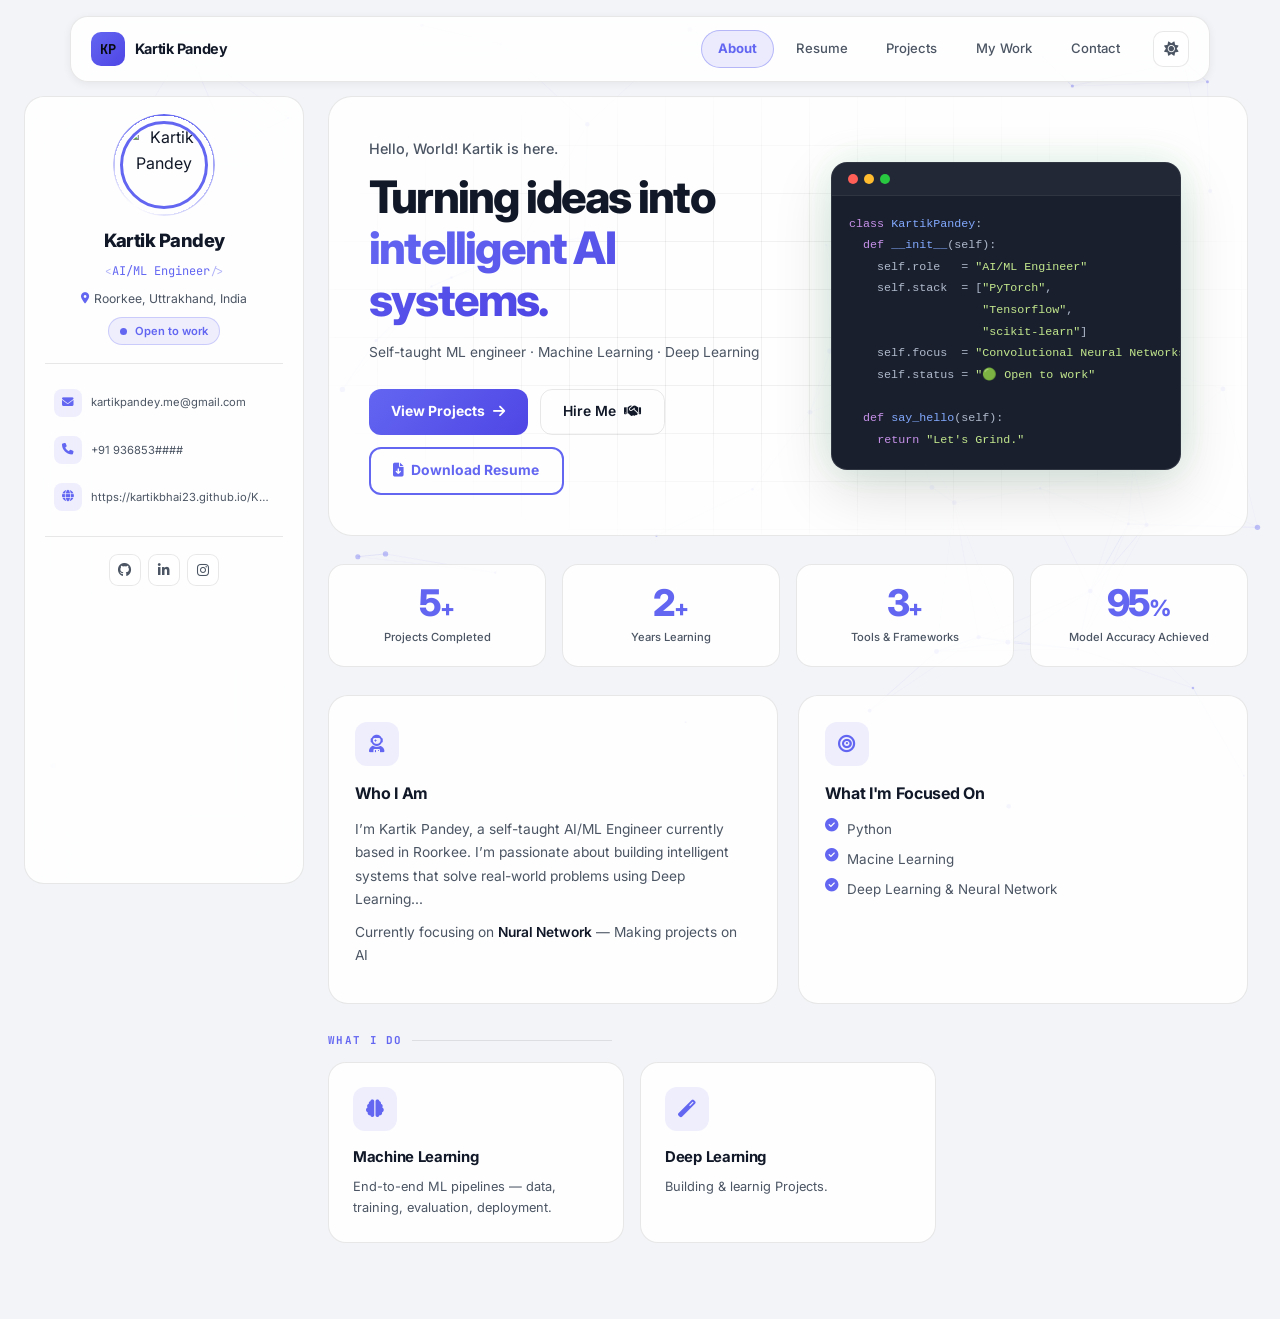
==== index.html @ bc9b96e1 "Add files via upload" ====
<!DOCTYPE html>
<html lang="en" data-theme="dark">
<head>
<meta charset="UTF-8">
  <meta name="viewport" content="width=device-width, initial-scale=1.0">

  <!-- ══ Primary SEO ══ -->
  <title>Kartik Pandey — AI Researcher & ML Engineer | Portfolio</title>
  <meta name="description"
    content="Kartik Pandey is an AI Researcher and ML Engineer from India specialising in deep learning, generative AI, agentic frameworks, reinforcement learning, and transformer models. B.Tech CSE (AI & ML) @ University, Roorkee. Open to research collaborations and work opportunities.">
  <meta name="keywords"
    content="Kartik Pandey, Kartik Pandey, Kartik Pandey, kartikbhai23, AI researcher, ML engineer, machine learning engineer, deep learning engineer, artificial intelligence researcher, agentic AI, generative AI, LLM, LangChain, LangGraph, PyTorch, TensorFlow, reinforcement learning, transformer, GPT, computer vision, India AI researcher, Roorkee AI, University AI, kartikbhai23, raj neelam gaurav portfolio, kartik pandey AI, raj neelam ML researcher">
  <meta name="author" content="Kartik Pandey">
  <meta name="robots" content="index, follow, max-snippet:-1, max-image-preview:large, max-video-preview:-1">
  <link rel="canonical" href="https://kartikbhai23.github.io/Kartik-Pandey/">
  <meta name="theme-color" content="#080c10">
  <meta name="google-site-verification" content="googlec9a2d2cc612e792c">

  <!-- ══ Open Graph (Facebook / LinkedIn rich preview) ══ -->
  <meta property="og:type" content="profile">
  <meta property="og:title" content="Kartik Pandey — AI Researcher & ML Engineer">
  <meta property="og:description"
    content="Portfolio of Kartik Pandey — AI Researcher, ML Engineer, and deep learning enthusiast building generative AI, agentic systems, and transformer models.">
  <meta property="og:url" content="https://kartikbhai23.github.io/Kartik-Pandey/">
  <meta property="og:site_name" content="Kartik Pandey | AI Researcher">
  <meta property="og:image" content="https://github.com/kartikbhai23.png">
  <meta property="og:image:width" content="400">
  <meta property="og:image:height" content="400">
  <meta property="og:locale" content="en_IN">
  <meta property="profile:first_name" content="Kartik">
  <meta property="profile:last_name" content="Pandey">
  <meta property="profile:username" content="kartikbhai23">

  <!-- ══ Twitter / X Card ══ -->
  <meta name="twitter:card" content="summary_large_image">
  <meta name="twitter:title" content="Kartik Pandey — AI Researcher & ML Engineer">
  <meta name="twitter:description"
    content="Portfolio of Kartik Pandey — AI Researcher, generative AI and agentic systems builder. Check out my projects and research.">
  <meta name="twitter:image" content="https://github.com/kartikbhai23.png">
  <meta name="twitter:site" content="@kartikbhai23">
  <meta name="twitter:creator" content="@kartikbhai23">

  <!-- ══ JSON-LD Structured Data — Person schema ══ -->
  <script type="application/ld+json">
  {
    "@context": "https://schema.org",
    "@type": "Person",
    "name": "Kartik Pandey",
    "alternateName": ["Kartik Pandey", "Kartik Pandey", "kartikbhai23", "kartikbhai23"],
    "url": "https://kartikbhai23.github.io/Kartik-Pandey/",
    "image": "https://github.com/kartikbhai23.png",
    "sameAs": [
      "https://github.com/kartikbhai23",
      "https://www.linkedin.com/in/kartikbhai23-80666920b/",
      "https://twitter.com/kartikbhai23",
      "INSTAGRAM"
    ],
    "jobTitle": "AI & ML Engineer",
    "description": "Kartik Pandey is an AI Engineer.",
    "telephone": "+919368535###",
    "address": {
      "@type": "PostalAddress",
      "addressLocality": "Roorkee",
      "addressRegion": "Uttarakhand",
      "addressCountry": "IN"
    },
    "alumniOf": {
      "@type": "CollegeOrUniversity",
      "name": "University, Roorkee"
    },
    "knowsAbout": [
      "Artificial Intelligence",
      "Machine Learning",
      "Deep Learning"
    ],
    "hasOccupation": {
      "@type": "Occupation",
      "name": "AI Student",
      "occupationLocation": {
        "@type": "Country",
        "name": "India"
      }
    }
  }
  </script>

  <!-- ══ WebSite schema for Sitelinks Search Box ══ -->
  <script type="application/ld+json">
  {
    "@context": "https://schema.org",
    "@type": "WebSite",
    "name": "Kartik Pandey | AI Enginner Portfolio",
    "url": "https://kartikbhai23.github.io/Kartik-Pandey/",
    "author": {
      "@type": "Person",
      "name": "Kartik Pandey"
    },
    "description": "Official portfolio of Kartik Pandey —  ML Engineer."
  }
  </script>

  <link rel="preconnect" href="https://fonts.googleapis.com">
  <link rel="preconnect" href="https://fonts.gstatic.com" crossorigin>
  <link
    href="https://fonts.googleapis.com/css2?family=Inter:wght@300;400;500;600;700;800&family=JetBrains+Mono:wght@400;600&display=swap"
    rel="stylesheet">
  <link rel="stylesheet" href="https://cdnjs.cloudflare.com/ajax/libs/font-awesome/6.5.1/css/all.min.css"
    crossorigin="anonymous" referrerpolicy="no-referrer">
  <link rel="icon" href="https://github.com/kartikbhai23.png" type="image/png">
  <link rel="stylesheet" href="./assets/style.css">

  <!-- Config must load before script.js -->
  
    
  <script src="./assets/config.js"></script>
</head>
<body>

  <!-- Custom cursor dots -->
  <div class="cursor-dot" id="cursorDot"></div>
  <div class="cursor-ring" id="cursorRing"></div>

  <!-- Canvas background -->
  <canvas id="bgCanvas" aria-hidden="true"></canvas>

<header class="topnav" id="topnav" role="banner">
    <div class="topnav-inner">
      <!-- Logo -->
      <a class="topnav-logo" href="#" onclick="switchSection('about');return false;">
        <img id="logoAvatar" src="https://github.com/kartikbhai23.png" alt="Kartik" class="logo-avatar"
          onerror="this.style.display='none'; this.nextElementSibling.style.display='flex';">
        <span class="logo-initials-fb" style="display:none">KP</span>
        <span class="logo-name">Kartik Pandey</span>
      </a>

      <!-- Desktop nav pills (hidden on mobile) -->
      <nav class="topnav-pills" id="topnavPills" role="navigation" aria-label="Page sections"></nav>

      <!-- Mobile-only three-pill nav — SIBLING of logo and controls, fills centre -->
      <div class="mobile-two-pills" id="mobileTwoPills" role="navigation" aria-label="Mobile navigation">
        <button class="m2-pill active" id="m2About" onclick="switchMobileView('about')">About</button>
        <button class="m2-pill" id="m2Projects" onclick="switchMobileView('projects')">Projects</button>
        <button class="m2-pill" id="m2Contact" onclick="switchMobileView('contact')">Contact</button>
      </div>

      <!-- Controls (theme toggle only) -->
      <div class="topnav-controls">
        <button class="icon-btn" id="themeToggle" aria-label="Toggle theme" title="Switch light / dark">
          <i class="fas fa-moon" id="themeIcon"></i>
        </button>
      </div>
    </div>
  </header>

<div class="page-layout">
<aside class="sidebar" id="sidebar">

      <div class="profile-wrap">
        <div class="avatar-glow">
          <a href="https://github.com/kartikbhai23" target="_blank" rel="noopener" class="avatar-link">
            <img id="avatarImg" src="https://github.com/kartikbhai23.png" alt="Kartik Pandey" class="avatar-img" width="96"
              height="96">
            <div class="avatar-ring"></div>
          </a>
        </div>
        <h1 class="profile-name" id="profileName">Kartik Pandey</h1>
        <div class="profile-role">
          <span class="role-prefix">&lt;</span><span id="typedRole"></span><span class="role-suffix">/&gt;</span>
        </div>
        <div class="profile-location" id="profileLocation">
          <i class="fas fa-map-marker-alt"></i> Roorkee, India
        </div>
        <div class="status-pill">
          <span class="status-dot"></span> Open to work
        </div>
      </div>

      <!-- Divider -->
      <div class="sidebar-divider"></div>

      <!-- Contact rows -->
      <nav class="contact-nav" id="contactNav" aria-label="Contact info"></nav>

      <!-- Divider -->
      <div class="sidebar-divider"></div>

      <!-- Socials -->
      <div class="socials-row" id="socialsRow"></div>

    </aside>
<main class="main-content" id="mainContent">
<section class="section active" id="about">

        <!-- Hero -->
        <div class="hero-banner" id="heroBanner">
          <div class="hero-grid-lines" aria-hidden="true"></div>
          <div class="hero-text">
            <p class="hero-greeting">Hello, World! Kartik is here.</p>
            <h2 class="hero-title">
              Turning ideas into <span class="gradient-text">intelligent AI systems.</span>
            </h2>
            <p class="hero-sub">Self-taught ML engineer · Machine Learning · Deep Learning</p>
            <div class="hero-cta">
              <button class="btn-primary" onclick="switchSection('projects')">View Projects <i
                  class="fas fa-arrow-right"></i></button>
              <button class="btn-outline" onclick="switchSection('contact')">Hire Me <i
                  class="fas fa-handshake"></i></button>
              <a class="btn-resume" href="./assets/Kartik_Pandey.pdf" download="" id="heroDownloadResume">
                <i class="fas fa-file-arrow-down"></i> Download Resume
              </a>
            </div>
          </div>
          <div class="hero-visual">
            <div class="hero-card-float tilt-target" id="heroCard">
              <div class="code-window">
                <div class="code-dots"><span></span><span></span><span></span></div>
                <pre class="code-body"><code><span class="ct">class</span> <span class="cn">KartikPandey</span>:
  <span class="ct">def</span> <span class="cn">__init__</span>(self):
    self.role   = <span class="cs">"AI/ML Engineer"</span>
    self.stack  = [<span class="cs">"PyTorch"</span>,
                   <span class="cs">"Tensorflow"</span>,
                   <span class="cs">"scikit-learn"</span>]
    self.focus  = <span class="cs">"Convolutional Neural Networks"</span>
    self.status = <span class="cs">"🟢 Open to work"</span>

  <span class="ct">def</span> <span class="cn">say_hello</span>(self):
    <span class="ct">return</span> <span class="cs">"Let's Grind."</span></code></pre>
              </div>
            </div>
          </div>
        </div><!-- /hero -->

        <!-- Stats -->
        <div class="stats-row" id="statsRow"></div>

        <!-- About text + focus -->
        <div class="two-col-grid">
          <div class="glass-card reveal">
            <div class="card-header-icon"><i class="fas fa-user-astronaut"></i></div>
            <h3>Who I Am</h3>
            <p>I’m Kartik Pandey, a self-taught AI/ML Engineer  currently based in Roorkee. I’m passionate about building intelligent systems that solve real-world problems using Deep Learning...</p>
            <p>Currently focusing  on <strong>Nural Network</strong> — Making projects on AI</p>
          </div>
          <div class="glass-card reveal">
            <div class="card-header-icon"><i class="fas fa-bullseye"></i></div>
            <h3>What I'm Focused On</h3>
            <ul class="check-list">
              <li><i class="fas fa-check-circle"></i> Python</li>
              <li><i class="fas fa-check-circle"></i> Macine Learning</li>
              <li><i class="fas fa-check-circle"></i> Deep Learning &amp; Neural Network</li>
              

            </ul>
          </div>
        </div>

        <!-- Services -->
        <div class="section-label">What I Do</div>
        <div class="services-grid" id="servicesGrid"></div>

      </section>
<section class="section" id="resume">
        <div class="section-label">Resume</div>

        <!-- Download Resume Banner -->
        <div class="resume-download-banner glass-card reveal">
          <div class="resume-download-info">
            <i class="fas fa-file-pdf resume-pdf-icon"></i>
            <div>
              <strong>Kartik Pandey — Resume</strong>
              <span>AI Researcher &amp; ML Engineer · PDF</span>
            </div>
          </div>
          <a class="btn-resume" href="./assets/Kartik_Pandey.pdf" download="Kartik_Pandey.pdf" id="resumeDownloadBtn">
            <i class="fas fa-file-arrow-down"></i> Download Resume
          </a>
        </div>

        <div class="resume-grid">
          <div class="glass-card reveal">
            <h3 class="resume-col-title"><i class="fas fa-graduation-cap"></i> Education</h3>
            <ol class="timeline" id="educationList"></ol>
          </div>
          <div class="glass-card reveal">
            <h3 class="resume-col-title"><i class="fas fa-briefcase"></i> Experience</h3>
            <ol class="timeline" id="experienceList"></ol>
          </div>
        </div>

        <div class="glass-card reveal" style="margin-top:1.5rem;">
          <h3 class="resume-col-title"><i class="fas fa-layer-group"></i> Skills</h3>
          <div class="skills-grid" id="skillsGrid"></div>
        </div>

        <div class="glass-card reveal" style="margin-top:1.5rem;">
          <h3 class="resume-col-title"><i class="fas fa-cubes"></i> Full Tech Stack</h3>
          <div class="tech-groups" id="techStackGroups"></div>
        </div>
      </section>
<section class="section" id="projects">
        <!-- Mobile toggle: Projects ↿ Repos (only visible on mobile) -->
        <div class="mobile-proj-tabs" id="mobileProjTabs">
          <button class="mpt-btn active" id="mptProjects" onclick="switchMobileProj('projects')">
            <i class="fas fa-folder-open"></i> Projects
          </button>
          <button class="mpt-btn" id="mptRepos" onclick="switchMobileProj('repos')">
            <i class="fab fa-github"></i> Repositories
          </button>
        </div>

        <!-- Projects sub-view -->
        <div id="projView">
          <div class="section-label">Projects</div>
          <div class="filter-bar" id="projectFilterBar" role="group" aria-label="Filter projects"></div>
          <div class="projects-grid" id="myProjectsGrid"></div>
        </div>

        <!-- Repos sub-view (mobile Projects toggle: Repos) -->
        <div id="reposMobileView" style="display:none">
          <div class="section-label">Repositories</div>
          <div class="repos-grid" id="reposGridMobile"></div>
        </div>
      </section>
<section class="section" id="mywork">
        <div class="section-label">My Work</div>
        <div class="repos-grid" id="reposGrid"></div>
      </section>
<section class="section" id="contact">
        <div class="section-label">Contact</div>
        <div class="contact-layout">
          <div class="glass-card reveal">
            <h3 class="resume-col-title"><i class="fas fa-paper-plane"></i> Send a Message</h3>
            <form class="contact-form" id="contactForm" novalidate>
              <div class="form-row">
                <div class="form-group">
                  <label for="cName">Full Name</label>
                  <input type="text" id="cName" name="name" placeholder="Your name" autocomplete="name" required>
                </div>
                <div class="form-group">
                  <label for="cEmail">Email</label>
                  <input type="email" id="cEmail" name="email" placeholder="you@email.com" autocomplete="email"
                    required>
                </div>
              </div>
              <div class="form-group">
                <label for="cMessage">Message</label>
                <textarea id="cMessage" name="message" rows="5" placeholder="Tell me what you're building…"
                  required></textarea>
              </div>
              <button type="submit" class="btn-primary" id="submitBtn">
                <i class="fas fa-paper-plane"></i> Send Message
              </button>
            </form>
          </div>
          <div class="contact-right">
            <div class="glass-card reveal" id="contactInfoCard"></div>
            <div class="map-wrap reveal">
              <iframe id="mapFrame" title="Location map" allowfullscreen loading="lazy"
                referrerpolicy="no-referrer-when-downgrade"></iframe>
            </div>
          </div>
        </div>
      </section>
</main>
</div>

<script src="./assets/script.js"></script>
</body>
</html>
---- assets/style.css ----
/* ══════════════════════════════════════════════════════
   PREMIUM PORTFOLIO — style.css  v3
   Dark / Light theme · Top floating nav · Tilt · Cursor
   ══════════════════════════════════════════════════════ */

/* ── Reset ── */
*,
*::before,
*::after {
  margin: 0;
  padding: 0;
  box-sizing: border-box;
}

img,
video {
  display: block;
  max-width: 100%;
}

button {
  font: inherit;
  cursor: pointer;
  border: none;
  background: none;
}

a {
  text-decoration: none;
  color: inherit;
}

ol,
ul {
  list-style: none;
}

textarea {
  font: inherit;
}

/* ════════════════════════════════════════════════
   DESIGN TOKENS
   ════════════════════════════════════════════════ */
:root,
[data-theme="dark"] {
  /* backgrounds */
  --bg: #070b0f;
  --bg-2: #0d1117;
  --bg-3: #141b23;
  /* glass */
  --glass: rgba(255, 255, 255, 0.045);
  --glass-h: rgba(255, 255, 255, 0.075);
  --glass-b: rgba(255, 255, 255, 0.09);
  /* accent: bright green */
  --accent: #00e87a;
  --accent-2: #00b85e;
  --accent-glow: rgba(0, 232, 122, 0.28);
  /* text */
  --text-1: #e8edf4;
  --text-2: #7d8fa3;
  --text-3: #3a4556;
  /* borders */
  --border: rgba(255, 255, 255, 0.08);
  --border-h: rgba(0, 232, 122, 0.35);
  /* shadows & glow */
  --shadow-sm: 0 2px 8px rgba(0, 0, 0, .3);
  --shadow-md: 0 8px 30px rgba(0, 0, 0, .45);
  --shadow-lg: 0 20px 60px rgba(0, 0, 0, .55);
  --glow: 0 0 36px rgba(0, 232, 122, 0.25);
  /* gradient */
  --grad: linear-gradient(135deg, #00e87a, #00b85e);
  --grad-h: linear-gradient(135deg, #00ffaa, #00e87a);
  --card-bg: rgba(13, 17, 23, 0.72);
  /* layout */
  --sidebar-w: 280px;
  --topnav-h: 64px;
  /* animation */
  --tr: .25s cubic-bezier(.4, 0, .2, 1);
  --tr-b: .4s cubic-bezier(.34, 1.56, .64, 1);
}

[data-theme="light"] {
  --bg: #f3f4f8;
  /* soft grey-blue instead of white */
  --bg-2: #ffffff;
  --bg-3: #e8ebf0;
  --glass: rgba(255, 255, 255, 0.72);
  --glass-h: rgba(255, 255, 255, 0.9);
  --glass-b: rgba(0, 0, 0, 0.06);
  /* accent: rich indigo/violet instead of green — looks great on light */
  --accent: #6366f1;
  --accent-2: #4f46e5;
  --accent-glow: rgba(99, 102, 241, 0.25);
  --text-1: #111827;
  --text-2: #4b5563;
  --text-3: #9ca3af;
  --border: rgba(0, 0, 0, 0.09);
  --border-h: rgba(99, 102, 241, 0.4);
  --shadow-sm: 0 2px 8px rgba(0, 0, 0, .06);
  --shadow-md: 0 8px 30px rgba(0, 0, 0, .1);
  --shadow-lg: 0 20px 60px rgba(0, 0, 0, .14);
  --glow: 0 0 36px rgba(99, 102, 241, 0.2);
  --grad: linear-gradient(135deg, #6366f1, #4f46e5);
  --grad-h: linear-gradient(135deg, #818cf8, #6366f1);
  --card-bg: rgba(255, 255, 255, 0.85);
}

/* ── Base ── */
html {
  scroll-behavior: smooth;
}

body {
  font-family: 'Inter', system-ui, -apple-system, sans-serif;
  background: var(--bg);
  color: var(--text-1);
  line-height: 1.65;
  overflow-x: hidden;
  -webkit-font-smoothing: antialiased;
  transition: background .4s ease, color .4s ease;
}

/* Custom cursor removed — using default browser cursor */
.cursor-dot,
.cursor-ring {
  display: none !important;
}

/* ════════════════════════════════════════════════
   CANVAS
   ════════════════════════════════════════════════ */
#bgCanvas {
  position: fixed;
  inset: 0;
  width: 100%;
  height: 100%;
  pointer-events: none;
  z-index: 0;
  opacity: .85;
}

/* ════════════════════════════════════════════════
   FLOATING TOP NAV
   ════════════════════════════════════════════════ */
.topnav {
  position: fixed;
  top: 16px;
  left: 50%;
  transform: translateX(-50%);
  width: calc(100% - 32px);
  max-width: 1140px;
  background: var(--card-bg);
  backdrop-filter: blur(24px);
  -webkit-backdrop-filter: blur(24px);
  border: 1px solid var(--border);
  border-radius: 18px;
  z-index: 500;
  transition: background .4s, border-color .3s, box-shadow .3s, top .3s;
  box-shadow: var(--shadow-sm);
}

.topnav.scrolled {
  box-shadow: var(--shadow-md);
  border-color: var(--border-h);
}

.topnav-inner {
  display: flex;
  align-items: center;
  gap: 1rem;
  padding: 0 1.25rem;
  height: var(--topnav-h);
}

.topnav-logo {
  display: flex;
  align-items: center;
  gap: 0.6rem;
  flex-shrink: 0;
  text-decoration: none;
}

.logo-avatar {
  width: 34px;
  height: 34px;
  border-radius: 50%;
  object-fit: cover;
  border: 2px solid var(--accent);
  transition: transform var(--tr-b), box-shadow var(--tr);
}

.topnav-logo:hover .logo-avatar {
  transform: scale(1.1);
  box-shadow: 0 0 0 3px var(--accent-glow);
}

.logo-name {
  font-weight: 700;
  font-size: .9rem;
  color: var(--text-1);
  letter-spacing: -.02em;
}

.topnav-pills {
  display: flex;
  align-items: center;
  gap: .3rem;
  margin-left: auto;
}

/* ── mobile: 3-zone topnav (avatar | pills | theme) ──
   mobile-two-pills is a direct child of topnav-inner so flex:1 centres it */
@media (max-width:768px) {
  .topnav-inner {
    padding: 0 .75rem;
    gap: .5rem;
  }

  .mobile-two-pills {
    flex: 1;
    justify-content: center;
    background: transparent;
    border: none;
    padding: 0;
    gap: .25rem;
  }
}

/* Logo initials fallback (shown if avatar image fails) */
.logo-initials-fb {
  width: 34px;
  height: 34px;
  border-radius: 10px;
  background: var(--grad);
  color: #070b0f;
  font-family: 'JetBrains Mono', monospace;
  font-weight: 700;
  font-size: .85rem;
  align-items: center;
  justify-content: center;
  flex-shrink: 0;
}

.topnav-pill {
  padding: .42rem 1rem;
  border-radius: 100px;
  font-size: .82rem;
  font-weight: 500;
  color: var(--text-2);
  background: transparent;
  border: 1px solid transparent;
  transition: background var(--tr), color var(--tr), border-color var(--tr), transform var(--tr-b);
}

.topnav-pill:hover {
  background: var(--glass-h);
  color: var(--text-1);
  transform: translateY(-1px);
}

.topnav-pill.active {
  background: rgba(var(--accent-rgb, 0, 232, 122), .12);
  color: var(--accent);
  border-color: var(--border-h);
  font-weight: 700;
}

[data-theme="light"] .topnav-pill.active {
  background: rgba(99, 102, 241, .12);
}

.topnav-controls {
  display: flex;
  gap: .5rem;
  align-items: center;
  flex-shrink: 0;
}

/* Mobile nav dropdown */
.mobile-nav {
  display: none;
  flex-direction: column;
  gap: .3rem;
  padding: .75rem 1.25rem 1rem;
  border-top: 1px solid var(--border);
}

.mobile-nav.open {
  display: flex;
}

.mobile-nav-btn {
  display: flex;
  align-items: center;
  gap: .7rem;
  padding: .6rem .85rem;
  border-radius: 12px;
  font-size: .88rem;
  font-weight: 500;
  color: var(--text-2);
  text-align: left;
  width: 100%;
  transition: background var(--tr), color var(--tr);
}

.mobile-nav-btn i {
  width: 16px;
  color: var(--text-3);
  transition: color var(--tr);
}

.mobile-nav-btn:hover,
.mobile-nav-btn.active {
  background: var(--glass-h);
  color: var(--text-1);
}

.mobile-nav-btn.active {
  color: var(--accent);
  font-weight: 700;
}

.mobile-nav-btn.active i {
  color: var(--accent);
}

.hamburger-btn {
  display: none;
}

/* Icon button (reused) */
.icon-btn {
  width: 36px;
  height: 36px;
  border-radius: 10px;
  background: var(--glass);
  border: 1px solid var(--border);
  color: var(--text-2);
  display: flex;
  align-items: center;
  justify-content: center;
  font-size: .9rem;
  transition: background var(--tr), color var(--tr), border-color var(--tr), transform var(--tr-b);
}

.icon-btn:hover {
  background: var(--glass-h);
  color: var(--accent);
  border-color: var(--border-h);
  transform: scale(1.1);
}

/* ════════════════════════════════════════════════
   PAGE LAYOUT
   ════════════════════════════════════════════════ */
.page-layout {
  display: grid;
  grid-template-columns: var(--sidebar-w) 1fr;
  min-height: 100vh;
  padding-top: calc(var(--topnav-h) + 32px);
  padding-left: 1.5rem;
  padding-right: 2rem;
  gap: 1.5rem;
  position: relative;
  z-index: 1;
}

/* ════════════════════════════════════════════════
   SIDEBAR (profile + contact only)
   ════════════════════════════════════════════════ */
.sidebar {
  position: sticky;
  top: calc(var(--topnav-h) + 32px);
  height: calc(100vh - var(--topnav-h) - 48px);
  background: var(--card-bg);
  backdrop-filter: blur(28px);
  -webkit-backdrop-filter: blur(28px);
  border: 1px solid var(--border);
  border-radius: 20px;
  padding: 1.5rem 1.25rem;
  display: flex;
  flex-direction: column;
  gap: 1.1rem;
  overflow-y: auto;
  overflow-x: hidden;
  scrollbar-width: none;
  transition: background .4s;
  align-self: start;
}

.sidebar::-webkit-scrollbar {
  display: none;
}

/* Profile */
.profile-wrap {
  text-align: center;
}

.avatar-glow {
  position: relative;
  display: inline-block;
  margin-bottom: 1rem;
}

.avatar-link {
  display: block;
  position: relative;
}

.avatar-img {
  width: 88px;
  height: 88px;
  border-radius: 50%;
  object-fit: cover;
  border: 3px solid var(--accent);
  transition: transform .4s var(--tr-b), box-shadow .3s;
  position: relative;
  z-index: 1;
}

.avatar-ring {
  position: absolute;
  inset: -7px;
  border-radius: 50%;
  background: conic-gradient(from 0deg, var(--accent), transparent 60%, var(--accent));
  mask: radial-gradient(farthest-side, transparent calc(100% - 1.5px), white calc(100% - 1.5px));
  -webkit-mask: radial-gradient(farthest-side, transparent calc(100% - 1.5px), white calc(100% - 1.5px));
  animation: spinRing 8s linear infinite;
  z-index: 0;
}

@keyframes spinRing {
  to {
    transform: rotate(360deg);
  }
}

.avatar-link:hover .avatar-img {
  transform: scale(1.08);
  box-shadow: 0 0 0 4px var(--accent-glow), var(--glow);
}

.profile-name {
  font-size: 1.15rem;
  font-weight: 800;
  letter-spacing: -.03em;
  margin-bottom: .4rem;
}

.profile-role {
  font-family: 'JetBrains Mono', monospace;
  font-size: .75rem;
  color: var(--accent);
  margin-bottom: .45rem;
}

.role-prefix,
.role-suffix {
  opacity: .5;
  font-size: .68rem;
}

.profile-location {
  font-size: .76rem;
  color: var(--text-2);
  display: flex;
  align-items: center;
  justify-content: center;
  gap: .35rem;
}

.profile-location i {
  color: var(--accent);
  font-size: .68rem;
}

.status-pill {
  display: inline-flex;
  align-items: center;
  gap: .45rem;
  margin-top: .5rem;
  font-size: .7rem;
  font-weight: 600;
  color: var(--accent);
  background: rgba(var(--accent-rgb, 0, 232, 122), .1);
  border: 1px solid rgba(var(--accent-rgb, 0, 232, 122), .2);
  border-radius: 100px;
  padding: .25rem .7rem;
}

[data-theme="light"] .status-pill {
  background: rgba(99, 102, 241, .1);
  border-color: rgba(99, 102, 241, .25);
}

.status-dot {
  width: 7px;
  height: 7px;
  background: var(--accent);
  border-radius: 50%;
  animation: pulse 2s ease-in-out infinite;
}

@keyframes pulse {

  0%,
  100% {
    opacity: 1;
    transform: scale(1)
  }

  50% {
    opacity: .6;
    transform: scale(.85)
  }
}

.sidebar-divider {
  height: 1px;
  background: var(--border);
}

/* Contact nav */
.contact-nav {
  display: flex;
  flex-direction: column;
  gap: .3rem;
}

.contact-row {
  display: flex;
  align-items: center;
  gap: .6rem;
  padding: .45rem .55rem;
  border-radius: 10px;
  transition: background var(--tr), transform var(--tr);
  overflow: hidden;
}

.contact-row:hover {
  background: var(--glass-h);
  transform: translateX(4px);
}

.no-link {
  cursor: default;
}

.no-link:hover {
  transform: none;
}

.contact-icon {
  width: 28px;
  height: 28px;
  background: rgba(var(--accent-rgb, 0, 232, 122), .1);
  border-radius: 8px;
  display: flex;
  align-items: center;
  justify-content: center;
  color: var(--accent);
  font-size: .72rem;
  flex-shrink: 0;
}

[data-theme="light"] .contact-icon {
  background: rgba(99, 102, 241, .1);
}

.contact-value {
  font-size: .7rem;
  color: var(--text-2);
  white-space: nowrap;
  overflow: hidden;
  text-overflow: ellipsis;
  transition: color var(--tr);
}

.contact-row:hover .contact-value {
  color: var(--text-1);
}

/* Socials */
.socials-row {
  display: flex;
  justify-content: center;
  gap: .45rem;
  flex-wrap: wrap;
}

.social-pill {
  width: 32px;
  height: 32px;
  border-radius: 9px;
  background: var(--glass);
  border: 1px solid var(--border);
  display: flex;
  align-items: center;
  justify-content: center;
  color: var(--text-2);
  font-size: .85rem;
  transition: background var(--tr), color var(--tr), transform var(--tr-b), box-shadow var(--tr);
}

.social-pill:hover {
  background: var(--accent);
  color: #070b0f;
  transform: translateY(-4px) scale(1.1);
  box-shadow: 0 8px 20px var(--accent-glow);
  border-color: transparent;
}

[data-theme="light"] .social-pill:hover {
  color: #fff;
}

/* ════════════════════════════════════════════════
   SECTIONS
   ════════════════════════════════════════════════ */
.main-content {
  min-height: 100vh;
  padding-bottom: 3rem;
}

.section {
  display: none;
}

.section.active {
  display: block;
  animation: secIn .4s cubic-bezier(.4, 0, .2, 1) both;
}

@keyframes secIn {
  from {
    opacity: 0;
    transform: translateY(18px)
  }

  to {
    opacity: 1;
    transform: translateY(0)
  }
}

.section-label {
  font-family: 'JetBrains Mono', monospace;
  font-size: .68rem;
  font-weight: 700;
  color: var(--accent);
  text-transform: uppercase;
  letter-spacing: .12em;
  margin-bottom: .75rem;
  display: flex;
  align-items: center;
  gap: .6rem;
}

.section-label::after {
  content: '';
  flex: 1;
  height: 1px;
  background: var(--border);
  max-width: 200px;
}

/* ════════════════════════════════════════════════
   HERO
   ════════════════════════════════════════════════ */
.hero-banner {
  position: relative;
  display: grid;
  grid-template-columns: 1fr 1fr;
  gap: 2rem;
  align-items: center;
  min-height: 380px;
  background: var(--card-bg);
  backdrop-filter: blur(20px);
  -webkit-backdrop-filter: blur(20px);
  border: 1px solid var(--border);
  border-radius: 24px;
  padding: 2.5rem;
  margin-bottom: 1.75rem;
  overflow: hidden;
}

.hero-grid-lines {
  position: absolute;
  inset: 0;
  background-image: linear-gradient(var(--border) 1px, transparent 1px), linear-gradient(90deg, var(--border) 1px, transparent 1px);
  background-size: 48px 48px;
  mask-image: radial-gradient(ellipse at 50% 50%, black 30%, transparent 80%);
  -webkit-mask-image: radial-gradient(ellipse at 50% 50%, black 30%, transparent 80%);
  pointer-events: none;
  opacity: .6;
}

.hero-text {
  position: relative;
  z-index: 1;
}

.hero-greeting {
  font-size: .9rem;
  color: var(--text-2);
  margin-bottom: .7rem;
  font-weight: 500;
}

.hero-title {
  font-size: clamp(1.75rem, 3.5vw, 2.9rem);
  font-weight: 800;
  letter-spacing: -.04em;
  line-height: 1.15;
  margin-bottom: .9rem;
}

.gradient-text {
  background: var(--grad);
  -webkit-background-clip: text;
  -webkit-text-fill-color: transparent;
  background-clip: text;
}

.hero-sub {
  font-size: .86rem;
  color: var(--text-2);
  margin-bottom: 1.6rem;
  line-height: 1.6;
}

.hero-cta {
  display: flex;
  gap: .75rem;
  flex-wrap: wrap;
}

.hero-visual {
  position: relative;
  z-index: 1;
  display: flex;
  align-items: center;
  justify-content: center;
}

.hero-card-float {
  width: 100%;
  max-width: 350px;
  transform-style: preserve-3d;
  perspective: 800px;
}

/* Code window */
.code-window {
  background: #0a0e14;
  border: 1px solid rgba(255, 255, 255, .1);
  border-radius: 16px;
  overflow: hidden;
  box-shadow: var(--shadow-lg), 0 0 40px rgba(0, 232, 122, .1);
}

[data-theme="light"] .code-window {
  background: #1a1f2e;
}

.code-dots {
  display: flex;
  gap: 6px;
  padding: .7rem 1rem;
  background: rgba(255, 255, 255, .04);
  border-bottom: 1px solid rgba(255, 255, 255, .06);
}

.code-dots span {
  width: 10px;
  height: 10px;
  border-radius: 50%;
}

.code-dots span:nth-child(1) {
  background: #ff5f57
}

.code-dots span:nth-child(2) {
  background: #febc2e
}

.code-dots span:nth-child(3) {
  background: #28c840
}

.code-body {
  padding: 1.1rem;
  font-family: 'JetBrains Mono', monospace;
  font-size: .73rem;
  line-height: 1.85;
  color: #b0bbcc;
  overflow-x: auto;
}

.code-body code {
  display: block;
}

.ct {
  color: #c792ea
}

.cn {
  color: #82aaff
}

.cs {
  color: #c3e88d
}

/* ════════════════════════════════════════════════
   STATS ROW
   ════════════════════════════════════════════════ */
.stats-row {
  display: grid;
  grid-template-columns: repeat(4, 1fr);
  gap: 1rem;
  margin-bottom: 1.75rem;
}

.stat-card {
  background: var(--card-bg);
  border: 1px solid var(--border);
  border-radius: 16px;
  padding: 1.25rem 1rem;
  text-align: center;
  transition: border-color var(--tr), transform var(--tr-b), box-shadow var(--tr);
  cursor: default;
}

.stat-card:hover {
  border-color: var(--border-h);
  transform: translateY(-6px) scale(1.02);
  box-shadow: var(--shadow-md), var(--glow);
}

/* Value + suffix side-by-side so "3+" appears on ONE line */
.stat-value-row {
  display: flex;
  align-items: baseline;
  justify-content: center;
  gap: .05em;
  line-height: 1;
  margin-bottom: .4rem;
}

.stat-num {
  font-size: 2.3rem;
  font-weight: 800;
  color: var(--accent);
  letter-spacing: -.05em;
}

.stat-plus {
  font-size: 1.4rem;
  font-weight: 800;
  color: var(--accent);
}

.stat-label {
  display: block;
  font-size: .7rem;
  color: var(--text-2);
  font-weight: 500;
}

/* ════════════════════════════════════════════════
   BUTTONS
   ════════════════════════════════════════════════ */
.btn-primary {
  display: inline-flex;
  align-items: center;
  gap: .5rem;
  background: var(--grad);
  color: #070b0f;
  padding: .68rem 1.4rem;
  border-radius: 12px;
  font-size: .87rem;
  font-weight: 700;
  transition: background var(--tr), transform var(--tr-b), box-shadow var(--tr);
}

[data-theme="light"] .btn-primary {
  color: #fff;
}

.btn-primary:hover {
  background: var(--grad-h);
  transform: translateY(-3px);
  box-shadow: 0 10px 28px var(--accent-glow);
}

.btn-outline {
  display: inline-flex;
  align-items: center;
  gap: .5rem;
  background: transparent;
  color: var(--text-1);
  padding: .66rem 1.4rem;
  border-radius: 12px;
  font-size: .87rem;
  font-weight: 600;
  border: 1px solid var(--border);
  transition: background var(--tr), border-color var(--tr), transform var(--tr-b);
}

.btn-outline:hover {
  background: var(--glass-h);
  border-color: var(--border-h);
  transform: translateY(-3px);
}

/* Download Resume button */
.btn-resume {
  display: inline-flex;
  align-items: center;
  gap: .5rem;
  background: transparent;
  color: var(--accent);
  padding: .66rem 1.4rem;
  border-radius: 12px;
  font-size: .87rem;
  font-weight: 700;
  border: 2px solid var(--accent);
  transition: background var(--tr), color var(--tr), transform var(--tr-b), box-shadow var(--tr);
  cursor: pointer;
  text-decoration: none;
}

.btn-resume i {
  transition: transform .3s cubic-bezier(.34, 1.56, .64, 1);
}

.btn-resume:hover {
  background: var(--accent);
  color: #070b0f;
  transform: translateY(-3px);
  box-shadow: 0 10px 28px var(--accent-glow);
}

.btn-resume:hover i {
  transform: translateY(3px);
}

[data-theme="light"] .btn-resume:hover {
  color: #fff;
}

/* Resume section download banner */
.resume-download-banner {
  display: flex;
  align-items: center;
  justify-content: space-between;
  gap: 1rem;
  margin-bottom: 1.5rem;
  flex-wrap: wrap;
}

.resume-download-info {
  display: flex;
  align-items: center;
  gap: 1rem;
}

.resume-pdf-icon {
  font-size: 2rem;
  color: #e74c3c;
  flex-shrink: 0;
}

.resume-download-info strong {
  display: block;
  font-size: .95rem;
  font-weight: 700;
  color: var(--text-1);
  margin-bottom: .15rem;
}

.resume-download-info span {
  font-size: .78rem;
  color: var(--text-2);
}

/* ════════════════════════════════════════════════
   GLASS CARDS
   ════════════════════════════════════════════════ */
.glass-card {
  background: var(--card-bg);
  backdrop-filter: blur(20px);
  -webkit-backdrop-filter: blur(20px);
  border: 1px solid var(--border);
  border-radius: 20px;
  padding: 1.6rem;
  transition: border-color var(--tr), transform var(--tr), box-shadow var(--tr);
}

.glass-card:hover {
  border-color: var(--border-h);
  transform: translateY(-4px);
  box-shadow: var(--shadow-md);
}

.card-header-icon {
  width: 44px;
  height: 44px;
  border-radius: 12px;
  background: rgba(var(--accent-rgb, 0, 232, 122), .1);
  color: var(--accent);
  display: flex;
  align-items: center;
  justify-content: center;
  font-size: 1.1rem;
  margin-bottom: .9rem;
}

[data-theme="light"] .card-header-icon {
  background: rgba(99, 102, 241, .1);
}

.glass-card h3 {
  font-size: 1rem;
  font-weight: 700;
  margin-bottom: .7rem;
  letter-spacing: -.02em;
}

.glass-card p {
  font-size: .86rem;
  color: var(--text-2);
  line-height: 1.7;
  margin-bottom: .6rem;
}

.glass-card strong {
  color: var(--text-1);
  font-weight: 600;
}

.two-col-grid {
  display: grid;
  grid-template-columns: repeat(2, 1fr);
  gap: 1.25rem;
  margin-bottom: 1.75rem;
}

.check-list {
  display: flex;
  flex-direction: column;
  gap: .5rem;
  margin-top: .5rem;
}

.check-list li {
  display: flex;
  align-items: flex-start;
  gap: .6rem;
  font-size: .84rem;
  color: var(--text-2);
}

.check-list i {
  color: var(--accent);
  margin-top: 1px;
  flex-shrink: 0;
}

/* ════════════════════════════════════════════════
   SERVICES / WHAT I DO
   Glow blob tracks mouse per card via JS
   ════════════════════════════════════════════════ */
.services-grid {
  display: grid;
  grid-template-columns: repeat(3, 1fr);
  gap: 1rem;
  margin-bottom: 1.75rem;
}

.service-card {
  position: relative;
  overflow: hidden;
  background: var(--card-bg);
  border: 1px solid var(--border);
  border-radius: 18px;
  padding: 1.5rem;
  transition: border-color var(--tr), box-shadow var(--tr);
}

.service-card:hover {
  border-color: var(--border-h);
  box-shadow: var(--shadow-md);
}

/* Glow blob — positioned entirely via JS-set CSS vars */
.service-glow {
  position: absolute;
  width: 720px;
  height: 720px;
  background: radial-gradient(circle, var(--accent-glow) 0%, transparent 70%);
  border-radius: 50%;
  pointer-events: none;
  opacity: 0;
  transition: opacity .25s;
  /* default position off-screen; JS sets --gx --gy */
  left: calc(var(--gx, 0px) - 360px);
  top: calc(var(--gy, 0px) - 360px);
  transform: none;
  /* no extra translation */
}

.service-card:hover .service-glow {
  opacity: 1;
}

.service-icon-wrap {
  width: 44px;
  height: 44px;
  background: rgba(var(--accent-rgb, 0, 232, 122), .1);
  border-radius: 12px;
  display: flex;
  align-items: center;
  justify-content: center;
  color: var(--accent);
  font-size: 1.1rem;
  margin-bottom: .9rem;
}

[data-theme="light"] .service-icon-wrap {
  background: rgba(99, 102, 241, .1);
}

.service-card h4 {
  font-size: .93rem;
  font-weight: 700;
  margin-bottom: .45rem;
  letter-spacing: -.02em;
}

.service-card p {
  font-size: .8rem;
  color: var(--text-2);
  line-height: 1.6;
}

/* ════════════════════════════════════════════════
   RESUME
   ════════════════════════════════════════════════ */
.resume-grid {
  display: grid;
  grid-template-columns: repeat(2, 1fr);
  gap: 1.25rem;
}

.resume-col-title {
  font-size: .93rem;
  font-weight: 700;
  margin-bottom: 1.2rem;
  display: flex;
  align-items: center;
  gap: .6rem;
  color: var(--text-1);
}

.resume-col-title i {
  color: var(--accent);
}

.timeline {
  position: relative;
  padding-left: 1rem;
  display: flex;
  flex-direction: column;
  gap: 1.2rem;
}

.timeline::before {
  content: '';
  position: absolute;
  left: 3px;
  top: 8px;
  bottom: 8px;
  width: 1.5px;
  background: linear-gradient(to bottom, var(--accent), transparent);
}

.tl-item {
  position: relative;
  display: grid;
  grid-template-columns: 16px 1fr;
  gap: .7rem;
}

.tl-dot {
  width: 9px;
  height: 9px;
  background: var(--accent);
  border-radius: 50%;
  box-shadow: 0 0 8px var(--accent-glow);
  margin-top: 4px;
  transform: translateX(-17px);
  flex-shrink: 0;
}

.tl-date {
  font-family: 'JetBrains Mono', monospace;
  font-size: .68rem;
  color: var(--accent);
  font-weight: 600;
  letter-spacing: .04em;
  display: block;
  margin-bottom: .2rem;
}

.tl-content strong {
  font-size: .88rem;
  display: block;
  margin-bottom: .2rem;
  color: var(--text-1);
}

.tl-content p {
  font-size: .78rem;
  color: var(--text-2);
  line-height: 1.55;
}

/* Skills */
.skills-grid {
  display: grid;
  grid-template-columns: repeat(3, 1fr);
  gap: 1.5rem 2rem;
}

.skill-group-label {
  font-size: .66rem;
  font-weight: 700;
  text-transform: uppercase;
  letter-spacing: .1em;
  color: var(--text-3);
  margin-bottom: .7rem;
  display: block;
}

.skill-row {
  margin-bottom: .75rem;
}

.skill-meta-row {
  display: flex;
  justify-content: space-between;
  font-size: .8rem;
  margin-bottom: .3rem;
  color: var(--text-1);
}

.skill-pct {
  color: var(--accent);
  font-weight: 600;
  font-size: .73rem;
}

.skill-track {
  height: 4px;
  background: rgba(255, 255, 255, .07);
  border-radius: 100px;
  overflow: hidden;
}

[data-theme="light"] .skill-track {
  background: rgba(0, 0, 0, .08);
}

.skill-fill {
  height: 100%;
  width: 0%;
  background: var(--grad);
  border-radius: 100px;
  transition: width 1.3s cubic-bezier(.4, 0, .2, 1);
}

/* Tech chips */
.tech-groups {
  display: flex;
  flex-direction: column;
  gap: .9rem;
}

.tech-group-label {
  font-size: .66rem;
  text-transform: uppercase;
  letter-spacing: .1em;
  font-weight: 700;
  color: var(--text-3);
  margin-bottom: .35rem;
  display: block;
}

.tech-chips {
  display: flex;
  flex-wrap: wrap;
  gap: .35rem;
}

.chip {
  background: rgba(var(--accent-rgb, 0, 232, 122), .08);
  border: 1px solid rgba(var(--accent-rgb, 0, 232, 122), .2);
  color: var(--accent);
  font-size: .71rem;
  font-weight: 600;
  padding: .22rem .65rem;
  border-radius: 100px;
  transition: background var(--tr), transform var(--tr-b);
}

[data-theme="light"] .chip {
  background: rgba(99, 102, 241, .08);
  border-color: rgba(99, 102, 241, .2);
}

.chip:hover {
  background: rgba(var(--accent-rgb, 0, 232, 122), .16);
  transform: scale(1.06);
}

[data-theme="light"] .chip:hover {
  background: rgba(99, 102, 241, .18);
}

/* ════════════════════════════════════════════════
   PROJECTS  — redesigned card layout
   ════════════════════════════════════════════════ */
.filter-bar {
  display: flex;
  flex-wrap: wrap;
  gap: .5rem;
  margin-bottom: 1.5rem;
}

.filter-btn {
  background: var(--glass);
  border: 1px solid var(--border);
  color: var(--text-2);
  padding: .36rem .9rem;
  border-radius: 100px;
  font-size: .78rem;
  font-weight: 500;
  transition: background var(--tr), border-color var(--tr), color var(--tr), transform var(--tr-b);
}

.filter-btn:hover {
  background: var(--glass-h);
  color: var(--text-1);
  transform: translateY(-1px);
}

.filter-btn.active {
  background: var(--grad);
  color: #fff;
  border-color: transparent;
  font-weight: 700;
}

[data-theme="light"] .filter-btn.active {
  color: #fff;
}

.projects-grid {
  display: grid;
  grid-template-columns: repeat(auto-fill, minmax(300px, 1fr));
  gap: 1.25rem;
}

/* NEW project card — horizontal content layout below image */
.proj-card {
  border-radius: 20px;
  overflow: hidden;
  background: var(--card-bg);
  border: 1px solid var(--border);
  display: flex;
  flex-direction: column;
  transition: border-color var(--tr), box-shadow var(--tr), transform var(--tr);
  cursor: pointer;
}

.proj-card:hover {
  border-color: var(--border-h);
  box-shadow: var(--shadow-md);
  transform: translateY(-6px);
}

/* Image / icon area */
.proj-thumb {
  position: relative;
  width: 100%;
  padding-top: 54%;
  background: var(--bg-3);
  overflow: hidden;
  flex-shrink: 0;
}

.proj-thumb img {
  position: absolute;
  inset: 0;
  width: 100%;
  height: 100%;
  object-fit: cover;
  object-position: top;
  transition: transform .55s ease;
}

.proj-card:hover .proj-thumb img {
  transform: scale(1.07);
}

.proj-thumb-icon {
  position: absolute;
  inset: 0;
  display: flex;
  align-items: center;
  justify-content: center;
  font-size: 3rem;
  color: var(--accent);
  opacity: .5;
  background: linear-gradient(135deg, var(--bg-2), var(--bg-3));
}

.proj-cat-badge {
  position: absolute;
  top: .75rem;
  left: .75rem;
  font-size: .62rem;
  font-weight: 700;
  text-transform: uppercase;
  letter-spacing: .08em;
  color: var(--accent);
  background: rgba(7, 11, 15, .72);
  border: 1px solid rgba(var(--accent-rgb, 0, 232, 122), .3);
  padding: .18rem .55rem;
  border-radius: 100px;
  backdrop-filter: blur(8px);
}

[data-theme="light"] .proj-cat-badge {
  color: var(--accent);
  background: rgba(255, 255, 255, .8);
  border-color: rgba(99, 102, 241, .3);
}

/* Content below image */
.proj-body {
  padding: 1.1rem 1.25rem;
  display: flex;
  flex-direction: column;
  flex: 1;
}

.proj-name {
  font-size: .95rem;
  font-weight: 700;
  color: var(--text-1);
  margin-bottom: .35rem;
  letter-spacing: -.01em;
}

.proj-desc {
  font-size: .78rem;
  color: var(--text-2);
  line-height: 1.55;
  flex: 1;
}

/* Action buttons row */
.proj-actions {
  display: flex;
  gap: .5rem;
  margin-top: .9rem;
  flex-wrap: wrap;
}

.proj-btn {
  display: inline-flex;
  align-items: center;
  gap: .4rem;
  font-size: .75rem;
  font-weight: 600;
  border-radius: 9px;
  padding: .38rem .85rem;
  border: 1px solid var(--border);
  color: var(--text-2);
  background: var(--glass);
  transition: background var(--tr), color var(--tr), border-color var(--tr), transform var(--tr-b);
}

.proj-btn:hover {
  background: var(--glass-h);
  color: var(--text-1);
  transform: translateY(-2px);
}

.proj-btn.github {
  border-color: rgba(var(--accent-rgb, 0, 232, 122), .25);
  color: var(--accent);
}

.proj-btn.demo {
  background: var(--grad);
  color: #070b0f;
  border-color: transparent;
  font-weight: 700;
}

[data-theme="light"] .proj-btn.demo {
  color: #fff;
}

.proj-btn.demo:hover {
  background: var(--grad-h);
  box-shadow: 0 6px 20px var(--accent-glow);
}

/* ════════════════════════════════════════════════
   GITHUB (My Work)
   ════════════════════════════════════════════════ */
.github-stats-row {
  display: flex;
  gap: 1rem;
  flex-wrap: wrap;
  margin-bottom: 1.5rem;
}

.gh-stat-img {
  border-radius: 14px;
  border: 1px solid var(--border);
  max-width: 100%;
  flex: 1;
  min-width: 200px;
  background: var(--bg-2);
}

.repos-grid {
  display: grid;
  grid-template-columns: repeat(auto-fill, minmax(310px, 1fr));
  gap: 1rem;
}

.repo-card {
  background: var(--card-bg);
  border: 1px solid var(--border);
  border-radius: 16px;
  padding: 1.1rem 1.25rem;
  display: flex;
  align-items: flex-start;
  gap: 1rem;
  transition: background var(--tr), border-color var(--tr), transform var(--tr);
}

.repo-card:hover {
  background: var(--glass-h);
  border-color: var(--border-h);
  transform: translateY(-4px);
  box-shadow: var(--shadow-sm);
}

.repo-icon {
  width: 44px;
  height: 44px;
  background: rgba(var(--accent-rgb, 0, 232, 122), .08);
  border-radius: 10px;
  display: flex;
  align-items: center;
  justify-content: center;
  color: var(--accent);
  font-size: 1.25rem;
  flex-shrink: 0;
}

[data-theme="light"] .repo-icon {
  background: rgba(99, 102, 241, .08);
}

.repo-body {
  flex: 1;
  min-width: 0;
}

.repo-lang {
  font-size: .63rem;
  font-weight: 700;
  text-transform: uppercase;
  letter-spacing: .08em;
  color: var(--text-3);
  margin-bottom: .15rem;
  font-family: 'JetBrains Mono', monospace;
}

.repo-name {
  display: block;
  font-size: .88rem;
  font-weight: 700;
  color: var(--accent);
  margin-bottom: .25rem;
  white-space: nowrap;
  overflow: hidden;
  text-overflow: ellipsis;
  transition: color var(--tr);
}

.repo-name:hover {
  color: var(--text-1);
}

.repo-desc {
  font-size: .76rem;
  color: var(--text-2);
  line-height: 1.5;
  margin-bottom: .4rem;
  display: -webkit-box;
  -webkit-line-clamp: 2;
  line-clamp: 2;
  -webkit-box-orient: vertical;
  overflow: hidden;
}

.repo-stats {
  display: flex;
  gap: .7rem;
  font-size: .7rem;
  color: var(--text-3);
}

.repo-stats span {
  display: flex;
  align-items: center;
  gap: .25rem;
}

/* ════════════════════════════════════════════════
   CONTACT
   ════════════════════════════════════════════════ */
.contact-layout {
  display: grid;
  grid-template-columns: 1fr 1fr;
  gap: 1.5rem;
  align-items: start;
}

.contact-right {
  display: flex;
  flex-direction: column;
  gap: 1rem;
}

.contact-info-card {
  padding: 1.1rem;
}

.contact-info-row {
  display: flex;
  align-items: center;
  gap: .8rem;
  padding: .55rem .5rem;
  border-radius: 10px;
  transition: background var(--tr), transform var(--tr);
  color: var(--text-2);
}

.contact-info-row:hover {
  background: var(--glass-h);
  transform: translateX(4px);
}

.ci-icon {
  width: 34px;
  height: 34px;
  background: rgba(var(--accent-rgb, 0, 232, 122), .1);
  border-radius: 9px;
  display: flex;
  align-items: center;
  justify-content: center;
  color: var(--accent);
  font-size: .82rem;
  flex-shrink: 0;
}

[data-theme="light"] .ci-icon {
  background: rgba(99, 102, 241, .1);
}

.ci-label {
  display: block;
  font-size: .62rem;
  font-weight: 700;
  text-transform: uppercase;
  letter-spacing: .08em;
  color: var(--text-3);
}

.ci-value {
  font-size: .78rem;
  color: var(--text-2);
  transition: color var(--tr);
  font-weight: 500;
}

.contact-info-row:hover .ci-value {
  color: var(--text-1);
}

.contact-form {
  display: flex;
  flex-direction: column;
  gap: 1rem;
}

.form-row {
  display: grid;
  grid-template-columns: 1fr 1fr;
  gap: 1rem;
}

.form-group {
  display: flex;
  flex-direction: column;
  gap: .35rem;
}

.form-group label {
  font-size: .76rem;
  font-weight: 600;
  color: var(--text-2);
}

.form-group input,
.form-group textarea {
  background: rgba(255, 255, 255, .04);
  border: 1px solid var(--border);
  border-radius: 10px;
  padding: .68rem .9rem;
  color: var(--text-1);
  font-family: inherit;
  font-size: .87rem;
  transition: border-color var(--tr), background var(--tr), box-shadow var(--tr);
  outline: none;
}

[data-theme="light"] .form-group input,
[data-theme="light"] .form-group textarea {
  background: rgba(0, 0, 0, .03);
}

.form-group input:focus,
.form-group textarea:focus {
  border-color: var(--accent);
  background: rgba(var(--accent-rgb, 0, 232, 122), .03);
  box-shadow: 0 0 0 3px rgba(var(--accent-rgb, 0, 232, 122), .12);
}

[data-theme="light"] .form-group input:focus,
[data-theme="light"] .form-group textarea:focus {
  background: rgba(99, 102, 241, .03);
  box-shadow: 0 0 0 3px rgba(99, 102, 241, .12);
}

.form-group textarea {
  resize: vertical;
  min-height: 120px;
}

.form-group input::placeholder,
.form-group textarea::placeholder {
  color: var(--text-3);
}

.map-wrap {
  height: 200px;
  border-radius: 16px;
  overflow: hidden;
  border: 1px solid var(--border);
}

.map-wrap iframe {
  width: 100%;
  height: 100%;
  border: none;
  filter: grayscale(1) contrast(1.1) brightness(.4);
}

[data-theme="light"] .map-wrap iframe {
  filter: grayscale(.4) brightness(.85);
}

/* ════════════════════════════════════════════════
   SCROLL REVEAL
   ════════════════════════════════════════════════ */
.reveal {
  opacity: 0;
  transform: translateY(22px);
  transition: opacity .6s ease, transform .6s ease;
}

.reveal.visible {
  opacity: 1;
  transform: translateY(0);
}

/* ════════════════════════════════════════════════
   SCROLLBAR
   ════════════════════════════════════════════════ */
::-webkit-scrollbar {
  width: 5px;
  height: 5px;
}

::-webkit-scrollbar-track {
  background: var(--bg-2);
}

::-webkit-scrollbar-thumb {
  background: rgba(var(--accent-rgb, 0, 232, 122), .28);
  border-radius: 3px;
}

::-webkit-scrollbar-thumb:hover {
  background: var(--accent);
}

/* ════════════════════════════════════════════════
   RESPONSIVE
   ════════════════════════════════════════════════ */
@media (max-width:1200px) {
  .contact-layout {
    grid-template-columns: 1fr;
  }

  .contact-right {
    display: grid;
    grid-template-columns: 1fr 1fr;
  }

  .skills-grid {
    grid-template-columns: repeat(2, 1fr);
  }
}

@media (max-width:1024px) {
  :root {
    --sidebar-w: 250px;
  }

  .services-grid {
    grid-template-columns: repeat(2, 1fr);
  }

  .stats-row {
    grid-template-columns: repeat(2, 1fr);
  }
}

@media (max-width:860px) {
  .hero-banner {
    grid-template-columns: 1fr;
    min-height: auto;
  }

  .hero-visual {
    display: none;
  }
}

@media (max-width:768px) {
  :root {
    --sidebar-w: 270px;
  }

  /* No sidebar on mobile — it was hidden anyway */
  .page-layout {
    grid-template-columns: 1fr;
    padding-left: 1rem;
    padding-right: 1rem;
  }

  .sidebar {
    display: none;
  }

  /* Top nav hamburger — hidden on mobile (replaced by two-pill nav) */
  .hamburger-btn {
    display: none;
  }

  /* Desktop pills hidden on mobile */
  .topnav-pills {
    display: none;
  }

  /* Logo name hidden on mobile; show only avatar */
  .logo-name {
    display: none;
  }

  /* Two-pill mobile nav — visible only on mobile */
  .mobile-two-pills {
    display: flex;
  }

  .topnav {
    top: 10px;
    width: calc(100% - 20px);
    border-radius: 14px;
  }

  .two-col-grid {
    grid-template-columns: 1fr;
  }

  .resume-grid {
    grid-template-columns: 1fr;
  }

  .skills-grid {
    grid-template-columns: 1fr;
  }

  .services-grid {
    grid-template-columns: 1fr;
  }

  .stats-row {
    grid-template-columns: repeat(2, 1fr);
  }

  .form-row {
    grid-template-columns: 1fr;
  }

  .github-stats-row {
    flex-direction: column;
  }

  .repos-grid {
    grid-template-columns: 1fr;
  }

  .contact-layout {
    grid-template-columns: 1fr;
  }

  .contact-right {
    grid-template-columns: 1fr;
  }

  .cursor-dot,
  .cursor-ring {
    display: none;
  }

  /* ── Mobile combined "About" view ─────────────────────
     about = about+resume stacked
     projects = #projects only
     contact = #contact only
     ──────────────────────────────────────────────────── */
  .main-content[data-mobile="about"] #about,
  .main-content[data-mobile="about"] #resume {
    display: block !important;
  }

  .main-content[data-mobile="about"] #projects,
  .main-content[data-mobile="about"] #mywork,
  .main-content[data-mobile="about"] #contact {
    display: none !important;
  }

  .main-content[data-mobile="projects"] #projects {
    display: block !important;
  }

  .main-content[data-mobile="projects"] #about,
  .main-content[data-mobile="projects"] #resume,
  .main-content[data-mobile="projects"] #mywork,
  .main-content[data-mobile="projects"] #contact {
    display: none !important;
  }

  .main-content[data-mobile="contact"] #contact {
    display: block !important;
  }

  .main-content[data-mobile="contact"] #about,
  .main-content[data-mobile="contact"] #resume,
  .main-content[data-mobile="contact"] #projects,
  .main-content[data-mobile="contact"] #mywork {
    display: none !important;
  }

  /* ── Mobile project sub-tabs toggle ─── */
  .mobile-proj-tabs {
    display: flex;
  }
}

@media (max-width:480px) {
  .projects-grid {
    grid-template-columns: 1fr;
  }

  .stats-row {
    grid-template-columns: repeat(2, 1fr);
  }

  .hero-title {
    font-size: clamp(1.4rem, 6vw, 1.9rem);
  }
}

/* ════════════════════════════════════════════════
   MOBILE TWO-PILL NAV (shown only on ≤768px)
   ════════════════════════════════════════════════ */
.mobile-two-pills {
  display: none;
  /* hidden on desktop */
  align-items: center;
  gap: 4px;
  background: var(--glass);
  border: 1px solid var(--border);
  border-radius: 12px;
  padding: 3px;
}

/* Shown on mobile — this rule MUST come after the display:none above */
@media (max-width:768px) {
  .mobile-two-pills {
    display: flex !important;
    flex: 1;
    justify-content: center;
    background: var(--glass);
    border: 1px solid var(--border);
    border-radius: 12px;
    padding: 3px;
    gap: 4px;
  }
}

.m2-pill {
  background: transparent;
  border: none;
  color: var(--text-2);
  font-size: .76rem;
  font-weight: 600;
  padding: .3rem .65rem;
  border-radius: 9px;
  transition: background var(--tr), color var(--tr), transform var(--tr-b);
  white-space: nowrap;
}

.m2-pill:hover {
  color: var(--text-1);
  background: var(--glass-h);
}

.m2-pill.active {
  background: var(--grad);
  color: #fff;
  transform: none;
}

[data-theme="dark"] .m2-pill.active {
  color: #070b0f;
}

/* ════════════════════════════════════════════════
   MOBILE PROJECTS / REPOS TOGGLE
   (inside #projects section, hidden on desktop)
   ════════════════════════════════════════════════ */
.mobile-proj-tabs {
  display: none;
  /* hidden on desktop; shown in @media above */
  gap: 0;
  background: var(--glass);
  border: 1px solid var(--border);
  border-radius: 14px;
  padding: 4px;
  margin-bottom: 1.25rem;
  width: 100%;
}

.mpt-btn {
  flex: 1;
  display: flex;
  align-items: center;
  justify-content: center;
  gap: .45rem;
  background: transparent;
  color: var(--text-2);
  border: none;
  font-size: .83rem;
  font-weight: 600;
  padding: .55rem 1rem;
  border-radius: 10px;
  transition: background var(--tr), color var(--tr);
}

.mpt-btn:hover {
  color: var(--text-1);
  background: var(--glass-h);
}

.mpt-btn.active {
  background: var(--card-bg);
  color: var(--accent);
  box-shadow: var(--shadow-sm);
  border: 1px solid var(--border-h);
}
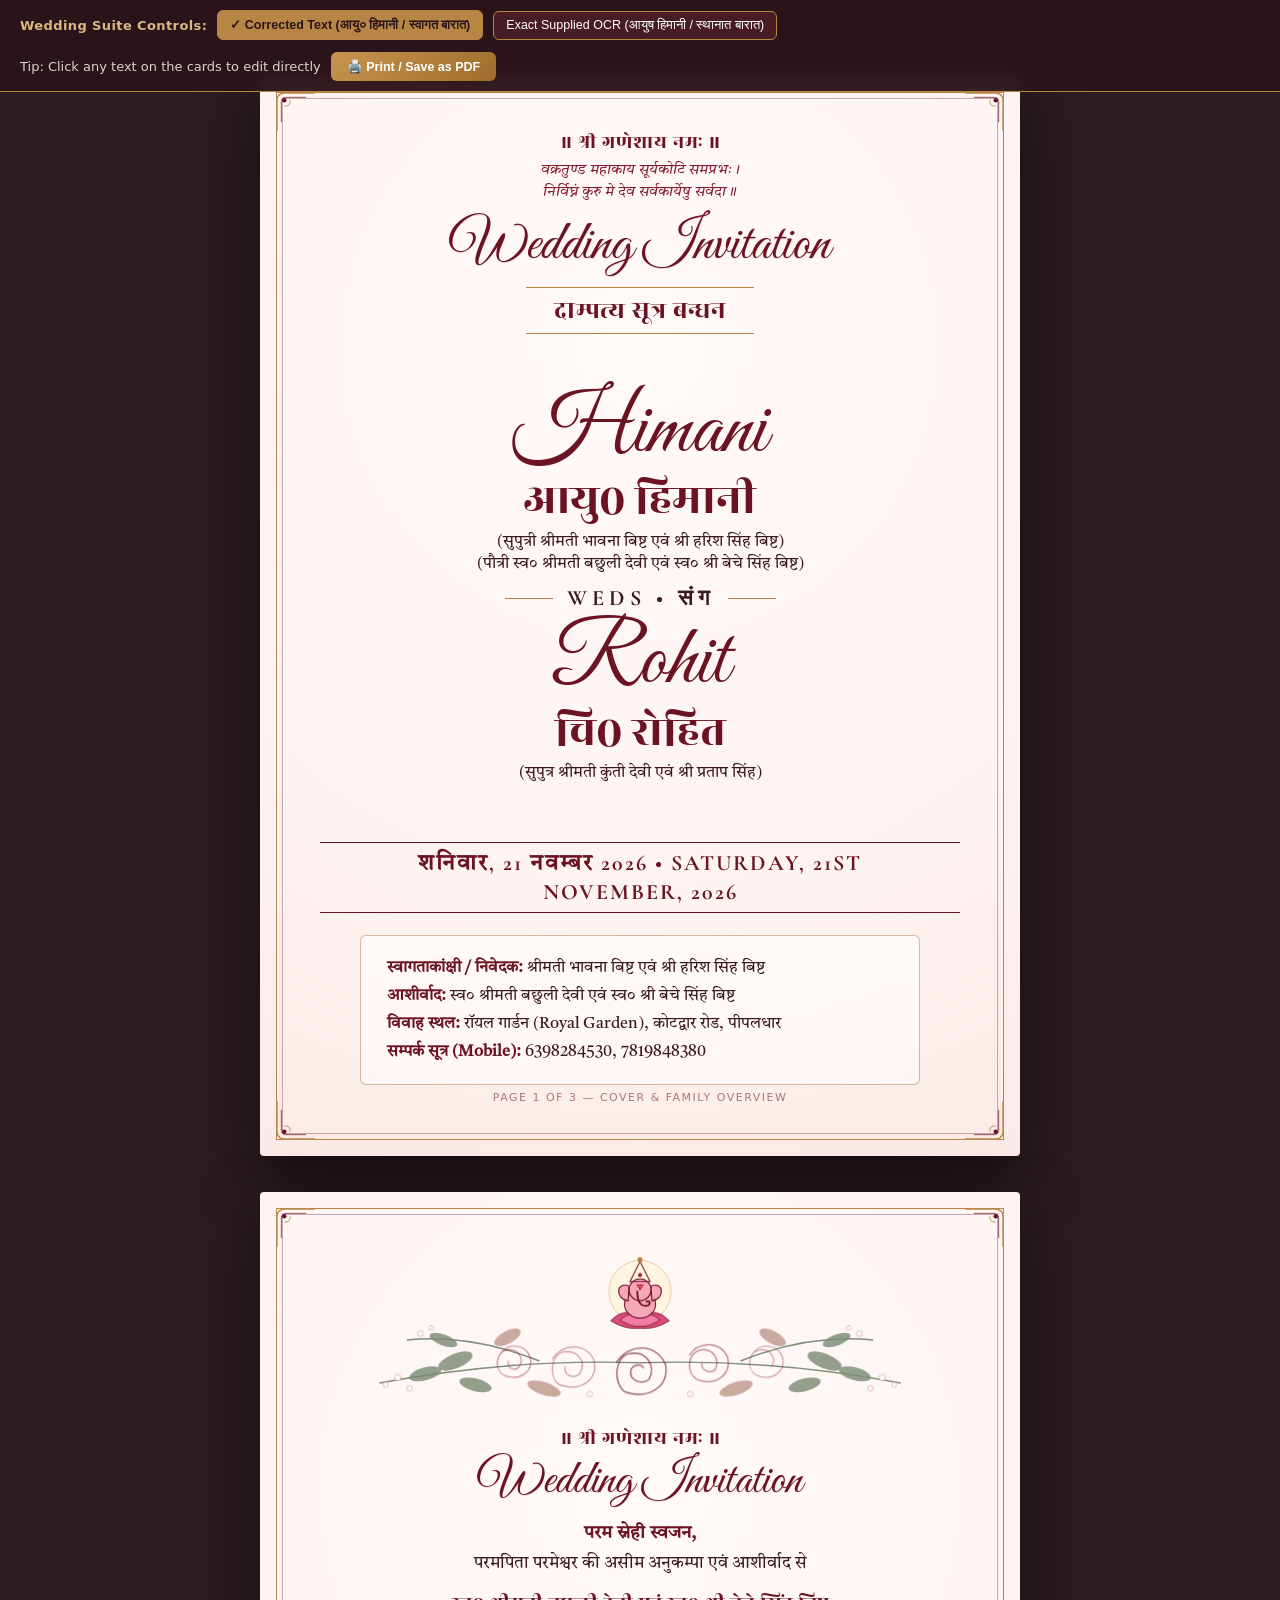
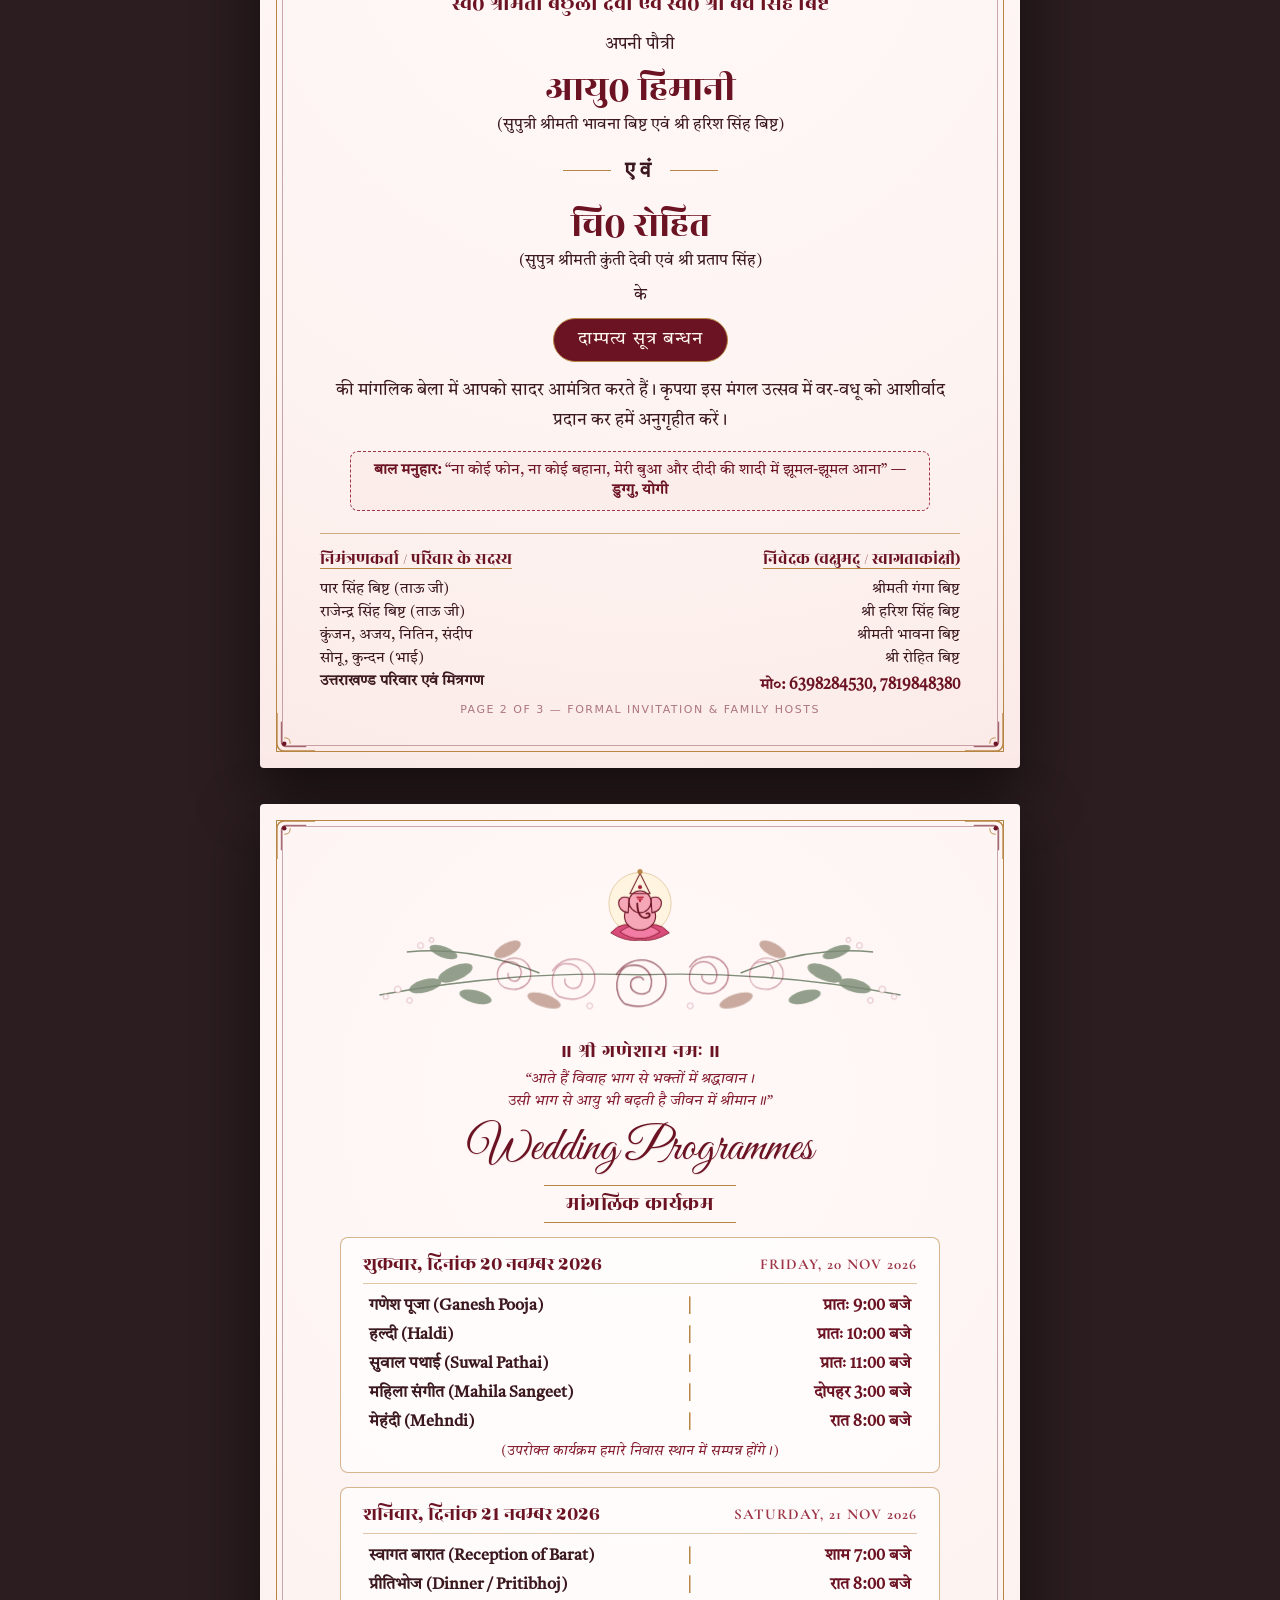
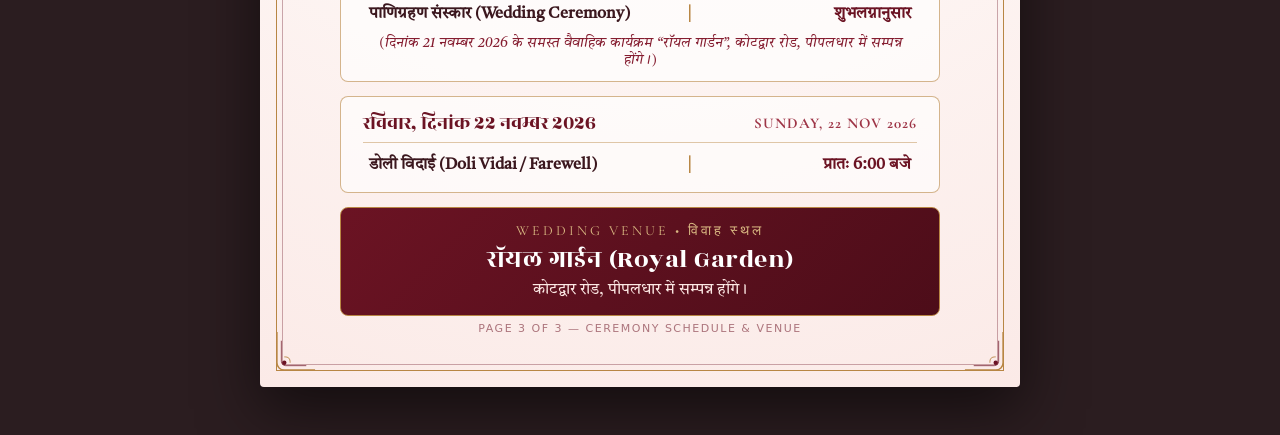
==== commit 9adfbbe0: "Update index.html" ====
--- a/index.html
+++ b/index.html
@@ -1,369 +1,933 @@
 <!DOCTYPE html>
-<html lang="en" data-theme="dark">
+<html lang="hi">
 <head>
-<meta charset="UTF-8">
-  <meta name="viewport" content="width=device-width, initial-scale=1.0">
-
-  <!-- ══ Primary SEO ══ -->
-  <title>Kartik Pandey — AI Researcher & ML Engineer | Portfolio</title>
-  <meta name="description"
-    content="Kartik Pandey is an AI Researcher and ML Engineer from India specialising in deep learning, generative AI, agentic frameworks, reinforcement learning, and transformer models. B.Tech CSE (AI & ML) @ University, Roorkee. Open to research collaborations and work opportunities.">
-  <meta name="keywords"
-    content="Kartik Pandey, Kartik Pandey, Kartik Pandey, kartikbhai23, AI researcher, ML engineer, machine learning engineer, deep learning engineer, artificial intelligence researcher, agentic AI, generative AI, LLM, LangChain, LangGraph, PyTorch, TensorFlow, reinforcement learning, transformer, GPT, computer vision, India AI researcher, Roorkee AI, University AI, kartikbhai23, raj neelam gaurav portfolio, kartik pandey AI, raj neelam ML researcher">
-  <meta name="author" content="Kartik Pandey">
-  <meta name="robots" content="index, follow, max-snippet:-1, max-image-preview:large, max-video-preview:-1">
-  <link rel="canonical" href="https://kartikbhai23.github.io/Kartik-Pandey/">
-  <meta name="theme-color" content="#080c10">
-  <meta name="google-site-verification" content="googlec9a2d2cc612e792c">
-
-  <!-- ══ Open Graph (Facebook / LinkedIn rich preview) ══ -->
-  <meta property="og:type" content="profile">
-  <meta property="og:title" content="Kartik Pandey — AI Researcher & ML Engineer">
-  <meta property="og:description"
-    content="Portfolio of Kartik Pandey — AI Researcher, ML Engineer, and deep learning enthusiast building generative AI, agentic systems, and transformer models.">
-  <meta property="og:url" content="https://kartikbhai23.github.io/Kartik-Pandey/">
-  <meta property="og:site_name" content="Kartik Pandey | AI Researcher">
-  <meta property="og:image" content="https://github.com/kartikbhai23.png">
-  <meta property="og:image:width" content="400">
-  <meta property="og:image:height" content="400">
-  <meta property="og:locale" content="en_IN">
-  <meta property="profile:first_name" content="Kartik">
-  <meta property="profile:last_name" content="Pandey">
-  <meta property="profile:username" content="kartikbhai23">
-
-  <!-- ══ Twitter / X Card ══ -->
-  <meta name="twitter:card" content="summary_large_image">
-  <meta name="twitter:title" content="Kartik Pandey — AI Researcher & ML Engineer">
-  <meta name="twitter:description"
-    content="Portfolio of Kartik Pandey — AI Researcher, generative AI and agentic systems builder. Check out my projects and research.">
-  <meta name="twitter:image" content="https://github.com/kartikbhai23.png">
-  <meta name="twitter:site" content="@kartikbhai23">
-  <meta name="twitter:creator" content="@kartikbhai23">
-
-  <!-- ══ JSON-LD Structured Data — Person schema ══ -->
-  <script type="application/ld+json">
-  {
-    "@context": "https://schema.org",
-    "@type": "Person",
-    "name": "Kartik Pandey",
-    "alternateName": ["Kartik Pandey", "Kartik Pandey", "kartikbhai23", "kartikbhai23"],
-    "url": "https://kartikbhai23.github.io/Kartik-Pandey/",
-    "image": "https://github.com/kartikbhai23.png",
-    "sameAs": [
-      "https://github.com/kartikbhai23",
-      "https://www.linkedin.com/in/kartikbhai23-80666920b/",
-      "https://twitter.com/kartikbhai23",
-      "INSTAGRAM"
-    ],
-    "jobTitle": "AI & ML Engineer",
-    "description": "Kartik Pandey is an AI Engineer.",
-    "telephone": "+919368535###",
-    "address": {
-      "@type": "PostalAddress",
-      "addressLocality": "Roorkee",
-      "addressRegion": "Uttarakhand",
-      "addressCountry": "IN"
-    },
-    "alumniOf": {
-      "@type": "CollegeOrUniversity",
-      "name": "University, Roorkee"
-    },
-    "knowsAbout": [
-      "Artificial Intelligence",
-      "Machine Learning",
-      "Deep Learning"
-    ],
-    "hasOccupation": {
-      "@type": "Occupation",
-      "name": "AI Student",
-      "occupationLocation": {
-        "@type": "Country",
-        "name": "India"
-      }
-    }
-  }
-  </script>
-
-  <!-- ══ WebSite schema for Sitelinks Search Box ══ -->
-  <script type="application/ld+json">
-  {
-    "@context": "https://schema.org",
-    "@type": "WebSite",
-    "name": "Kartik Pandey | AI Enginner Portfolio",
-    "url": "https://kartikbhai23.github.io/Kartik-Pandey/",
-    "author": {
-      "@type": "Person",
-      "name": "Kartik Pandey"
-    },
-    "description": "Official portfolio of Kartik Pandey —  ML Engineer."
-  }
-  </script>
-
+  <meta charset="UTF-8" />
+  <meta name="viewport" content="width=device-width, initial-scale=1.0" />
+  <title>Himani Weds Rohit — Wedding Invitation Suite</title>
+  <!-- Google Fonts: Calligraphic Script, Devanagari Display & Classical Serif -->
   <link rel="preconnect" href="https://fonts.googleapis.com">
   <link rel="preconnect" href="https://fonts.gstatic.com" crossorigin>
-  <link
-    href="https://fonts.googleapis.com/css2?family=Inter:wght@300;400;500;600;700;800&family=JetBrains+Mono:wght@400;600&display=swap"
-    rel="stylesheet">
-  <link rel="stylesheet" href="https://cdnjs.cloudflare.com/ajax/libs/font-awesome/6.5.1/css/all.min.css"
-    crossorigin="anonymous" referrerpolicy="no-referrer">
-  <link rel="icon" href="https://github.com/kartikbhai23.png" type="image/png">
-  <link rel="stylesheet" href="./assets/style.css">
-
-  <!-- Config must load before script.js -->
-  
-    
-  <script src="./assets/config.js"></script>
+  <link href="https://fonts.googleapis.com/css2?family=Cormorant+Garamond:ital,wght@0,500;0,600;0,700;1,600&family=Great+Vibes&family=Rozha+One&family=Tiro+Devanagari+Hindi:ital@0;1&display=swap" rel="stylesheet">
+  <style>
+    :root {
+      --bg-blush: #fbeae7;
+      --bg-card: #fdf4f2;
+      --maroon-deep: #6b1323;
+      --maroon-mid: #851d30;
+      --maroon-soft: #9e3547;
+      --espresso: #3b171e;
+      --gold: #b88644;
+      --gold-light: #d9b882;
+      --rose-pink: #d98292;
+      --rose-light: #f3c6ce;
+      --sage: #6d7f69;
+    }
+
+    * {
+      box-sizing: border-box;
+      margin: 0;
+      padding: 0;
+    }
+
+    body {
+      background: #2b1d20;
+      font-family: 'Tiro Devanagari Hindi', 'Cormorant Garamond', Georgia, serif;
+      color: var(--espresso);
+      padding: 76px 16px 48px;
+      display: flex;
+      flex-direction: column;
+      align-items: center;
+      gap: 36px;
+    }
+
+    /* Interactive Designer Toolbar (Hidden when printing/exporting PDF) */
+    .designer-toolbar {
+      position: fixed;
+      top: 0;
+      left: 0;
+      right: 0;
+      z-index: 1000;
+      background: rgba(43, 20, 26, 0.96);
+      backdrop-filter: blur(8px);
+      border-bottom: 1px solid var(--gold);
+      color: #fdf4f2;
+      padding: 10px 20px;
+      display: flex;
+      flex-wrap: wrap;
+      align-items: center;
+      justify-content: space-between;
+      gap: 12px;
+      font-family: system-ui, -apple-system, sans-serif;
+      font-size: 13px;
+    }
+
+    .toolbar-group {
+      display: flex;
+      align-items: center;
+      gap: 10px;
+      flex-wrap: wrap;
+    }
+
+    .toolbar-title {
+      font-weight: 600;
+      color: var(--gold-light);
+      letter-spacing: 0.4px;
+    }
+
+    .btn-toggle, .btn-print {
+      background: #471c26;
+      color: #fff;
+      border: 1px solid var(--gold);
+      padding: 6px 12px;
+      border-radius: 6px;
+      cursor: pointer;
+      font-size: 12.5px;
+      transition: all 0.2s ease;
+    }
+
+    .btn-toggle.active {
+      background: var(--gold);
+      color: #2b141a;
+      font-weight: 600;
+    }
+
+    .btn-print {
+      background: linear-gradient(135deg, #c7954f, #9e6d2b);
+      color: #fff;
+      font-weight: 600;
+      border: none;
+      padding: 7px 16px;
+    }
+
+    .btn-print:hover {
+      filter: brightness(1.08);
+    }
+
+    /* Wedding Card Page Container (5:7 Aspect Ratio / A4-friendly Portrait) */
+    .invitation-page {
+      width: 760px;
+      min-height: 1080px;
+      background:
+        radial-gradient(circle at 50% 25%, #fff9f8 0%, var(--bg-card) 58%, var(--bg-blush) 100%);
+      position: relative;
+      padding: 34px;
+      box-shadow: 0 22px 60px rgba(0, 0, 0, 0.55);
+      border-radius: 4px;
+      overflow: hidden;
+      display: flex;
+      flex-direction: column;
+      justify-content: space-between;
+    }
+
+    /* Subtle Damask / Paper Texture Overlay */
+    .invitation-page::before {
+      content: "";
+      position: absolute;
+      inset: 16px;
+      border: 1.5px solid var(--gold);
+      pointer-events: none;
+      z-index: 2;
+    }
+
+    .invitation-page::after {
+      content: "";
+      position: absolute;
+      inset: 22px;
+      border: 0.75px solid rgba(107, 19, 35, 0.35);
+      pointer-events: none;
+      z-index: 2;
+    }
+
+    .page-inner {
+      position: relative;
+      z-index: 3;
+      padding: 18px 26px;
+      flex: 1;
+      display: flex;
+      flex-direction: column;
+      justify-content: space-between;
+      text-align: center;
+    }
+
+    /* Corner Ornaments */
+    .corner-ornament {
+      position: absolute;
+      width: 44px;
+      height: 44px;
+      z-index: 4;
+      pointer-events: none;
+    }
+    .corner-tl { top: 14px; left: 14px; }
+    .corner-tr { top: 14px; right: 14px; transform: scaleX(-1); }
+    .corner-bl { bottom: 14px; left: 14px; transform: scaleY(-1); }
+    .corner-br { bottom: 14px; right: 14px; transform: scale(-1, -1); }
+
+    /* Floral Header with Lord Ganesha */
+    .floral-header {
+      width: 100%;
+      max-width: 640px;
+      margin: 0 auto 4px;
+    }
+
+    /* Typography Utility Styles */
+    .ganesh-mantra {
+      font-family: 'Rozha One', serif;
+      color: var(--maroon-deep);
+      font-size: 20px;
+      letter-spacing: 1px;
+      margin-bottom: 4px;
+    }
+
+    .sanskrit-shloka {
+      font-size: 14.5px;
+      line-height: 1.55;
+      color: var(--maroon-mid);
+      font-style: italic;
+      margin: 4px auto 10px;
+      max-width: 540px;
+    }
+
+    .script-heading {
+      font-family: 'Great Vibes', cursive;
+      font-size: 56px;
+      color: var(--maroon-deep);
+      font-weight: 400;
+      line-height: 1.08;
+      margin: 4px 0;
+      text-shadow: 0 1px 1px rgba(107, 19, 35, 0.12);
+    }
+
+    .hindi-heading-pill {
+      display: inline-block;
+      color: var(--maroon-deep);
+      font-family: 'Rozha One', serif;
+      font-size: 26px;
+      border-top: 1.5px solid var(--gold);
+      border-bottom: 1.5px solid var(--gold);
+      padding: 4px 28px;
+      margin: 8px auto;
+      letter-spacing: 0.5px;
+    }
+
+    /* Couple Calligraphic Lockup (Reference Style) */
+    .couple-cover-lockup {
+      margin: 14px 0;
+      padding: 10px 0;
+    }
+
+    .couple-script-eng {
+      font-family: 'Great Vibes', cursive;
+      font-size: 86px;
+      color: var(--maroon-deep);
+      line-height: 0.98;
+      display: block;
+    }
+
+    .couple-name-hi {
+      font-family: 'Rozha One', serif;
+      font-size: 46px;
+      color: var(--maroon-deep);
+      line-height: 1.18;
+      display: block;
+    }
+
+    .couple-parent-sub {
+      font-size: 15.5px;
+      color: var(--espresso);
+      margin-top: 2px;
+      line-height: 1.45;
+    }
+
+    .weds-badge {
+      font-family: 'Cormorant Garamond', serif;
+      font-size: 22px;
+      font-weight: 700;
+      letter-spacing: 5px;
+      text-transform: uppercase;
+      color: var(--espresso);
+      margin: 10px auto;
+      display: inline-flex;
+      align-items: center;
+      gap: 14px;
+    }
+
+    .weds-badge::before,
+    .weds-badge::after {
+      content: "";
+      width: 48px;
+      height: 1px;
+      background: var(--gold);
+    }
+
+    .date-banner {
+      font-family: 'Cormorant Garamond', 'Tiro Devanagari Hindi', serif;
+      font-size: 22px;
+      font-weight: 700;
+      color: var(--maroon-deep);
+      letter-spacing: 2px;
+      text-transform: uppercase;
+      border-top: 1.5px solid var(--maroon-deep);
+      border-bottom: 1.5px solid var(--maroon-deep);
+      display: inline-block;
+      padding: 7px 32px;
+      margin: 10px auto;
+    }
+
+    /* Cover Bottom Family Details Box */
+    .cover-details-box {
+      text-align: left;
+      max-width: 560px;
+      width: 100%;
+      margin: 12px auto 0;
+      padding: 18px 26px;
+      background: rgba(255, 255, 255, 0.52);
+      border: 1px solid rgba(184, 134, 68, 0.55);
+      border-radius: 6px;
+      font-size: 16px;
+      line-height: 1.75;
+    }
+
+    .cover-details-box strong {
+      color: var(--maroon-deep);
+    }
+
+    /* Page 2 Body Invitation Text */
+    .invitation-prose {
+      font-size: 17px;
+      line-height: 1.75;
+      color: var(--espresso);
+      max-width: 610px;
+      margin: 6px auto;
+    }
+
+    .grandparents-highlight {
+      font-family: 'Rozha One', serif;
+      font-size: 22px;
+      color: var(--maroon-deep);
+      margin: 6px 0;
+    }
+
+    .occasion-pill {
+      display: inline-block;
+      background: var(--maroon-deep);
+      color: #fff8f0;
+      padding: 5px 24px;
+      border-radius: 30px;
+      font-size: 18px;
+      letter-spacing: 1px;
+      margin: 8px 0;
+      border: 1px solid var(--gold);
+    }
+
+    /* Bal Manuhar Box */
+    .bal-manuhar {
+      margin: 10px auto;
+      padding: 9px 22px;
+      border: 1px dashed var(--maroon-soft);
+      border-radius: 8px;
+      background: rgba(251, 234, 231, 0.65);
+      max-width: 580px;
+      font-size: 15px;
+      color: var(--maroon-deep);
+    }
+
+    /* Two-column Footer (Hosts & Compliments) */
+    .footer-grid {
+      display: grid;
+      grid-template-columns: 1fr 1fr;
+      gap: 24px;
+      text-align: left;
+      margin-top: 12px;
+      padding-top: 12px;
+      border-top: 1.5px solid rgba(184, 134, 68, 0.65);
+      font-size: 14.5px;
+      line-height: 1.6;
+    }
+
+    .footer-col-right {
+      text-align: right;
+    }
+
+    .footer-heading {
+      font-family: 'Rozha One', serif;
+      font-size: 17px;
+      color: var(--maroon-deep);
+      margin-bottom: 4px;
+      text-decoration: underline;
+      text-underline-offset: 4px;
+      text-decoration-color: var(--gold);
+    }
+
+    /* Page 3 Schedule Cards */
+    .schedule-container {
+      display: flex;
+      flex-direction: column;
+      gap: 14px;
+      max-width: 600px;
+      width: 100%;
+      margin: 6px auto;
+    }
+
+    .day-card {
+      background: rgba(255, 255, 255, 0.62);
+      border: 1px solid rgba(184, 134, 68, 0.6);
+      border-radius: 8px;
+      padding: 12px 22px;
+    }
+
+    .day-title {
+      font-family: 'Rozha One', 'Cormorant Garamond', serif;
+      font-size: 20px;
+      color: var(--maroon-deep);
+      border-bottom: 1px solid rgba(184, 134, 68, 0.45);
+      padding-bottom: 5px;
+      margin-bottom: 8px;
+      display: flex;
+      justify-content: space-between;
+      align-items: center;
+    }
+
+    .day-title span.eng-sub {
+      font-family: 'Cormorant Garamond', serif;
+      font-size: 15px;
+      font-weight: 700;
+      letter-spacing: 1px;
+      color: var(--maroon-soft);
+      text-transform: uppercase;
+    }
+
+    .event-table {
+      width: 100%;
+      border-collapse: collapse;
+      font-size: 16px;
+    }
+
+    .event-table td {
+      padding: 4px 6px;
+    }
+
+    .event-name {
+      text-align: left;
+      font-weight: 600;
+      color: var(--espresso);
+      width: 55%;
+    }
+
+    .event-divider {
+      color: var(--gold);
+      font-weight: 700;
+      width: 8%;
+      text-align: center;
+    }
+
+    .event-time {
+      text-align: right;
+      color: var(--maroon-deep);
+      font-weight: 600;
+      width: 37%;
+    }
+
+    .schedule-note {
+      font-size: 13.5px;
+      color: var(--maroon-mid);
+      margin-top: 6px;
+      font-style: italic;
+    }
+
+    /* Venue Footer Block */
+    .venue-box {
+      background: linear-gradient(135deg, #6b1323 0%, #4d0d19 100%);
+      color: #fff9f5;
+      padding: 14px 24px;
+      border-radius: 8px;
+      border: 1.5px solid var(--gold);
+      max-width: 600px;
+      width: 100%;
+      margin: 8px auto 0;
+    }
+
+    .venue-label {
+      font-family: 'Cormorant Garamond', serif;
+      font-size: 14px;
+      letter-spacing: 3px;
+      text-transform: uppercase;
+      color: var(--gold-light);
+      margin-bottom: 2px;
+    }
+
+    .venue-name {
+      font-family: 'Rozha One', serif;
+      font-size: 26px;
+      color: #ffffff;
+      letter-spacing: 0.5px;
+    }
+
+    .venue-address {
+      font-size: 15.5px;
+      color: #fce8e4;
+      margin-top: 2px;
+    }
+
+    .page-badge {
+      font-family: system-ui, sans-serif;
+      font-size: 11px;
+      color: rgba(107, 19, 35, 0.55);
+      letter-spacing: 1.5px;
+      text-transform: uppercase;
+      margin-top: 6px;
+    }
+
+    [contenteditable="true"]:focus {
+      outline: 2px dashed var(--gold);
+      background: rgba(255, 255, 255, 0.7);
+      border-radius: 4px;
+    }
+
+    /* Print Styles */
+    @media print {
+      body {
+        background: none;
+        padding: 0;
+        gap: 0;
+      }
+      .designer-toolbar,
+      .page-badge {
+        display: none !important;
+      }
+      .invitation-page {
+        width: 100%;
+        height: 100vh;
+        min-height: 100vh;
+        box-shadow: none;
+        border-radius: 0;
+        page-break-after: always;
+        break-after: page;
+        -webkit-print-color-adjust: exact;
+        print-color-adjust: exact;
+      }
+      .invitation-page:last-of-type {
+        page-break-after: auto;
+        break-after: auto;
+      }
+    }
+  </style>
 </head>
 <body>
 
-  <!-- Custom cursor dots -->
-  <div class="cursor-dot" id="cursorDot"></div>
-  <div class="cursor-ring" id="cursorRing"></div>
-
-  <!-- Canvas background -->
-  <canvas id="bgCanvas" aria-hidden="true"></canvas>
-
-<header class="topnav" id="topnav" role="banner">
-    <div class="topnav-inner">
-      <!-- Logo -->
-      <a class="topnav-logo" href="#" onclick="switchSection('about');return false;">
-        <img id="logoAvatar" src="https://github.com/kartikbhai23.png" alt="Kartik" class="logo-avatar"
-          onerror="this.style.display='none'; this.nextElementSibling.style.display='flex';">
-        <span class="logo-initials-fb" style="display:none">KP</span>
-        <span class="logo-name">Kartik Pandey</span>
-      </a>
-
-      <!-- Desktop nav pills (hidden on mobile) -->
-      <nav class="topnav-pills" id="topnavPills" role="navigation" aria-label="Page sections"></nav>
-
-      <!-- Mobile-only three-pill nav — SIBLING of logo and controls, fills centre -->
-      <div class="mobile-two-pills" id="mobileTwoPills" role="navigation" aria-label="Mobile navigation">
-        <button class="m2-pill active" id="m2About" onclick="switchMobileView('about')">About</button>
-        <button class="m2-pill" id="m2Projects" onclick="switchMobileView('projects')">Projects</button>
-        <button class="m2-pill" id="m2Contact" onclick="switchMobileView('contact')">Contact</button>
+  <!-- Interactive Toolbar -->
+  <div class="designer-toolbar">
+    <div class="toolbar-group">
+      <span class="toolbar-title">Wedding Suite Controls:</span>
+      <button class="btn-toggle active" id="btnCorrected" onclick="setWordingMode('corrected')">
+        ✓ Corrected Text (आयु० हिमानी / स्वागत बारात)
+      </button>
+      <button class="btn-toggle" id="btnLiteral" onclick="setWordingMode('literal')">
+        Exact Supplied OCR (आयुष हिमानी / स्थानात बारात)
+      </button>
+    </div>
+    <div class="toolbar-group">
+      <span style="opacity:0.85;">Tip: Click any text on the cards to edit directly</span>
+      <button class="btn-print" onclick="window.print()">🖨️ Print / Save as PDF</button>
+    </div>
+  </div>
+
+  <!-- Reusable SVG Definitions (Floral Rose Bouquet, Lord Ganesha & Corner Flourishes) -->
+  <svg style="display:none;" xmlns="http://www.w3.org/2000/svg">
+    <symbol id="corner-flourish" viewBox="0 0 60 60">
+      <path d="M4,56 L4,14 C4,8.5 8.5,4 14,4 L56,4" fill="none" stroke="#b88644" stroke-width="2"/>
+      <path d="M10,44 L10,16 C10,12.7 12.7,10 16,10 L44,10" fill="none" stroke="#6b1323" stroke-width="1"/>
+      <circle cx="14" cy="14" r="3" fill="#6b1323"/>
+      <path d="M14,22 C20,22 22,20 22,14" fill="none" stroke="#b88644" stroke-width="1.2"/>
+    </symbol>
+
+    <!-- Watercolor-inspired Blush Rose Bouquet & Lord Ganesha Header matching Reference PDF -->
+    <symbol id="floral-ganesha-header" viewBox="0 0 700 185">
+      <defs>
+        <radialGradient id="roseGradCenter" cx="50%" cy="50%" r="50%">
+          <stop offset="0%" stop-color="#a82440"/>
+          <stop offset="55%" stop-color="#e38898"/>
+          <stop offset="100%" stop-color="#f9d8de"/>
+        </radialGradient>
+        <radialGradient id="roseGradSoft" cx="50%" cy="50%" r="50%">
+          <stop offset="0%" stop-color="#c95b72"/>
+          <stop offset="65%" stop-color="#f0b6c1"/>
+          <stop offset="100%" stop-color="#fdf0f2"/>
+        </radialGradient>
+        <radialGradient id="roseGradIvory" cx="50%" cy="50%" r="50%">
+          <stop offset="0%" stop-color="#d89aa7"/>
+          <stop offset="60%" stop-color="#f7dde2"/>
+          <stop offset="100%" stop-color="#fff9fa"/>
+        </radialGradient>
+        <linearGradient id="goldCrown" x1="0%" y1="0%" x2="100%" y2="100%">
+          <stop offset="0%" stop-color="#f3d289"/>
+          <stop offset="50%" stop-color="#b88644"/>
+          <stop offset="100%" stop-color="#7d541e"/>
+        </linearGradient>
+      </defs>
+
+      <!-- Left & Right Botanical Foliage Branches -->
+      <g stroke="#6a7B64" stroke-width="1.6" fill="none" opacity="0.85">
+        <path d="M350,130 Q210,125 65,152"/>
+        <path d="M240,128 Q165,98 95,105"/>
+        <path d="M350,130 Q490,125 635,152"/>
+        <path d="M460,128 Q535,98 605,105"/>
+      </g>
+
+      <!-- Eucalyptus & Rose Leaves -->
+      <g fill="#7c8c74" opacity="0.82">
+        <ellipse cx="115" cy="142" rx="18" ry="7" transform="rotate(-15 115 142)"/>
+        <ellipse cx="148" cy="128" rx="20" ry="8" transform="rotate(-22 148 128)"/>
+        <ellipse cx="170" cy="154" rx="18" ry="7" transform="rotate(14 170 154)"/>
+        <ellipse cx="135" cy="105" rx="16" ry="6" transform="rotate(20 135 105)"/>
+        <ellipse cx="585" cy="142" rx="18" ry="7" transform="rotate(15 585 142)"/>
+        <ellipse cx="552" cy="128" rx="20" ry="8" transform="rotate(22 552 128)"/>
+        <ellipse cx="530" cy="154" rx="18" ry="7" transform="rotate(-14 530 154)"/>
+        <ellipse cx="565" cy="105" rx="16" ry="6" transform="rotate(-20 565 105)"/>
+      </g>
+      <g fill="#9e6b58" opacity="0.55">
+        <ellipse cx="205" cy="102" rx="16" ry="7" transform="rotate(-28 205 102)"/>
+        <ellipse cx="495" cy="102" rx="16" ry="7" transform="rotate(28 495 102)"/>
+        <ellipse cx="245" cy="158" rx="19" ry="7" transform="rotate(18 245 158)"/>
+        <ellipse cx="455" cy="158" rx="19" ry="7" transform="rotate(-18 455 158)"/>
+      </g>
+
+      <!-- Baby's Breath Buds -->
+      <g fill="#fff8f8" stroke="#d19ba5" stroke-width="0.7">
+        <circle cx="85" cy="146" r="3.5"/><circle cx="72" cy="154" r="2.8"/><circle cx="98" cy="158" r="3"/>
+        <circle cx="110" cy="98" r="3.2"/><circle cx="122" cy="92" r="2.5"/><circle cx="615" cy="146" r="3.5"/>
+        <circle cx="628" cy="154" r="2.8"/><circle cx="602" cy="158" r="3"/><circle cx="590" cy="98" r="3.2"/>
+        <circle cx="578" cy="92" r="2.5"/><circle cx="295" cy="164" r="3.2"/><circle cx="405" cy="164" r="3.2"/>
+      </g>
+
+      <!-- Five Blooming Roses Bouquet (Matching Reference Layout) -->
+      <!-- Outer Left Rose -->
+      <g transform="translate(212, 128)">
+        <circle r="28" fill="url(#roseGradSoft)"/>
+        <path d="M-16,-6 C-8,-20 12,-20 18,-4 C22,12 6,22 -10,16 C-22,10 -20,-10 -8,-12 C4,-14 12,-4 6,6 C2,12 -8,8 -6,0" fill="none" stroke="#8f243b" stroke-width="1.2" opacity="0.55"/>
+      </g>
+      <!-- Outer Right Rose -->
+      <g transform="translate(488, 128)">
+        <circle r="28" fill="url(#roseGradIvory)"/>
+        <path d="M-16,-6 C-8,-20 12,-20 18,-4 C22,12 6,22 -10,16 C-22,10 -20,-10 -8,-12 C4,-14 12,-4 6,6" fill="none" stroke="#9e3b50" stroke-width="1.2" opacity="0.5"/>
+      </g>
+      <!-- Mid Left Blush Ivory Rose -->
+      <g transform="translate(276, 134)">
+        <circle r="36" fill="url(#roseGradIvory)"/>
+        <path d="M-22,-8 C-10,-26 16,-26 24,-6 C28,16 8,28 -14,20 C-26,12 -24,-12 -10,-16 C6,-18 16,-6 8,8 C2,14 -10,10 -8,0" fill="none" stroke="#9c3349" stroke-width="1.3" opacity="0.5"/>
+      </g>
+      <!-- Mid Right Pink Rose -->
+      <g transform="translate(424, 130)">
+        <circle r="34" fill="url(#roseGradSoft)"/>
+        <path d="M-20,-8 C-10,-24 14,-24 22,-6 C26,14 8,26 -12,18 C-24,10 -22,-10 -8,-14 C6,-16 14,-4 8,8 C2,12 -8,8 -6,0" fill="none" stroke="#851d30" stroke-width="1.3" opacity="0.55"/>
+      </g>
+      <!-- Center Main Rose -->
+      <g transform="translate(350, 138)">
+        <circle r="41" fill="url(#roseGradCenter)"/>
+        <path d="M-26,-8 C-12,-30 18,-30 28,-6 C32,18 10,32 -16,24 C-30,14 -28,-14 -12,-18 C6,-22 18,-6 10,10 C2,16 -12,12 -10,0 C-8,-6 2,-8 4,-2" fill="none" stroke="#6b1323" stroke-width="1.5" opacity="0.65"/>
+      </g>
+
+      <!-- Seated Lord Ganesha on Pink Lotus at Top Center -->
+      <g transform="translate(350, 58)">
+        <!-- Soft Golden Halo -->
+        <circle cx="0" cy="-6" r="34" fill="#fff3d6" opacity="0.7" stroke="#d9b882" stroke-width="1"/>
+        <!-- Pink Lotus Base -->
+        <path d="M-32,26 Q-18,10 0,22 Q18,10 32,26 Q16,36 0,34 Q-16,36 -32,26 Z" fill="#d94b78" stroke="#851d30" stroke-width="1"/>
+        <path d="M-22,25 Q0,8 22,25 Q10,33 0,32 Q-10,33 -22,25 Z" fill="#f27ca3" stroke="#851d30" stroke-width="0.9"/>
+        <!-- Body & Arms -->
+        <ellipse cx="0" cy="8" rx="17" ry="15" fill="#f7a8b8" stroke="#6b1323" stroke-width="1.2"/>
+        <!-- Ears -->
+        <path d="M-12,-12 C-26,-18 -28,2 -13,4 Z" fill="#f7a8b8" stroke="#6b1323" stroke-width="1.2"/>
+        <path d="M12,-12 C26,-18 28,2 13,4 Z" fill="#f7a8b8" stroke="#6b1323" stroke-width="1.2"/>
+        <!-- Head & Trunk -->
+        <circle cx="0" cy="-8" r="12" fill="#f7a8b8" stroke="#6b1323" stroke-width="1.2"/>
+        <path d="M-3,-6 C-3,6 2,12 9,9 C12,7 10,3 7,5" fill="none" stroke="#6b1323" stroke-width="2" stroke-linecap="round"/>
+        <!-- Tilak -->
+        <path d="M-4,-13 L4,-13 M-3,-11 L3,-11" stroke="#b81d33" stroke-width="1.2"/>
+        <circle cx="0" cy="-9" r="1.3" fill="#b81d33"/>
+        <!-- Ornate Golden Mukut (Crown) -->
+        <path d="M-11,-17 L0,-39 L11,-17 Z" fill="url(#goldCrown)" stroke="#6b1323" stroke-width="1.1"/>
+        <circle cx="0" cy="-41" r="2.8" fill="#b88644"/>
+        <circle cx="0" cy="-24" r="2.2" fill="#9e1b32"/>
+      </g>
+    </symbol>
+  </svg>
+
+  <!-- =====================================================================
+       PAGE 1: COVER PAGE (Matches Reference Page 1 Layout & Hierarchy)
+       ===================================================================== -->
+  <section class="invitation-page" id="page-1">
+    <svg class="corner-ornament corner-tl"><use href="#corner-flourish"/></svg>
+    <svg class="corner-ornament corner-tr"><use href="#corner-flourish"/></svg>
+    <svg class="corner-ornament corner-bl"><use href="#corner-flourish"/></svg>
+    <svg class="corner-ornament corner-br"><use href="#corner-flourish"/></svg>
+
+    <div class="page-inner">
+      <div>
+        <div class="ganesh-mantra" contenteditable="true">॥ श्री गणेशाय नमः ॥</div>
+        <p class="sanskrit-shloka" contenteditable="true">
+          वक्रतुण्ड महाकाय सूर्यकोटि समप्रभः।<br/>
+          निर्विघ्नं कुरु मे देव सर्वकार्येषु सर्वदा॥
+        </p>
+        <div class="script-heading" contenteditable="true">Wedding Invitation</div>
+        <div class="hindi-heading-pill" contenteditable="true">दाम्पत्य सूत्र बन्धन</div>
       </div>
 
-      <!-- Controls (theme toggle only) -->
-      <div class="topnav-controls">
-        <button class="icon-btn" id="themeToggle" aria-label="Toggle theme" title="Switch light / dark">
-          <i class="fas fa-moon" id="themeIcon"></i>
-        </button>
+      <!-- Central Couple Lockup (Reference Calligraphic Style + Original Hindi Details) -->
+      <div class="couple-cover-lockup">
+        <span class="couple-script-eng" contenteditable="true">Himani</span>
+        <span class="couple-name-hi bride-name-target" contenteditable="true">आयु० हिमानी</span>
+        <p class="couple-parent-sub" contenteditable="true">
+          (सुपुत्री श्रीमती भावना बिष्ट एवं श्री हरिश सिंह बिष्ट)<br/>
+          (पौत्री स्व० श्रीमती बछुली देवी एवं स्व० श्री बेचे सिंह बिष्ट)
+        </p>
+
+        <div class="weds-badge" contenteditable="true">WEDS • संग</div>
+
+        <span class="couple-script-eng" contenteditable="true">Rohit</span>
+        <span class="couple-name-hi" contenteditable="true">चि० रोहित</span>
+        <p class="couple-parent-sub" contenteditable="true">
+          (सुपुत्र श्रीमती कुंती देवी एवं श्री प्रताप सिंह)
+        </p>
+      </div>
+
+      <!-- Date Banner & Family / Contact Block (Matches Reference Page 1 Footer) -->
+      <div>
+        <div class="date-banner" contenteditable="true">
+          शनिवार, 21 नवम्बर 2026 • SATURDAY, 21ST NOVEMBER, 2026
+        </div>
+
+        <div class="cover-details-box" contenteditable="true">
+          <div><strong>स्वागताकांक्षी / निवेदक:</strong> श्रीमती भावना बिष्ट एवं श्री हरिश सिंह बिष्ट</div>
+          <div><strong>आशीर्वाद:</strong> स्व० श्रीमती बछुली देवी एवं स्व० श्री बेचे सिंह बिष्ट</div>
+          <div><strong>विवाह स्थल:</strong> रॉयल गार्डन (Royal Garden), कोटद्वार रोड, पीपलधार</div>
+          <div><strong>सम्पर्क सूत्र (Mobile):</strong> 6398284530, 7819848380</div>
+        </div>
+        <div class="page-badge">Page 1 of 3 — Cover & Family Overview</div>
       </div>
     </div>
-  </header>
-
-<div class="page-layout">
-<aside class="sidebar" id="sidebar">
-
-      <div class="profile-wrap">
-        <div class="avatar-glow">
-          <a href="https://github.com/kartikbhai23" target="_blank" rel="noopener" class="avatar-link">
-            <img id="avatarImg" src="https://github.com/kartikbhai23.png" alt="Kartik Pandey" class="avatar-img" width="96"
-              height="96">
-            <div class="avatar-ring"></div>
-          </a>
-        </div>
-        <h1 class="profile-name" id="profileName">Kartik Pandey</h1>
-        <div class="profile-role">
-          <span class="role-prefix">&lt;</span><span id="typedRole"></span><span class="role-suffix">/&gt;</span>
-        </div>
-        <div class="profile-location" id="profileLocation">
-          <i class="fas fa-map-marker-alt"></i> Roorkee, India
-        </div>
-        <div class="status-pill">
-          <span class="status-dot"></span> Open to work
-        </div>
+  </section>
+
+  <!-- =====================================================================
+       PAGE 2: MAIN INVITATION PAGE (Matches Reference Page 2 Layout)
+       ===================================================================== -->
+  <section class="invitation-page" id="page-2">
+    <svg class="corner-ornament corner-tl"><use href="#corner-flourish"/></svg>
+    <svg class="corner-ornament corner-tr"><use href="#corner-flourish"/></svg>
+    <svg class="corner-ornament corner-bl"><use href="#corner-flourish"/></svg>
+    <svg class="corner-ornament corner-br"><use href="#corner-flourish"/></svg>
+
+    <div class="page-inner">
+      <!-- Top Floral Rose & Ganesha Header -->
+      <div>
+        <svg class="floral-header" viewBox="0 0 700 185">
+          <use href="#floral-ganesha-header"/>
+        </svg>
+        <div class="ganesh-mantra" contenteditable="true">॥ श्री गणेशाय नमः ॥</div>
+        <div class="script-heading" style="font-size:48px;" contenteditable="true">Wedding Invitation</div>
       </div>
 
-      <!-- Divider -->
-      <div class="sidebar-divider"></div>
-
-      <!-- Contact rows -->
-      <nav class="contact-nav" id="contactNav" aria-label="Contact info"></nav>
-
-      <!-- Divider -->
-      <div class="sidebar-divider"></div>
-
-      <!-- Socials -->
-      <div class="socials-row" id="socialsRow"></div>
-
-    </aside>
-<main class="main-content" id="mainContent">
-<section class="section active" id="about">
-
-        <!-- Hero -->
-        <div class="hero-banner" id="heroBanner">
-          <div class="hero-grid-lines" aria-hidden="true"></div>
-          <div class="hero-text">
-            <p class="hero-greeting">Hello, World! Kartik is here.</p>
-            <h2 class="hero-title">
-              Turning ideas into <span class="gradient-text">intelligent AI systems.</span>
-            </h2>
-            <p class="hero-sub">Self-taught ML engineer · Machine Learning · Deep Learning</p>
-            <div class="hero-cta">
-              <button class="btn-primary" onclick="switchSection('projects')">View Projects <i
-                  class="fas fa-arrow-right"></i></button>
-              <button class="btn-outline" onclick="switchSection('contact')">Hire Me <i
-                  class="fas fa-handshake"></i></button>
-              <a class="btn-resume" href="./assets/Kartik_Pandey.pdf" download="" id="heroDownloadResume">
-                <i class="fas fa-file-arrow-down"></i> Download Resume
-              </a>
+      <!-- Formal Hindi Invitation Wording (Preserving Every Word Supplied) -->
+      <div class="invitation-prose" contenteditable="true">
+        <p style="font-weight:600; color:var(--maroon-deep); font-size:18px;">परम स्नेही स्वजन,</p>
+        <p>परमपिता परमेश्वर की असीम अनुकम्पा एवं आशीर्वाद से</p>
+        <div class="grandparents-highlight">
+          स्व० श्रीमती बछुली देवी एवं स्व० श्री बेचे सिंह बिष्ट
+        </div>
+        <p>अपनी पौत्री</p>
+
+        <div style="margin: 8px 0;">
+          <span class="couple-name-hi bride-name-target" style="font-size:38px;">आयु० हिमानी</span>
+          <div class="couple-parent-sub">(सुपुत्री श्रीमती भावना बिष्ट एवं श्री हरिश सिंह बिष्ट)</div>
+        </div>
+
+        <div class="weds-badge" style="margin: 6px auto;">एवं</div>
+
+        <div style="margin: 8px 0;">
+          <span class="couple-name-hi" style="font-size:38px;">चि० रोहित</span>
+          <div class="couple-parent-sub">(सुपुत्र श्रीमती कुंती देवी एवं श्री प्रताप सिंह)</div>
+        </div>
+
+        <p>के</p>
+        <div class="occasion-pill">दाम्पत्य सूत्र बन्धन</div>
+        <p style="margin-top:6px;">
+          की मांगलिक बेला में आपको सादर आमंत्रित करते हैं। कृपया इस मंगल उत्सव में
+          वर-वधू को आशीर्वाद प्रदान कर हमें अनुगृहीत करें।
+        </p>
+      </div>
+
+      <!-- Children's Rhyme (बाल मनुहार) -->
+      <div class="bal-manuhar" contenteditable="true">
+        <strong>बाल मनुहार:</strong> “ना कोई फोन, ना कोई बहाना, मेरी बुआ और दीदी की शादी में झूमल-झूमल आना”
+        — <strong>डुग्गु, योगी</strong>
+      </div>
+
+      <!-- Two-Column Hosts & RSVP Footer (Matches Reference Page 2 Bottom) -->
+      <div>
+        <div class="footer-grid" contenteditable="true">
+          <div>
+            <div class="footer-heading">निमंत्रणकर्ता / परिवार के सदस्य</div>
+            <div>पार सिंह बिष्ट (ताऊ जी)</div>
+            <div>राजेन्द्र सिंह बिष्ट (ताऊ जी)</div>
+            <div>कुंजन, अजय, नितिन, संदीप</div>
+            <div>सोनू, कुन्दन (भाई)</div>
+            <div><strong>उत्तराखण्ड परिवार एवं मित्रगण</strong></div>
+          </div>
+
+          <div class="footer-col-right">
+            <div class="footer-heading">निवेदक (चक्षुमद् / स्वागताकांक्षी)</div>
+            <div>श्रीमती गंगा बिष्ट</div>
+            <div>श्री हरिश सिंह बिष्ट</div>
+            <div>श्रीमती भावना बिष्ट</div>
+            <div>श्री रोहित बिष्ट</div>
+            <div style="margin-top:4px; color:var(--maroon-deep);">
+              <strong>मो०: 6398284530, 7819848380</strong>
             </div>
           </div>
-          <div class="hero-visual">
-            <div class="hero-card-float tilt-target" id="heroCard">
-              <div class="code-window">
-                <div class="code-dots"><span></span><span></span><span></span></div>
-                <pre class="code-body"><code><span class="ct">class</span> <span class="cn">KartikPandey</span>:
-  <span class="ct">def</span> <span class="cn">__init__</span>(self):
-    self.role   = <span class="cs">"AI/ML Engineer"</span>
-    self.stack  = [<span class="cs">"PyTorch"</span>,
-                   <span class="cs">"Tensorflow"</span>,
-                   <span class="cs">"scikit-learn"</span>]
-    self.focus  = <span class="cs">"Convolutional Neural Networks"</span>
-    self.status = <span class="cs">"🟢 Open to work"</span>
-
-  <span class="ct">def</span> <span class="cn">say_hello</span>(self):
-    <span class="ct">return</span> <span class="cs">"Let's Grind."</span></code></pre>
-              </div>
-            </div>
+        </div>
+        <div class="page-badge">Page 2 of 3 — Formal Invitation & Family Hosts</div>
+      </div>
+    </div>
+  </section>
+
+  <!-- =====================================================================
+       PAGE 3: WEDDING PROGRAMMES & VENUE (Matches Reference Page 3 Layout)
+       ===================================================================== -->
+  <section class="invitation-page" id="page-3">
+    <svg class="corner-ornament corner-tl"><use href="#corner-flourish"/></svg>
+    <svg class="corner-ornament corner-tr"><use href="#corner-flourish"/></svg>
+    <svg class="corner-ornament corner-bl"><use href="#corner-flourish"/></svg>
+    <svg class="corner-ornament corner-br"><use href="#corner-flourish"/></svg>
+
+    <div class="page-inner">
+      <!-- Top Floral Rose & Ganesha Header + Shubh Sandesh -->
+      <div>
+        <svg class="floral-header" viewBox="0 0 700 185">
+          <use href="#floral-ganesha-header"/>
+        </svg>
+        <div class="ganesh-mantra" contenteditable="true">॥ श्री गणेशाय नमः ॥</div>
+        <p class="sanskrit-shloka" contenteditable="true">
+          “आते हैं विवाह भाग से भक्तों में श्रद्धावान।<br/>
+          उसी भाग से आयु भी बढ़ती है जीवन में श्रीमान॥”
+        </p>
+        <div class="script-heading" style="font-size:46px;" contenteditable="true">Wedding Programmes</div>
+        <div class="hindi-heading-pill" style="font-size:21px; padding:3px 22px;" contenteditable="true">
+          मांगलिक कार्यक्रम
+        </div>
+      </div>
+
+      <!-- 3-Day Schedule Cards -->
+      <div class="schedule-container" contenteditable="true">
+        <!-- Day 1: Friday, 20 Nov 2026 -->
+        <div class="day-card">
+          <div class="day-title">
+            <span>शुक्रवार, दिनांक 20 नवम्बर 2026</span>
+            <span class="eng-sub">Friday, 20 Nov 2026</span>
           </div>
-        </div><!-- /hero -->
-
-        <!-- Stats -->
-        <div class="stats-row" id="statsRow"></div>
-
-        <!-- About text + focus -->
-        <div class="two-col-grid">
-          <div class="glass-card reveal">
-            <div class="card-header-icon"><i class="fas fa-user-astronaut"></i></div>
-            <h3>Who I Am</h3>
-            <p>I’m Kartik Pandey, a self-taught AI/ML Engineer  currently based in Roorkee. I’m passionate about building intelligent systems that solve real-world problems using Deep Learning...</p>
-            <p>Currently focusing  on <strong>Nural Network</strong> — Making projects on AI</p>
+          <table class="event-table">
+            <tr>
+              <td class="event-name">गणेश पूजा (Ganesh Pooja)</td>
+              <td class="event-divider">|</td>
+              <td class="event-time">प्रातः 9:00 बजे</td>
+            </tr>
+            <tr>
+              <td class="event-name">हल्दी (Haldi)</td>
+              <td class="event-divider">|</td>
+              <td class="event-time">प्रातः 10:00 बजे</td>
+            </tr>
+            <tr>
+              <td class="event-name">सुवाल पथाई (Suwal Pathai)</td>
+              <td class="event-divider">|</td>
+              <td class="event-time">प्रातः 11:00 बजे</td>
+            </tr>
+            <tr>
+              <td class="event-name">महिला संगीत (Mahila Sangeet)</td>
+              <td class="event-divider">|</td>
+              <td class="event-time">दोपहर 3:00 बजे</td>
+            </tr>
+            <tr>
+              <td class="event-name">मेहंदी (Mehndi)</td>
+              <td class="event-divider">|</td>
+              <td class="event-time">रात 8:00 बजे</td>
+            </tr>
+          </table>
+          <div class="schedule-note">(उपरोक्त कार्यक्रम हमारे निवास स्थान में सम्पन्न होंगे।)</div>
+        </div>
+
+        <!-- Day 2: Saturday, 21 Nov 2026 -->
+        <div class="day-card">
+          <div class="day-title">
+            <span>शनिवार, दिनांक 21 नवम्बर 2026</span>
+            <span class="eng-sub">Saturday, 21 Nov 2026</span>
           </div>
-          <div class="glass-card reveal">
-            <div class="card-header-icon"><i class="fas fa-bullseye"></i></div>
-            <h3>What I'm Focused On</h3>
-            <ul class="check-list">
-              <li><i class="fas fa-check-circle"></i> Python</li>
-              <li><i class="fas fa-check-circle"></i> Macine Learning</li>
-              <li><i class="fas fa-check-circle"></i> Deep Learning &amp; Neural Network</li>
-              
-
-            </ul>
+          <table class="event-table">
+            <tr>
+              <td class="event-name barat-event-target">स्वागत बारात (Reception of Barat)</td>
+              <td class="event-divider">|</td>
+              <td class="event-time">शाम 7:00 बजे</td>
+            </tr>
+            <tr>
+              <td class="event-name">प्रीतिभोज (Dinner / Pritibhoj)</td>
+              <td class="event-divider">|</td>
+              <td class="event-time">रात 8:00 बजे</td>
+            </tr>
+            <tr>
+              <td class="event-name">पाणिग्रहण संस्कार (Wedding Ceremony)</td>
+              <td class="event-divider">|</td>
+              <td class="event-time">शुभलग्नानुसार</td>
+            </tr>
+          </table>
+          <div class="schedule-note">
+            (दिनांक 21 नवम्बर 2026 के समस्त वैवाहिक कार्यक्रम “रॉयल गार्डन”, कोटद्वार रोड, पीपलधार में सम्पन्न होंगे।)
           </div>
         </div>
 
-        <!-- Services -->
-        <div class="section-label">What I Do</div>
-        <div class="services-grid" id="servicesGrid"></div>
-
-      </section>
-<section class="section" id="resume">
-        <div class="section-label">Resume</div>
-
-        <!-- Download Resume Banner -->
-        <div class="resume-download-banner glass-card reveal">
-          <div class="resume-download-info">
-            <i class="fas fa-file-pdf resume-pdf-icon"></i>
-            <div>
-              <strong>Kartik Pandey — Resume</strong>
-              <span>AI Researcher &amp; ML Engineer · PDF</span>
-            </div>
+        <!-- Day 3: Sunday, 22 Nov 2026 -->
+        <div class="day-card">
+          <div class="day-title">
+            <span>रविवार, दिनांक 22 नवम्बर 2026</span>
+            <span class="eng-sub">Sunday, 22 Nov 2026</span>
           </div>
-          <a class="btn-resume" href="./assets/Kartik_Pandey.pdf" download="Kartik_Pandey.pdf" id="resumeDownloadBtn">
-            <i class="fas fa-file-arrow-down"></i> Download Resume
-          </a>
-        </div>
-
-        <div class="resume-grid">
-          <div class="glass-card reveal">
-            <h3 class="resume-col-title"><i class="fas fa-graduation-cap"></i> Education</h3>
-            <ol class="timeline" id="educationList"></ol>
-          </div>
-          <div class="glass-card reveal">
-            <h3 class="resume-col-title"><i class="fas fa-briefcase"></i> Experience</h3>
-            <ol class="timeline" id="experienceList"></ol>
-          </div>
-        </div>
-
-        <div class="glass-card reveal" style="margin-top:1.5rem;">
-          <h3 class="resume-col-title"><i class="fas fa-layer-group"></i> Skills</h3>
-          <div class="skills-grid" id="skillsGrid"></div>
-        </div>
-
-        <div class="glass-card reveal" style="margin-top:1.5rem;">
-          <h3 class="resume-col-title"><i class="fas fa-cubes"></i> Full Tech Stack</h3>
-          <div class="tech-groups" id="techStackGroups"></div>
-        </div>
-      </section>
-<section class="section" id="projects">
-        <!-- Mobile toggle: Projects ↿ Repos (only visible on mobile) -->
-        <div class="mobile-proj-tabs" id="mobileProjTabs">
-          <button class="mpt-btn active" id="mptProjects" onclick="switchMobileProj('projects')">
-            <i class="fas fa-folder-open"></i> Projects
-          </button>
-          <button class="mpt-btn" id="mptRepos" onclick="switchMobileProj('repos')">
-            <i class="fab fa-github"></i> Repositories
-          </button>
-        </div>
-
-        <!-- Projects sub-view -->
-        <div id="projView">
-          <div class="section-label">Projects</div>
-          <div class="filter-bar" id="projectFilterBar" role="group" aria-label="Filter projects"></div>
-          <div class="projects-grid" id="myProjectsGrid"></div>
-        </div>
-
-        <!-- Repos sub-view (mobile Projects toggle: Repos) -->
-        <div id="reposMobileView" style="display:none">
-          <div class="section-label">Repositories</div>
-          <div class="repos-grid" id="reposGridMobile"></div>
-        </div>
-      </section>
-<section class="section" id="mywork">
-        <div class="section-label">My Work</div>
-        <div class="repos-grid" id="reposGrid"></div>
-      </section>
-<section class="section" id="contact">
-        <div class="section-label">Contact</div>
-        <div class="contact-layout">
-          <div class="glass-card reveal">
-            <h3 class="resume-col-title"><i class="fas fa-paper-plane"></i> Send a Message</h3>
-            <form class="contact-form" id="contactForm" novalidate>
-              <div class="form-row">
-                <div class="form-group">
-                  <label for="cName">Full Name</label>
-                  <input type="text" id="cName" name="name" placeholder="Your name" autocomplete="name" required>
-                </div>
-                <div class="form-group">
-                  <label for="cEmail">Email</label>
-                  <input type="email" id="cEmail" name="email" placeholder="you@email.com" autocomplete="email"
-                    required>
-                </div>
-              </div>
-              <div class="form-group">
-                <label for="cMessage">Message</label>
-                <textarea id="cMessage" name="message" rows="5" placeholder="Tell me what you're building…"
-                  required></textarea>
-              </div>
-              <button type="submit" class="btn-primary" id="submitBtn">
-                <i class="fas fa-paper-plane"></i> Send Message
-              </button>
-            </form>
-          </div>
-          <div class="contact-right">
-            <div class="glass-card reveal" id="contactInfoCard"></div>
-            <div class="map-wrap reveal">
-              <iframe id="mapFrame" title="Location map" allowfullscreen loading="lazy"
-                referrerpolicy="no-referrer-when-downgrade"></iframe>
-            </div>
-          </div>
-        </div>
-      </section>
-</main>
-</div>
-
-<script src="./assets/script.js"></script>
+          <table class="event-table">
+            <tr>
+              <td class="event-name">डोली विदाई (Doli Vidai / Farewell)</td>
+              <td class="event-divider">|</td>
+              <td class="event-time">प्रातः 6:00 बजे</td>
+            </tr>
+          </table>
+        </div>
+      </div>
+
+      <!-- Venue Banner (Matches Reference Page 3 Footer) -->
+      <div>
+        <div class="venue-box" contenteditable="true">
+          <div class="venue-label">Wedding Venue • विवाह स्थल</div>
+          <div class="venue-name">रॉयल गार्डन (Royal Garden)</div>
+          <div class="venue-address">कोटद्वार रोड, पीपलधार में सम्पन्न होंगे।</div>
+        </div>
+        <div class="page-badge">Page 3 of 3 — Ceremony Schedule & Venue</div>
+      </div>
+    </div>
+  </section>
+
+  <script>
+    function setWordingMode(mode) {
+      const brideTargets = document.querySelectorAll('.bride-name-target');
+      const baratTarget = document.querySelector('.barat-event-target');
+      const btnCorrected = document.getElementById('btnCorrected');
+      const btnLiteral = document.getElementById('btnLiteral');
+
+      if (mode === 'corrected') {
+        brideTargets.forEach(el => el.textContent = 'आयु० हिमानी');
+        if (baratTarget) baratTarget.textContent = 'स्वागत बारात (Reception of Barat)';
+        btnCorrected.classList.add('active');
+        btnLiteral.classList.remove('active');
+      } else {
+        brideTargets.forEach(el => el.textContent = 'आयुष हिमानी');
+        if (baratTarget) baratTarget.textContent = 'स्थानात बारात';
+        btnLiteral.classList.add('active');
+        btnCorrected.classList.remove('active');
+      }
+    }
+  </script>
 </body>
 </html>
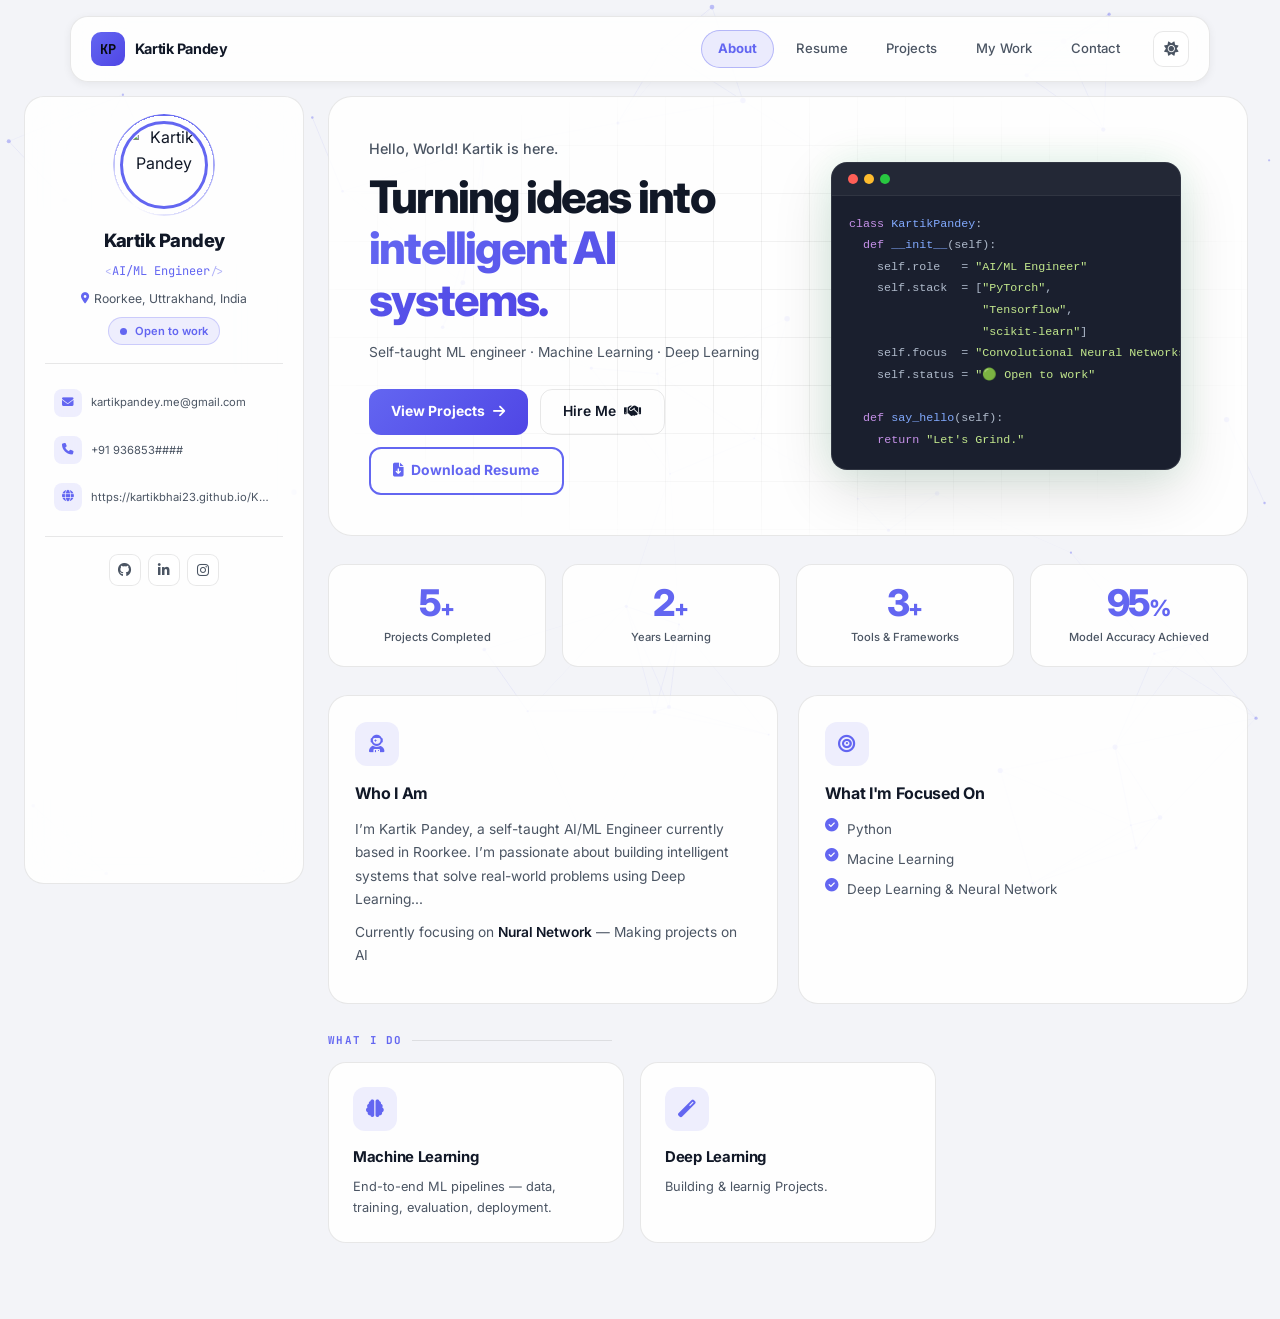
==== commit 679f6b41: "Update fmt.Println message from 'Hello' to 'Goodbye'" ====
--- a/index.html
+++ b/index.html
@@ -1,933 +1,369 @@
 <!DOCTYPE html>
-<html lang="hi">
+<html lang="en" data-theme="dark">
 <head>
-  <meta charset="UTF-8" />
-  <meta name="viewport" content="width=device-width, initial-scale=1.0" />
-  <title>Himani Weds Rohit — Wedding Invitation Suite</title>
-  <!-- Google Fonts: Calligraphic Script, Devanagari Display & Classical Serif -->
+<meta charset="UTF-8">
+  <meta name="viewport" content="width=device-width, initial-scale=1.0">
+
+  <!-- ══ Primary SEO ══ -->
+  <title>Kartik Pandey — AI Researcher & ML Engineer | Portfolio</title>
+  <meta name="description"
+    content="Kartik Pandey is an AI Researcher and ML Engineer from India specialising in deep learning, generative AI, agentic frameworks, reinforcement learning, and transformer models. B.Tech CSE (AI & ML) @ University, Roorkee. Open to research collaborations and work opportunities.">
+  <meta name="keywords"
+    content="Kartik Pandey, Kartik Pandey, Kartik Pandey, kartikbhai23, AI researcher, ML engineer, machine learning engineer, deep learning engineer, artificial intelligence researcher, agentic AI, generative AI, LLM, LangChain, LangGraph, PyTorch, TensorFlow, reinforcement learning, transformer, GPT, computer vision, India AI researcher, Roorkee AI, University AI, kartikbhai23, raj neelam gaurav portfolio, kartik pandey AI, raj neelam ML researcher">
+  <meta name="author" content="Kartik Pandey">
+  <meta name="robots" content="index, follow, max-snippet:-1, max-image-preview:large, max-video-preview:-1">
+  <link rel="canonical" href="https://kartikbhai23.github.io/Kartik-Pandey/">
+  <meta name="theme-color" content="#080c10">
+  <meta name="google-site-verification" content="googlec9a2d2cc612e792c">
+
+  <!-- ══ Open Graph (Facebook / LinkedIn rich preview) ══ -->
+  <meta property="og:type" content="profile">
+  <meta property="og:title" content="Kartik Pandey — AI Researcher & ML Engineer">
+  <meta property="og:description"
+    content="Portfolio of Kartik Pandey — AI Researcher, ML Engineer, and deep learning enthusiast building generative AI, agentic systems, and transformer models.">
+  <meta property="og:url" content="https://kartikbhai23.github.io/Kartik-Pandey/">
+  <meta property="og:site_name" content="Kartik Pandey | AI Researcher">
+  <meta property="og:image" content="https://github.com/kartikbhai23.png">
+  <meta property="og:image:width" content="400">
+  <meta property="og:image:height" content="400">
+  <meta property="og:locale" content="en_IN">
+  <meta property="profile:first_name" content="Kartik">
+  <meta property="profile:last_name" content="Pandey">
+  <meta property="profile:username" content="kartikbhai23">
+
+  <!-- ══ Twitter / X Card ══ -->
+  <meta name="twitter:card" content="summary_large_image">
+  <meta name="twitter:title" content="Kartik Pandey — AI Researcher & ML Engineer">
+  <meta name="twitter:description"
+    content="Portfolio of Kartik Pandey — AI Researcher, generative AI and agentic systems builder. Check out my projects and research.">
+  <meta name="twitter:image" content="https://github.com/kartikbhai23.png">
+  <meta name="twitter:site" content="@kartikbhai23">
+  <meta name="twitter:creator" content="@kartikbhai23">
+
+  <!-- ══ JSON-LD Structured Data — Person schema ══ -->
+  <script type="application/ld+json">
+  {
+    "@context": "https://schema.org",
+    "@type": "Person",
+    "name": "Kartik Pandey",
+    "alternateName": ["Kartik Pandey", "Kartik Pandey", "kartikbhai23", "kartikbhai23"],
+    "url": "https://kartikbhai23.github.io/Kartik-Pandey/",
+    "image": "https://github.com/kartikbhai23.png",
+    "sameAs": [
+      "https://github.com/kartikbhai23",
+      "https://www.linkedin.com/in/kartikbhai23-80666920b/",
+      "https://twitter.com/kartikbhai23",
+      "INSTAGRAM"
+    ],
+    "jobTitle": "AI & ML Engineer",
+    "description": "Kartik Pandey is an AI Engineer.",
+    "telephone": "+919368535###",
+    "address": {
+      "@type": "PostalAddress",
+      "addressLocality": "Roorkee",
+      "addressRegion": "Uttarakhand",
+      "addressCountry": "IN"
+    },
+    "alumniOf": {
+      "@type": "CollegeOrUniversity",
+      "name": "University, Roorkee"
+    },
+    "knowsAbout": [
+      "Artificial Intelligence",
+      "Machine Learning",
+      "Deep Learning"
+    ],
+    "hasOccupation": {
+      "@type": "Occupation",
+      "name": "AI Student",
+      "occupationLocation": {
+        "@type": "Country",
+        "name": "India"
+      }
+    }
+  }
+  </script>
+
+  <!-- ══ WebSite schema for Sitelinks Search Box ══ -->
+  <script type="application/ld+json">
+  {
+    "@context": "https://schema.org",
+    "@type": "WebSite",
+    "name": "Kartik Pandey | AI Enginner Portfolio",
+    "url": "https://kartikbhai23.github.io/Kartik-Pandey/",
+    "author": {
+      "@type": "Person",
+      "name": "Kartik Pandey"
+    },
+    "description": "Official portfolio of Kartik Pandey —  ML Engineer."
+  }
+  </script>
+
   <link rel="preconnect" href="https://fonts.googleapis.com">
   <link rel="preconnect" href="https://fonts.gstatic.com" crossorigin>
-  <link href="https://fonts.googleapis.com/css2?family=Cormorant+Garamond:ital,wght@0,500;0,600;0,700;1,600&family=Great+Vibes&family=Rozha+One&family=Tiro+Devanagari+Hindi:ital@0;1&display=swap" rel="stylesheet">
-  <style>
-    :root {
-      --bg-blush: #fbeae7;
-      --bg-card: #fdf4f2;
-      --maroon-deep: #6b1323;
-      --maroon-mid: #851d30;
-      --maroon-soft: #9e3547;
-      --espresso: #3b171e;
-      --gold: #b88644;
-      --gold-light: #d9b882;
-      --rose-pink: #d98292;
-      --rose-light: #f3c6ce;
-      --sage: #6d7f69;
-    }
-
-    * {
-      box-sizing: border-box;
-      margin: 0;
-      padding: 0;
-    }
-
-    body {
-      background: #2b1d20;
-      font-family: 'Tiro Devanagari Hindi', 'Cormorant Garamond', Georgia, serif;
-      color: var(--espresso);
-      padding: 76px 16px 48px;
-      display: flex;
-      flex-direction: column;
-      align-items: center;
-      gap: 36px;
-    }
-
-    /* Interactive Designer Toolbar (Hidden when printing/exporting PDF) */
-    .designer-toolbar {
-      position: fixed;
-      top: 0;
-      left: 0;
-      right: 0;
-      z-index: 1000;
-      background: rgba(43, 20, 26, 0.96);
-      backdrop-filter: blur(8px);
-      border-bottom: 1px solid var(--gold);
-      color: #fdf4f2;
-      padding: 10px 20px;
-      display: flex;
-      flex-wrap: wrap;
-      align-items: center;
-      justify-content: space-between;
-      gap: 12px;
-      font-family: system-ui, -apple-system, sans-serif;
-      font-size: 13px;
-    }
-
-    .toolbar-group {
-      display: flex;
-      align-items: center;
-      gap: 10px;
-      flex-wrap: wrap;
-    }
-
-    .toolbar-title {
-      font-weight: 600;
-      color: var(--gold-light);
-      letter-spacing: 0.4px;
-    }
-
-    .btn-toggle, .btn-print {
-      background: #471c26;
-      color: #fff;
-      border: 1px solid var(--gold);
-      padding: 6px 12px;
-      border-radius: 6px;
-      cursor: pointer;
-      font-size: 12.5px;
-      transition: all 0.2s ease;
-    }
-
-    .btn-toggle.active {
-      background: var(--gold);
-      color: #2b141a;
-      font-weight: 600;
-    }
-
-    .btn-print {
-      background: linear-gradient(135deg, #c7954f, #9e6d2b);
-      color: #fff;
-      font-weight: 600;
-      border: none;
-      padding: 7px 16px;
-    }
-
-    .btn-print:hover {
-      filter: brightness(1.08);
-    }
-
-    /* Wedding Card Page Container (5:7 Aspect Ratio / A4-friendly Portrait) */
-    .invitation-page {
-      width: 760px;
-      min-height: 1080px;
-      background:
-        radial-gradient(circle at 50% 25%, #fff9f8 0%, var(--bg-card) 58%, var(--bg-blush) 100%);
-      position: relative;
-      padding: 34px;
-      box-shadow: 0 22px 60px rgba(0, 0, 0, 0.55);
-      border-radius: 4px;
-      overflow: hidden;
-      display: flex;
-      flex-direction: column;
-      justify-content: space-between;
-    }
-
-    /* Subtle Damask / Paper Texture Overlay */
-    .invitation-page::before {
-      content: "";
-      position: absolute;
-      inset: 16px;
-      border: 1.5px solid var(--gold);
-      pointer-events: none;
-      z-index: 2;
-    }
-
-    .invitation-page::after {
-      content: "";
-      position: absolute;
-      inset: 22px;
-      border: 0.75px solid rgba(107, 19, 35, 0.35);
-      pointer-events: none;
-      z-index: 2;
-    }
-
-    .page-inner {
-      position: relative;
-      z-index: 3;
-      padding: 18px 26px;
-      flex: 1;
-      display: flex;
-      flex-direction: column;
-      justify-content: space-between;
-      text-align: center;
-    }
-
-    /* Corner Ornaments */
-    .corner-ornament {
-      position: absolute;
-      width: 44px;
-      height: 44px;
-      z-index: 4;
-      pointer-events: none;
-    }
-    .corner-tl { top: 14px; left: 14px; }
-    .corner-tr { top: 14px; right: 14px; transform: scaleX(-1); }
-    .corner-bl { bottom: 14px; left: 14px; transform: scaleY(-1); }
-    .corner-br { bottom: 14px; right: 14px; transform: scale(-1, -1); }
-
-    /* Floral Header with Lord Ganesha */
-    .floral-header {
-      width: 100%;
-      max-width: 640px;
-      margin: 0 auto 4px;
-    }
-
-    /* Typography Utility Styles */
-    .ganesh-mantra {
-      font-family: 'Rozha One', serif;
-      color: var(--maroon-deep);
-      font-size: 20px;
-      letter-spacing: 1px;
-      margin-bottom: 4px;
-    }
-
-    .sanskrit-shloka {
-      font-size: 14.5px;
-      line-height: 1.55;
-      color: var(--maroon-mid);
-      font-style: italic;
-      margin: 4px auto 10px;
-      max-width: 540px;
-    }
-
-    .script-heading {
-      font-family: 'Great Vibes', cursive;
-      font-size: 56px;
-      color: var(--maroon-deep);
-      font-weight: 400;
-      line-height: 1.08;
-      margin: 4px 0;
-      text-shadow: 0 1px 1px rgba(107, 19, 35, 0.12);
-    }
-
-    .hindi-heading-pill {
-      display: inline-block;
-      color: var(--maroon-deep);
-      font-family: 'Rozha One', serif;
-      font-size: 26px;
-      border-top: 1.5px solid var(--gold);
-      border-bottom: 1.5px solid var(--gold);
-      padding: 4px 28px;
-      margin: 8px auto;
-      letter-spacing: 0.5px;
-    }
-
-    /* Couple Calligraphic Lockup (Reference Style) */
-    .couple-cover-lockup {
-      margin: 14px 0;
-      padding: 10px 0;
-    }
-
-    .couple-script-eng {
-      font-family: 'Great Vibes', cursive;
-      font-size: 86px;
-      color: var(--maroon-deep);
-      line-height: 0.98;
-      display: block;
-    }
-
-    .couple-name-hi {
-      font-family: 'Rozha One', serif;
-      font-size: 46px;
-      color: var(--maroon-deep);
-      line-height: 1.18;
-      display: block;
-    }
-
-    .couple-parent-sub {
-      font-size: 15.5px;
-      color: var(--espresso);
-      margin-top: 2px;
-      line-height: 1.45;
-    }
-
-    .weds-badge {
-      font-family: 'Cormorant Garamond', serif;
-      font-size: 22px;
-      font-weight: 700;
-      letter-spacing: 5px;
-      text-transform: uppercase;
-      color: var(--espresso);
-      margin: 10px auto;
-      display: inline-flex;
-      align-items: center;
-      gap: 14px;
-    }
-
-    .weds-badge::before,
-    .weds-badge::after {
-      content: "";
-      width: 48px;
-      height: 1px;
-      background: var(--gold);
-    }
-
-    .date-banner {
-      font-family: 'Cormorant Garamond', 'Tiro Devanagari Hindi', serif;
-      font-size: 22px;
-      font-weight: 700;
-      color: var(--maroon-deep);
-      letter-spacing: 2px;
-      text-transform: uppercase;
-      border-top: 1.5px solid var(--maroon-deep);
-      border-bottom: 1.5px solid var(--maroon-deep);
-      display: inline-block;
-      padding: 7px 32px;
-      margin: 10px auto;
-    }
-
-    /* Cover Bottom Family Details Box */
-    .cover-details-box {
-      text-align: left;
-      max-width: 560px;
-      width: 100%;
-      margin: 12px auto 0;
-      padding: 18px 26px;
-      background: rgba(255, 255, 255, 0.52);
-      border: 1px solid rgba(184, 134, 68, 0.55);
-      border-radius: 6px;
-      font-size: 16px;
-      line-height: 1.75;
-    }
-
-    .cover-details-box strong {
-      color: var(--maroon-deep);
-    }
-
-    /* Page 2 Body Invitation Text */
-    .invitation-prose {
-      font-size: 17px;
-      line-height: 1.75;
-      color: var(--espresso);
-      max-width: 610px;
-      margin: 6px auto;
-    }
-
-    .grandparents-highlight {
-      font-family: 'Rozha One', serif;
-      font-size: 22px;
-      color: var(--maroon-deep);
-      margin: 6px 0;
-    }
-
-    .occasion-pill {
-      display: inline-block;
-      background: var(--maroon-deep);
-      color: #fff8f0;
-      padding: 5px 24px;
-      border-radius: 30px;
-      font-size: 18px;
-      letter-spacing: 1px;
-      margin: 8px 0;
-      border: 1px solid var(--gold);
-    }
-
-    /* Bal Manuhar Box */
-    .bal-manuhar {
-      margin: 10px auto;
-      padding: 9px 22px;
-      border: 1px dashed var(--maroon-soft);
-      border-radius: 8px;
-      background: rgba(251, 234, 231, 0.65);
-      max-width: 580px;
-      font-size: 15px;
-      color: var(--maroon-deep);
-    }
-
-    /* Two-column Footer (Hosts & Compliments) */
-    .footer-grid {
-      display: grid;
-      grid-template-columns: 1fr 1fr;
-      gap: 24px;
-      text-align: left;
-      margin-top: 12px;
-      padding-top: 12px;
-      border-top: 1.5px solid rgba(184, 134, 68, 0.65);
-      font-size: 14.5px;
-      line-height: 1.6;
-    }
-
-    .footer-col-right {
-      text-align: right;
-    }
-
-    .footer-heading {
-      font-family: 'Rozha One', serif;
-      font-size: 17px;
-      color: var(--maroon-deep);
-      margin-bottom: 4px;
-      text-decoration: underline;
-      text-underline-offset: 4px;
-      text-decoration-color: var(--gold);
-    }
-
-    /* Page 3 Schedule Cards */
-    .schedule-container {
-      display: flex;
-      flex-direction: column;
-      gap: 14px;
-      max-width: 600px;
-      width: 100%;
-      margin: 6px auto;
-    }
-
-    .day-card {
-      background: rgba(255, 255, 255, 0.62);
-      border: 1px solid rgba(184, 134, 68, 0.6);
-      border-radius: 8px;
-      padding: 12px 22px;
-    }
-
-    .day-title {
-      font-family: 'Rozha One', 'Cormorant Garamond', serif;
-      font-size: 20px;
-      color: var(--maroon-deep);
-      border-bottom: 1px solid rgba(184, 134, 68, 0.45);
-      padding-bottom: 5px;
-      margin-bottom: 8px;
-      display: flex;
-      justify-content: space-between;
-      align-items: center;
-    }
-
-    .day-title span.eng-sub {
-      font-family: 'Cormorant Garamond', serif;
-      font-size: 15px;
-      font-weight: 700;
-      letter-spacing: 1px;
-      color: var(--maroon-soft);
-      text-transform: uppercase;
-    }
-
-    .event-table {
-      width: 100%;
-      border-collapse: collapse;
-      font-size: 16px;
-    }
-
-    .event-table td {
-      padding: 4px 6px;
-    }
-
-    .event-name {
-      text-align: left;
-      font-weight: 600;
-      color: var(--espresso);
-      width: 55%;
-    }
-
-    .event-divider {
-      color: var(--gold);
-      font-weight: 700;
-      width: 8%;
-      text-align: center;
-    }
-
-    .event-time {
-      text-align: right;
-      color: var(--maroon-deep);
-      font-weight: 600;
-      width: 37%;
-    }
-
-    .schedule-note {
-      font-size: 13.5px;
-      color: var(--maroon-mid);
-      margin-top: 6px;
-      font-style: italic;
-    }
-
-    /* Venue Footer Block */
-    .venue-box {
-      background: linear-gradient(135deg, #6b1323 0%, #4d0d19 100%);
-      color: #fff9f5;
-      padding: 14px 24px;
-      border-radius: 8px;
-      border: 1.5px solid var(--gold);
-      max-width: 600px;
-      width: 100%;
-      margin: 8px auto 0;
-    }
-
-    .venue-label {
-      font-family: 'Cormorant Garamond', serif;
-      font-size: 14px;
-      letter-spacing: 3px;
-      text-transform: uppercase;
-      color: var(--gold-light);
-      margin-bottom: 2px;
-    }
-
-    .venue-name {
-      font-family: 'Rozha One', serif;
-      font-size: 26px;
-      color: #ffffff;
-      letter-spacing: 0.5px;
-    }
-
-    .venue-address {
-      font-size: 15.5px;
-      color: #fce8e4;
-      margin-top: 2px;
-    }
-
-    .page-badge {
-      font-family: system-ui, sans-serif;
-      font-size: 11px;
-      color: rgba(107, 19, 35, 0.55);
-      letter-spacing: 1.5px;
-      text-transform: uppercase;
-      margin-top: 6px;
-    }
-
-    [contenteditable="true"]:focus {
-      outline: 2px dashed var(--gold);
-      background: rgba(255, 255, 255, 0.7);
-      border-radius: 4px;
-    }
-
-    /* Print Styles */
-    @media print {
-      body {
-        background: none;
-        padding: 0;
-        gap: 0;
-      }
-      .designer-toolbar,
-      .page-badge {
-        display: none !important;
-      }
-      .invitation-page {
-        width: 100%;
-        height: 100vh;
-        min-height: 100vh;
-        box-shadow: none;
-        border-radius: 0;
-        page-break-after: always;
-        break-after: page;
-        -webkit-print-color-adjust: exact;
-        print-color-adjust: exact;
-      }
-      .invitation-page:last-of-type {
-        page-break-after: auto;
-        break-after: auto;
-      }
-    }
-  </style>
+  <link
+    href="https://fonts.googleapis.com/css2?family=Inter:wght@300;400;500;600;700;800&family=JetBrains+Mono:wght@400;600&display=swap"
+    rel="stylesheet">
+  <link rel="stylesheet" href="https://cdnjs.cloudflare.com/ajax/libs/font-awesome/6.5.1/css/all.min.css"
+    crossorigin="anonymous" referrerpolicy="no-referrer">
+  <link rel="icon" href="https://github.com/kartikbhai23.png" type="image/png">
+  <link rel="stylesheet" href="./assets/style.css">
+
+  <!-- Config must load before script.js -->
+  
+    
+  <script src="./assets/config.js"></script>
 </head>
 <body>
 
-  <!-- Interactive Toolbar -->
-  <div class="designer-toolbar">
-    <div class="toolbar-group">
-      <span class="toolbar-title">Wedding Suite Controls:</span>
-      <button class="btn-toggle active" id="btnCorrected" onclick="setWordingMode('corrected')">
-        ✓ Corrected Text (आयु० हिमानी / स्वागत बारात)
-      </button>
-      <button class="btn-toggle" id="btnLiteral" onclick="setWordingMode('literal')">
-        Exact Supplied OCR (आयुष हिमानी / स्थानात बारात)
-      </button>
-    </div>
-    <div class="toolbar-group">
-      <span style="opacity:0.85;">Tip: Click any text on the cards to edit directly</span>
-      <button class="btn-print" onclick="window.print()">🖨️ Print / Save as PDF</button>
-    </div>
-  </div>
-
-  <!-- Reusable SVG Definitions (Floral Rose Bouquet, Lord Ganesha & Corner Flourishes) -->
-  <svg style="display:none;" xmlns="http://www.w3.org/2000/svg">
-    <symbol id="corner-flourish" viewBox="0 0 60 60">
-      <path d="M4,56 L4,14 C4,8.5 8.5,4 14,4 L56,4" fill="none" stroke="#b88644" stroke-width="2"/>
-      <path d="M10,44 L10,16 C10,12.7 12.7,10 16,10 L44,10" fill="none" stroke="#6b1323" stroke-width="1"/>
-      <circle cx="14" cy="14" r="3" fill="#6b1323"/>
-      <path d="M14,22 C20,22 22,20 22,14" fill="none" stroke="#b88644" stroke-width="1.2"/>
-    </symbol>
-
-    <!-- Watercolor-inspired Blush Rose Bouquet & Lord Ganesha Header matching Reference PDF -->
-    <symbol id="floral-ganesha-header" viewBox="0 0 700 185">
-      <defs>
-        <radialGradient id="roseGradCenter" cx="50%" cy="50%" r="50%">
-          <stop offset="0%" stop-color="#a82440"/>
-          <stop offset="55%" stop-color="#e38898"/>
-          <stop offset="100%" stop-color="#f9d8de"/>
-        </radialGradient>
-        <radialGradient id="roseGradSoft" cx="50%" cy="50%" r="50%">
-          <stop offset="0%" stop-color="#c95b72"/>
-          <stop offset="65%" stop-color="#f0b6c1"/>
-          <stop offset="100%" stop-color="#fdf0f2"/>
-        </radialGradient>
-        <radialGradient id="roseGradIvory" cx="50%" cy="50%" r="50%">
-          <stop offset="0%" stop-color="#d89aa7"/>
-          <stop offset="60%" stop-color="#f7dde2"/>
-          <stop offset="100%" stop-color="#fff9fa"/>
-        </radialGradient>
-        <linearGradient id="goldCrown" x1="0%" y1="0%" x2="100%" y2="100%">
-          <stop offset="0%" stop-color="#f3d289"/>
-          <stop offset="50%" stop-color="#b88644"/>
-          <stop offset="100%" stop-color="#7d541e"/>
-        </linearGradient>
-      </defs>
-
-      <!-- Left & Right Botanical Foliage Branches -->
-      <g stroke="#6a7B64" stroke-width="1.6" fill="none" opacity="0.85">
-        <path d="M350,130 Q210,125 65,152"/>
-        <path d="M240,128 Q165,98 95,105"/>
-        <path d="M350,130 Q490,125 635,152"/>
-        <path d="M460,128 Q535,98 605,105"/>
-      </g>
-
-      <!-- Eucalyptus & Rose Leaves -->
-      <g fill="#7c8c74" opacity="0.82">
-        <ellipse cx="115" cy="142" rx="18" ry="7" transform="rotate(-15 115 142)"/>
-        <ellipse cx="148" cy="128" rx="20" ry="8" transform="rotate(-22 148 128)"/>
-        <ellipse cx="170" cy="154" rx="18" ry="7" transform="rotate(14 170 154)"/>
-        <ellipse cx="135" cy="105" rx="16" ry="6" transform="rotate(20 135 105)"/>
-        <ellipse cx="585" cy="142" rx="18" ry="7" transform="rotate(15 585 142)"/>
-        <ellipse cx="552" cy="128" rx="20" ry="8" transform="rotate(22 552 128)"/>
-        <ellipse cx="530" cy="154" rx="18" ry="7" transform="rotate(-14 530 154)"/>
-        <ellipse cx="565" cy="105" rx="16" ry="6" transform="rotate(-20 565 105)"/>
-      </g>
-      <g fill="#9e6b58" opacity="0.55">
-        <ellipse cx="205" cy="102" rx="16" ry="7" transform="rotate(-28 205 102)"/>
-        <ellipse cx="495" cy="102" rx="16" ry="7" transform="rotate(28 495 102)"/>
-        <ellipse cx="245" cy="158" rx="19" ry="7" transform="rotate(18 245 158)"/>
-        <ellipse cx="455" cy="158" rx="19" ry="7" transform="rotate(-18 455 158)"/>
-      </g>
-
-      <!-- Baby's Breath Buds -->
-      <g fill="#fff8f8" stroke="#d19ba5" stroke-width="0.7">
-        <circle cx="85" cy="146" r="3.5"/><circle cx="72" cy="154" r="2.8"/><circle cx="98" cy="158" r="3"/>
-        <circle cx="110" cy="98" r="3.2"/><circle cx="122" cy="92" r="2.5"/><circle cx="615" cy="146" r="3.5"/>
-        <circle cx="628" cy="154" r="2.8"/><circle cx="602" cy="158" r="3"/><circle cx="590" cy="98" r="3.2"/>
-        <circle cx="578" cy="92" r="2.5"/><circle cx="295" cy="164" r="3.2"/><circle cx="405" cy="164" r="3.2"/>
-      </g>
-
-      <!-- Five Blooming Roses Bouquet (Matching Reference Layout) -->
-      <!-- Outer Left Rose -->
-      <g transform="translate(212, 128)">
-        <circle r="28" fill="url(#roseGradSoft)"/>
-        <path d="M-16,-6 C-8,-20 12,-20 18,-4 C22,12 6,22 -10,16 C-22,10 -20,-10 -8,-12 C4,-14 12,-4 6,6 C2,12 -8,8 -6,0" fill="none" stroke="#8f243b" stroke-width="1.2" opacity="0.55"/>
-      </g>
-      <!-- Outer Right Rose -->
-      <g transform="translate(488, 128)">
-        <circle r="28" fill="url(#roseGradIvory)"/>
-        <path d="M-16,-6 C-8,-20 12,-20 18,-4 C22,12 6,22 -10,16 C-22,10 -20,-10 -8,-12 C4,-14 12,-4 6,6" fill="none" stroke="#9e3b50" stroke-width="1.2" opacity="0.5"/>
-      </g>
-      <!-- Mid Left Blush Ivory Rose -->
-      <g transform="translate(276, 134)">
-        <circle r="36" fill="url(#roseGradIvory)"/>
-        <path d="M-22,-8 C-10,-26 16,-26 24,-6 C28,16 8,28 -14,20 C-26,12 -24,-12 -10,-16 C6,-18 16,-6 8,8 C2,14 -10,10 -8,0" fill="none" stroke="#9c3349" stroke-width="1.3" opacity="0.5"/>
-      </g>
-      <!-- Mid Right Pink Rose -->
-      <g transform="translate(424, 130)">
-        <circle r="34" fill="url(#roseGradSoft)"/>
-        <path d="M-20,-8 C-10,-24 14,-24 22,-6 C26,14 8,26 -12,18 C-24,10 -22,-10 -8,-14 C6,-16 14,-4 8,8 C2,12 -8,8 -6,0" fill="none" stroke="#851d30" stroke-width="1.3" opacity="0.55"/>
-      </g>
-      <!-- Center Main Rose -->
-      <g transform="translate(350, 138)">
-        <circle r="41" fill="url(#roseGradCenter)"/>
-        <path d="M-26,-8 C-12,-30 18,-30 28,-6 C32,18 10,32 -16,24 C-30,14 -28,-14 -12,-18 C6,-22 18,-6 10,10 C2,16 -12,12 -10,0 C-8,-6 2,-8 4,-2" fill="none" stroke="#6b1323" stroke-width="1.5" opacity="0.65"/>
-      </g>
-
-      <!-- Seated Lord Ganesha on Pink Lotus at Top Center -->
-      <g transform="translate(350, 58)">
-        <!-- Soft Golden Halo -->
-        <circle cx="0" cy="-6" r="34" fill="#fff3d6" opacity="0.7" stroke="#d9b882" stroke-width="1"/>
-        <!-- Pink Lotus Base -->
-        <path d="M-32,26 Q-18,10 0,22 Q18,10 32,26 Q16,36 0,34 Q-16,36 -32,26 Z" fill="#d94b78" stroke="#851d30" stroke-width="1"/>
-        <path d="M-22,25 Q0,8 22,25 Q10,33 0,32 Q-10,33 -22,25 Z" fill="#f27ca3" stroke="#851d30" stroke-width="0.9"/>
-        <!-- Body & Arms -->
-        <ellipse cx="0" cy="8" rx="17" ry="15" fill="#f7a8b8" stroke="#6b1323" stroke-width="1.2"/>
-        <!-- Ears -->
-        <path d="M-12,-12 C-26,-18 -28,2 -13,4 Z" fill="#f7a8b8" stroke="#6b1323" stroke-width="1.2"/>
-        <path d="M12,-12 C26,-18 28,2 13,4 Z" fill="#f7a8b8" stroke="#6b1323" stroke-width="1.2"/>
-        <!-- Head & Trunk -->
-        <circle cx="0" cy="-8" r="12" fill="#f7a8b8" stroke="#6b1323" stroke-width="1.2"/>
-        <path d="M-3,-6 C-3,6 2,12 9,9 C12,7 10,3 7,5" fill="none" stroke="#6b1323" stroke-width="2" stroke-linecap="round"/>
-        <!-- Tilak -->
-        <path d="M-4,-13 L4,-13 M-3,-11 L3,-11" stroke="#b81d33" stroke-width="1.2"/>
-        <circle cx="0" cy="-9" r="1.3" fill="#b81d33"/>
-        <!-- Ornate Golden Mukut (Crown) -->
-        <path d="M-11,-17 L0,-39 L11,-17 Z" fill="url(#goldCrown)" stroke="#6b1323" stroke-width="1.1"/>
-        <circle cx="0" cy="-41" r="2.8" fill="#b88644"/>
-        <circle cx="0" cy="-24" r="2.2" fill="#9e1b32"/>
-      </g>
-    </symbol>
-  </svg>
-
-  <!-- =====================================================================
-       PAGE 1: COVER PAGE (Matches Reference Page 1 Layout & Hierarchy)
-       ===================================================================== -->
-  <section class="invitation-page" id="page-1">
-    <svg class="corner-ornament corner-tl"><use href="#corner-flourish"/></svg>
-    <svg class="corner-ornament corner-tr"><use href="#corner-flourish"/></svg>
-    <svg class="corner-ornament corner-bl"><use href="#corner-flourish"/></svg>
-    <svg class="corner-ornament corner-br"><use href="#corner-flourish"/></svg>
-
-    <div class="page-inner">
-      <div>
-        <div class="ganesh-mantra" contenteditable="true">॥ श्री गणेशाय नमः ॥</div>
-        <p class="sanskrit-shloka" contenteditable="true">
-          वक्रतुण्ड महाकाय सूर्यकोटि समप्रभः।<br/>
-          निर्विघ्नं कुरु मे देव सर्वकार्येषु सर्वदा॥
-        </p>
-        <div class="script-heading" contenteditable="true">Wedding Invitation</div>
-        <div class="hindi-heading-pill" contenteditable="true">दाम्पत्य सूत्र बन्धन</div>
+  <!-- Custom cursor dots -->
+  <div class="cursor-dot" id="cursorDot"></div>
+  <div class="cursor-ring" id="cursorRing"></div>
+
+  <!-- Canvas background -->
+  <canvas id="bgCanvas" aria-hidden="true"></canvas>
+
+<header class="topnav" id="topnav" role="banner">
+    <div class="topnav-inner">
+      <!-- Logo -->
+      <a class="topnav-logo" href="#" onclick="switchSection('about');return false;">
+        <img id="logoAvatar" src="https://github.com/kartikbhai23.png" alt="Kartik" class="logo-avatar"
+          onerror="this.style.display='none'; this.nextElementSibling.style.display='flex';">
+        <span class="logo-initials-fb" style="display:none">KP</span>
+        <span class="logo-name">Kartik Pandey</span>
+      </a>
+
+      <!-- Desktop nav pills (hidden on mobile) -->
+      <nav class="topnav-pills" id="topnavPills" role="navigation" aria-label="Page sections"></nav>
+
+      <!-- Mobile-only three-pill nav — SIBLING of logo and controls, fills centre -->
+      <div class="mobile-two-pills" id="mobileTwoPills" role="navigation" aria-label="Mobile navigation">
+        <button class="m2-pill active" id="m2About" onclick="switchMobileView('about')">About</button>
+        <button class="m2-pill" id="m2Projects" onclick="switchMobileView('projects')">Projects</button>
+        <button class="m2-pill" id="m2Contact" onclick="switchMobileView('contact')">Contact</button>
       </div>
 
-      <!-- Central Couple Lockup (Reference Calligraphic Style + Original Hindi Details) -->
-      <div class="couple-cover-lockup">
-        <span class="couple-script-eng" contenteditable="true">Himani</span>
-        <span class="couple-name-hi bride-name-target" contenteditable="true">आयु० हिमानी</span>
-        <p class="couple-parent-sub" contenteditable="true">
-          (सुपुत्री श्रीमती भावना बिष्ट एवं श्री हरिश सिंह बिष्ट)<br/>
-          (पौत्री स्व० श्रीमती बछुली देवी एवं स्व० श्री बेचे सिंह बिष्ट)
-        </p>
-
-        <div class="weds-badge" contenteditable="true">WEDS • संग</div>
-
-        <span class="couple-script-eng" contenteditable="true">Rohit</span>
-        <span class="couple-name-hi" contenteditable="true">चि० रोहित</span>
-        <p class="couple-parent-sub" contenteditable="true">
-          (सुपुत्र श्रीमती कुंती देवी एवं श्री प्रताप सिंह)
-        </p>
-      </div>
-
-      <!-- Date Banner & Family / Contact Block (Matches Reference Page 1 Footer) -->
-      <div>
-        <div class="date-banner" contenteditable="true">
-          शनिवार, 21 नवम्बर 2026 • SATURDAY, 21ST NOVEMBER, 2026
-        </div>
-
-        <div class="cover-details-box" contenteditable="true">
-          <div><strong>स्वागताकांक्षी / निवेदक:</strong> श्रीमती भावना बिष्ट एवं श्री हरिश सिंह बिष्ट</div>
-          <div><strong>आशीर्वाद:</strong> स्व० श्रीमती बछुली देवी एवं स्व० श्री बेचे सिंह बिष्ट</div>
-          <div><strong>विवाह स्थल:</strong> रॉयल गार्डन (Royal Garden), कोटद्वार रोड, पीपलधार</div>
-          <div><strong>सम्पर्क सूत्र (Mobile):</strong> 6398284530, 7819848380</div>
-        </div>
-        <div class="page-badge">Page 1 of 3 — Cover & Family Overview</div>
+      <!-- Controls (theme toggle only) -->
+      <div class="topnav-controls">
+        <button class="icon-btn" id="themeToggle" aria-label="Toggle theme" title="Switch light / dark">
+          <i class="fas fa-moon" id="themeIcon"></i>
+        </button>
       </div>
     </div>
-  </section>
-
-  <!-- =====================================================================
-       PAGE 2: MAIN INVITATION PAGE (Matches Reference Page 2 Layout)
-       ===================================================================== -->
-  <section class="invitation-page" id="page-2">
-    <svg class="corner-ornament corner-tl"><use href="#corner-flourish"/></svg>
-    <svg class="corner-ornament corner-tr"><use href="#corner-flourish"/></svg>
-    <svg class="corner-ornament corner-bl"><use href="#corner-flourish"/></svg>
-    <svg class="corner-ornament corner-br"><use href="#corner-flourish"/></svg>
-
-    <div class="page-inner">
-      <!-- Top Floral Rose & Ganesha Header -->
-      <div>
-        <svg class="floral-header" viewBox="0 0 700 185">
-          <use href="#floral-ganesha-header"/>
-        </svg>
-        <div class="ganesh-mantra" contenteditable="true">॥ श्री गणेशाय नमः ॥</div>
-        <div class="script-heading" style="font-size:48px;" contenteditable="true">Wedding Invitation</div>
+  </header>
+
+<div class="page-layout">
+<aside class="sidebar" id="sidebar">
+
+      <div class="profile-wrap">
+        <div class="avatar-glow">
+          <a href="https://github.com/kartikbhai23" target="_blank" rel="noopener" class="avatar-link">
+            <img id="avatarImg" src="https://github.com/kartikbhai23.png" alt="Kartik Pandey" class="avatar-img" width="96"
+              height="96">
+            <div class="avatar-ring"></div>
+          </a>
+        </div>
+        <h1 class="profile-name" id="profileName">Kartik Pandey</h1>
+        <div class="profile-role">
+          <span class="role-prefix">&lt;</span><span id="typedRole"></span><span class="role-suffix">/&gt;</span>
+        </div>
+        <div class="profile-location" id="profileLocation">
+          <i class="fas fa-map-marker-alt"></i> Roorkee, India
+        </div>
+        <div class="status-pill">
+          <span class="status-dot"></span> Open to work
+        </div>
       </div>
 
-      <!-- Formal Hindi Invitation Wording (Preserving Every Word Supplied) -->
-      <div class="invitation-prose" contenteditable="true">
-        <p style="font-weight:600; color:var(--maroon-deep); font-size:18px;">परम स्नेही स्वजन,</p>
-        <p>परमपिता परमेश्वर की असीम अनुकम्पा एवं आशीर्वाद से</p>
-        <div class="grandparents-highlight">
-          स्व० श्रीमती बछुली देवी एवं स्व० श्री बेचे सिंह बिष्ट
-        </div>
-        <p>अपनी पौत्री</p>
-
-        <div style="margin: 8px 0;">
-          <span class="couple-name-hi bride-name-target" style="font-size:38px;">आयु० हिमानी</span>
-          <div class="couple-parent-sub">(सुपुत्री श्रीमती भावना बिष्ट एवं श्री हरिश सिंह बिष्ट)</div>
-        </div>
-
-        <div class="weds-badge" style="margin: 6px auto;">एवं</div>
-
-        <div style="margin: 8px 0;">
-          <span class="couple-name-hi" style="font-size:38px;">चि० रोहित</span>
-          <div class="couple-parent-sub">(सुपुत्र श्रीमती कुंती देवी एवं श्री प्रताप सिंह)</div>
-        </div>
-
-        <p>के</p>
-        <div class="occasion-pill">दाम्पत्य सूत्र बन्धन</div>
-        <p style="margin-top:6px;">
-          की मांगलिक बेला में आपको सादर आमंत्रित करते हैं। कृपया इस मंगल उत्सव में
-          वर-वधू को आशीर्वाद प्रदान कर हमें अनुगृहीत करें।
-        </p>
-      </div>
-
-      <!-- Children's Rhyme (बाल मनुहार) -->
-      <div class="bal-manuhar" contenteditable="true">
-        <strong>बाल मनुहार:</strong> “ना कोई फोन, ना कोई बहाना, मेरी बुआ और दीदी की शादी में झूमल-झूमल आना”
-        — <strong>डुग्गु, योगी</strong>
-      </div>
-
-      <!-- Two-Column Hosts & RSVP Footer (Matches Reference Page 2 Bottom) -->
-      <div>
-        <div class="footer-grid" contenteditable="true">
-          <div>
-            <div class="footer-heading">निमंत्रणकर्ता / परिवार के सदस्य</div>
-            <div>पार सिंह बिष्ट (ताऊ जी)</div>
-            <div>राजेन्द्र सिंह बिष्ट (ताऊ जी)</div>
-            <div>कुंजन, अजय, नितिन, संदीप</div>
-            <div>सोनू, कुन्दन (भाई)</div>
-            <div><strong>उत्तराखण्ड परिवार एवं मित्रगण</strong></div>
-          </div>
-
-          <div class="footer-col-right">
-            <div class="footer-heading">निवेदक (चक्षुमद् / स्वागताकांक्षी)</div>
-            <div>श्रीमती गंगा बिष्ट</div>
-            <div>श्री हरिश सिंह बिष्ट</div>
-            <div>श्रीमती भावना बिष्ट</div>
-            <div>श्री रोहित बिष्ट</div>
-            <div style="margin-top:4px; color:var(--maroon-deep);">
-              <strong>मो०: 6398284530, 7819848380</strong>
+      <!-- Divider -->
+      <div class="sidebar-divider"></div>
+
+      <!-- Contact rows -->
+      <nav class="contact-nav" id="contactNav" aria-label="Contact info"></nav>
+
+      <!-- Divider -->
+      <div class="sidebar-divider"></div>
+
+      <!-- Socials -->
+      <div class="socials-row" id="socialsRow"></div>
+
+    </aside>
+<main class="main-content" id="mainContent">
+<section class="section active" id="about">
+
+        <!-- Hero -->
+        <div class="hero-banner" id="heroBanner">
+          <div class="hero-grid-lines" aria-hidden="true"></div>
+          <div class="hero-text">
+            <p class="hero-greeting">Hello, World! Kartik is here.</p>
+            <h2 class="hero-title">
+              Turning ideas into <span class="gradient-text">intelligent AI systems.</span>
+            </h2>
+            <p class="hero-sub">Self-taught ML engineer · Machine Learning · Deep Learning</p>
+            <div class="hero-cta">
+              <button class="btn-primary" onclick="switchSection('projects')">View Projects <i
+                  class="fas fa-arrow-right"></i></button>
+              <button class="btn-outline" onclick="switchSection('contact')">Hire Me <i
+                  class="fas fa-handshake"></i></button>
+              <a class="btn-resume" href="./assets/Kartik_Pandey.pdf" download="" id="heroDownloadResume">
+                <i class="fas fa-file-arrow-down"></i> Download Resume
+              </a>
             </div>
           </div>
-        </div>
-        <div class="page-badge">Page 2 of 3 — Formal Invitation & Family Hosts</div>
-      </div>
-    </div>
-  </section>
-
-  <!-- =====================================================================
-       PAGE 3: WEDDING PROGRAMMES & VENUE (Matches Reference Page 3 Layout)
-       ===================================================================== -->
-  <section class="invitation-page" id="page-3">
-    <svg class="corner-ornament corner-tl"><use href="#corner-flourish"/></svg>
-    <svg class="corner-ornament corner-tr"><use href="#corner-flourish"/></svg>
-    <svg class="corner-ornament corner-bl"><use href="#corner-flourish"/></svg>
-    <svg class="corner-ornament corner-br"><use href="#corner-flourish"/></svg>
-
-    <div class="page-inner">
-      <!-- Top Floral Rose & Ganesha Header + Shubh Sandesh -->
-      <div>
-        <svg class="floral-header" viewBox="0 0 700 185">
-          <use href="#floral-ganesha-header"/>
-        </svg>
-        <div class="ganesh-mantra" contenteditable="true">॥ श्री गणेशाय नमः ॥</div>
-        <p class="sanskrit-shloka" contenteditable="true">
-          “आते हैं विवाह भाग से भक्तों में श्रद्धावान।<br/>
-          उसी भाग से आयु भी बढ़ती है जीवन में श्रीमान॥”
-        </p>
-        <div class="script-heading" style="font-size:46px;" contenteditable="true">Wedding Programmes</div>
-        <div class="hindi-heading-pill" style="font-size:21px; padding:3px 22px;" contenteditable="true">
-          मांगलिक कार्यक्रम
-        </div>
-      </div>
-
-      <!-- 3-Day Schedule Cards -->
-      <div class="schedule-container" contenteditable="true">
-        <!-- Day 1: Friday, 20 Nov 2026 -->
-        <div class="day-card">
-          <div class="day-title">
-            <span>शुक्रवार, दिनांक 20 नवम्बर 2026</span>
-            <span class="eng-sub">Friday, 20 Nov 2026</span>
-          </div>
-          <table class="event-table">
-            <tr>
-              <td class="event-name">गणेश पूजा (Ganesh Pooja)</td>
-              <td class="event-divider">|</td>
-              <td class="event-time">प्रातः 9:00 बजे</td>
-            </tr>
-            <tr>
-              <td class="event-name">हल्दी (Haldi)</td>
-              <td class="event-divider">|</td>
-              <td class="event-time">प्रातः 10:00 बजे</td>
-            </tr>
-            <tr>
-              <td class="event-name">सुवाल पथाई (Suwal Pathai)</td>
-              <td class="event-divider">|</td>
-              <td class="event-time">प्रातः 11:00 बजे</td>
-            </tr>
-            <tr>
-              <td class="event-name">महिला संगीत (Mahila Sangeet)</td>
-              <td class="event-divider">|</td>
-              <td class="event-time">दोपहर 3:00 बजे</td>
-            </tr>
-            <tr>
-              <td class="event-name">मेहंदी (Mehndi)</td>
-              <td class="event-divider">|</td>
-              <td class="event-time">रात 8:00 बजे</td>
-            </tr>
-          </table>
-          <div class="schedule-note">(उपरोक्त कार्यक्रम हमारे निवास स्थान में सम्पन्न होंगे।)</div>
-        </div>
-
-        <!-- Day 2: Saturday, 21 Nov 2026 -->
-        <div class="day-card">
-          <div class="day-title">
-            <span>शनिवार, दिनांक 21 नवम्बर 2026</span>
-            <span class="eng-sub">Saturday, 21 Nov 2026</span>
-          </div>
-          <table class="event-table">
-            <tr>
-              <td class="event-name barat-event-target">स्वागत बारात (Reception of Barat)</td>
-              <td class="event-divider">|</td>
-              <td class="event-time">शाम 7:00 बजे</td>
-            </tr>
-            <tr>
-              <td class="event-name">प्रीतिभोज (Dinner / Pritibhoj)</td>
-              <td class="event-divider">|</td>
-              <td class="event-time">रात 8:00 बजे</td>
-            </tr>
-            <tr>
-              <td class="event-name">पाणिग्रहण संस्कार (Wedding Ceremony)</td>
-              <td class="event-divider">|</td>
-              <td class="event-time">शुभलग्नानुसार</td>
-            </tr>
-          </table>
-          <div class="schedule-note">
-            (दिनांक 21 नवम्बर 2026 के समस्त वैवाहिक कार्यक्रम “रॉयल गार्डन”, कोटद्वार रोड, पीपलधार में सम्पन्न होंगे।)
-          </div>
-        </div>
-
-        <!-- Day 3: Sunday, 22 Nov 2026 -->
-        <div class="day-card">
-          <div class="day-title">
-            <span>रविवार, दिनांक 22 नवम्बर 2026</span>
-            <span class="eng-sub">Sunday, 22 Nov 2026</span>
-          </div>
-          <table class="event-table">
-            <tr>
-              <td class="event-name">डोली विदाई (Doli Vidai / Farewell)</td>
-              <td class="event-divider">|</td>
-              <td class="event-time">प्रातः 6:00 बजे</td>
-            </tr>
-          </table>
-        </div>
-      </div>
-
-      <!-- Venue Banner (Matches Reference Page 3 Footer) -->
-      <div>
-        <div class="venue-box" contenteditable="true">
-          <div class="venue-label">Wedding Venue • विवाह स्थल</div>
-          <div class="venue-name">रॉयल गार्डन (Royal Garden)</div>
-          <div class="venue-address">कोटद्वार रोड, पीपलधार में सम्पन्न होंगे।</div>
-        </div>
-        <div class="page-badge">Page 3 of 3 — Ceremony Schedule & Venue</div>
-      </div>
-    </div>
-  </section>
-
-  <script>
-    function setWordingMode(mode) {
-      const brideTargets = document.querySelectorAll('.bride-name-target');
-      const baratTarget = document.querySelector('.barat-event-target');
-      const btnCorrected = document.getElementById('btnCorrected');
-      const btnLiteral = document.getElementById('btnLiteral');
-
-      if (mode === 'corrected') {
-        brideTargets.forEach(el => el.textContent = 'आयु० हिमानी');
-        if (baratTarget) baratTarget.textContent = 'स्वागत बारात (Reception of Barat)';
-        btnCorrected.classList.add('active');
-        btnLiteral.classList.remove('active');
-      } else {
-        brideTargets.forEach(el => el.textContent = 'आयुष हिमानी');
-        if (baratTarget) baratTarget.textContent = 'स्थानात बारात';
-        btnLiteral.classList.add('active');
-        btnCorrected.classList.remove('active');
-      }
-    }
-  </script>
+          <div class="hero-visual">
+            <div class="hero-card-float tilt-target" id="heroCard">
+              <div class="code-window">
+                <div class="code-dots"><span></span><span></span><span></span></div>
+                <pre class="code-body"><code><span class="ct">class</span> <span class="cn">KartikPandey</span>:
+  <span class="ct">def</span> <span class="cn">__init__</span>(self):
+    self.role   = <span class="cs">"AI/ML Engineer"</span>
+    self.stack  = [<span class="cs">"PyTorch"</span>,
+                   <span class="cs">"Tensorflow"</span>,
+                   <span class="cs">"scikit-learn"</span>]
+    self.focus  = <span class="cs">"Convolutional Neural Networks"</span>
+    self.status = <span class="cs">"🟢 Open to work"</span>
+
+  <span class="ct">def</span> <span class="cn">say_hello</span>(self):
+    <span class="ct">return</span> <span class="cs">"Let's Grind."</span></code></pre>
+              </div>
+            </div>
+          </div>
+        </div><!-- /hero -->
+
+        <!-- Stats -->
+        <div class="stats-row" id="statsRow"></div>
+
+        <!-- About text + focus -->
+        <div class="two-col-grid">
+          <div class="glass-card reveal">
+            <div class="card-header-icon"><i class="fas fa-user-astronaut"></i></div>
+            <h3>Who I Am</h3>
+            <p>I’m Kartik Pandey, a self-taught AI/ML Engineer  currently based in Roorkee. I’m passionate about building intelligent systems that solve real-world problems using Deep Learning...</p>
+            <p>Currently focusing  on <strong>Nural Network</strong> — Making projects on AI</p>
+          </div>
+          <div class="glass-card reveal">
+            <div class="card-header-icon"><i class="fas fa-bullseye"></i></div>
+            <h3>What I'm Focused On</h3>
+            <ul class="check-list">
+              <li><i class="fas fa-check-circle"></i> Python</li>
+              <li><i class="fas fa-check-circle"></i> Macine Learning</li>
+              <li><i class="fas fa-check-circle"></i> Deep Learning &amp; Neural Network</li>
+              
+
+            </ul>
+          </div>
+        </div>
+
+        <!-- Services -->
+        <div class="section-label">What I Do</div>
+        <div class="services-grid" id="servicesGrid"></div>
+
+      </section>
+<section class="section" id="resume">
+        <div class="section-label">Resume</div>
+
+        <!-- Download Resume Banner -->
+        <div class="resume-download-banner glass-card reveal">
+          <div class="resume-download-info">
+            <i class="fas fa-file-pdf resume-pdf-icon"></i>
+            <div>
+              <strong>Kartik Pandey — Resume</strong>
+              <span>AI Researcher &amp; ML Engineer · PDF</span>
+            </div>
+          </div>
+          <a class="btn-resume" href="./assets/Kartik_Pandey.pdf" download="Kartik_Pandey.pdf" id="resumeDownloadBtn">
+            <i class="fas fa-file-arrow-down"></i> Download Resume
+          </a>
+        </div>
+
+        <div class="resume-grid">
+          <div class="glass-card reveal">
+            <h3 class="resume-col-title"><i class="fas fa-graduation-cap"></i> Education</h3>
+            <ol class="timeline" id="educationList"></ol>
+          </div>
+          <div class="glass-card reveal">
+            <h3 class="resume-col-title"><i class="fas fa-briefcase"></i> Experience</h3>
+            <ol class="timeline" id="experienceList"></ol>
+          </div>
+        </div>
+
+        <div class="glass-card reveal" style="margin-top:1.5rem;">
+          <h3 class="resume-col-title"><i class="fas fa-layer-group"></i> Skills</h3>
+          <div class="skills-grid" id="skillsGrid"></div>
+        </div>
+
+        <div class="glass-card reveal" style="margin-top:1.5rem;">
+          <h3 class="resume-col-title"><i class="fas fa-cubes"></i> Full Tech Stack</h3>
+          <div class="tech-groups" id="techStackGroups"></div>
+        </div>
+      </section>
+<section class="section" id="projects">
+        <!-- Mobile toggle: Projects ↿ Repos (only visible on mobile) -->
+        <div class="mobile-proj-tabs" id="mobileProjTabs">
+          <button class="mpt-btn active" id="mptProjects" onclick="switchMobileProj('projects')">
+            <i class="fas fa-folder-open"></i> Projects
+          </button>
+          <button class="mpt-btn" id="mptRepos" onclick="switchMobileProj('repos')">
+            <i class="fab fa-github"></i> Repositories
+          </button>
+        </div>
+
+        <!-- Projects sub-view -->
+        <div id="projView">
+          <div class="section-label">Projects</div>
+          <div class="filter-bar" id="projectFilterBar" role="group" aria-label="Filter projects"></div>
+          <div class="projects-grid" id="myProjectsGrid"></div>
+        </div>
+
+        <!-- Repos sub-view (mobile Projects toggle: Repos) -->
+        <div id="reposMobileView" style="display:none">
+          <div class="section-label">Repositories</div>
+          <div class="repos-grid" id="reposGridMobile"></div>
+        </div>
+      </section>
+<section class="section" id="mywork">
+        <div class="section-label">My Work</div>
+        <div class="repos-grid" id="reposGrid"></div>
+      </section>
+<section class="section" id="contact">
+        <div class="section-label">Contact</div>
+        <div class="contact-layout">
+          <div class="glass-card reveal">
+            <h3 class="resume-col-title"><i class="fas fa-paper-plane"></i> Send a Message</h3>
+            <form class="contact-form" id="contactForm" novalidate>
+              <div class="form-row">
+                <div class="form-group">
+                  <label for="cName">Full Name</label>
+                  <input type="text" id="cName" name="name" placeholder="Your name" autocomplete="name" required>
+                </div>
+                <div class="form-group">
+                  <label for="cEmail">Email</label>
+                  <input type="email" id="cEmail" name="email" placeholder="you@email.com" autocomplete="email"
+                    required>
+                </div>
+              </div>
+              <div class="form-group">
+                <label for="cMessage">Message</label>
+                <textarea id="cMessage" name="message" rows="5" placeholder="Tell me what you're building…"
+                  required></textarea>
+              </div>
+              <button type="submit" class="btn-primary" id="submitBtn">
+                <i class="fas fa-paper-plane"></i> Send Message
+              </button>
+            </form>
+          </div>
+          <div class="contact-right">
+            <div class="glass-card reveal" id="contactInfoCard"></div>
+            <div class="map-wrap reveal">
+              <iframe id="mapFrame" title="Location map" allowfullscreen loading="lazy"
+                referrerpolicy="no-referrer-when-downgrade"></iframe>
+            </div>
+          </div>
+        </div>
+      </section>
+</main>
+</div>
+
+<script src="./assets/script.js"></script>
 </body>
 </html>
--- a/assets/style.css
+++ b/assets/style.css
@@ -0,0 +1,2119 @@
+/* ══════════════════════════════════════════════════════
+   PREMIUM PORTFOLIO — style.css  v3
+   Dark / Light theme · Top floating nav · Tilt · Cursor
+   ══════════════════════════════════════════════════════ */
+
+/* ── Reset ── */
+*,
+*::before,
+*::after {
+  margin: 0;
+  padding: 0;
+  box-sizing: border-box;
+}
+
+img,
+video {
+  display: block;
+  max-width: 100%;
+}
+
+button {
+  font: inherit;
+  cursor: pointer;
+  border: none;
+  background: none;
+}
+
+a {
+  text-decoration: none;
+  color: inherit;
+}
+
+ol,
+ul {
+  list-style: none;
+}
+
+textarea {
+  font: inherit;
+}
+
+/* ════════════════════════════════════════════════
+   DESIGN TOKENS
+   ════════════════════════════════════════════════ */
+:root,
+[data-theme="dark"] {
+  /* backgrounds */
+  --bg: #070b0f;
+  --bg-2: #0d1117;
+  --bg-3: #141b23;
+  /* glass */
+  --glass: rgba(255, 255, 255, 0.045);
+  --glass-h: rgba(255, 255, 255, 0.075);
+  --glass-b: rgba(255, 255, 255, 0.09);
+  /* accent: bright green */
+  --accent: #00e87a;
+  --accent-2: #00b85e;
+  --accent-glow: rgba(0, 232, 122, 0.28);
+  /* text */
+  --text-1: #e8edf4;
+  --text-2: #7d8fa3;
+  --text-3: #3a4556;
+  /* borders */
+  --border: rgba(255, 255, 255, 0.08);
+  --border-h: rgba(0, 232, 122, 0.35);
+  /* shadows & glow */
+  --shadow-sm: 0 2px 8px rgba(0, 0, 0, .3);
+  --shadow-md: 0 8px 30px rgba(0, 0, 0, .45);
+  --shadow-lg: 0 20px 60px rgba(0, 0, 0, .55);
+  --glow: 0 0 36px rgba(0, 232, 122, 0.25);
+  /* gradient */
+  --grad: linear-gradient(135deg, #00e87a, #00b85e);
+  --grad-h: linear-gradient(135deg, #00ffaa, #00e87a);
+  --card-bg: rgba(13, 17, 23, 0.72);
+  /* layout */
+  --sidebar-w: 280px;
+  --topnav-h: 64px;
+  /* animation */
+  --tr: .25s cubic-bezier(.4, 0, .2, 1);
+  --tr-b: .4s cubic-bezier(.34, 1.56, .64, 1);
+}
+
+[data-theme="light"] {
+  --bg: #f3f4f8;
+  /* soft grey-blue instead of white */
+  --bg-2: #ffffff;
+  --bg-3: #e8ebf0;
+  --glass: rgba(255, 255, 255, 0.72);
+  --glass-h: rgba(255, 255, 255, 0.9);
+  --glass-b: rgba(0, 0, 0, 0.06);
+  /* accent: rich indigo/violet instead of green — looks great on light */
+  --accent: #6366f1;
+  --accent-2: #4f46e5;
+  --accent-glow: rgba(99, 102, 241, 0.25);
+  --text-1: #111827;
+  --text-2: #4b5563;
+  --text-3: #9ca3af;
+  --border: rgba(0, 0, 0, 0.09);
+  --border-h: rgba(99, 102, 241, 0.4);
+  --shadow-sm: 0 2px 8px rgba(0, 0, 0, .06);
+  --shadow-md: 0 8px 30px rgba(0, 0, 0, .1);
+  --shadow-lg: 0 20px 60px rgba(0, 0, 0, .14);
+  --glow: 0 0 36px rgba(99, 102, 241, 0.2);
+  --grad: linear-gradient(135deg, #6366f1, #4f46e5);
+  --grad-h: linear-gradient(135deg, #818cf8, #6366f1);
+  --card-bg: rgba(255, 255, 255, 0.85);
+}
+
+/* ── Base ── */
+html {
+  scroll-behavior: smooth;
+}
+
+body {
+  font-family: 'Inter', system-ui, -apple-system, sans-serif;
+  background: var(--bg);
+  color: var(--text-1);
+  line-height: 1.65;
+  overflow-x: hidden;
+  -webkit-font-smoothing: antialiased;
+  transition: background .4s ease, color .4s ease;
+}
+
+/* Custom cursor removed — using default browser cursor */
+.cursor-dot,
+.cursor-ring {
+  display: none !important;
+}
+
+/* ════════════════════════════════════════════════
+   CANVAS
+   ════════════════════════════════════════════════ */
+#bgCanvas {
+  position: fixed;
+  inset: 0;
+  width: 100%;
+  height: 100%;
+  pointer-events: none;
+  z-index: 0;
+  opacity: .85;
+}
+
+/* ════════════════════════════════════════════════
+   FLOATING TOP NAV
+   ════════════════════════════════════════════════ */
+.topnav {
+  position: fixed;
+  top: 16px;
+  left: 50%;
+  transform: translateX(-50%);
+  width: calc(100% - 32px);
+  max-width: 1140px;
+  background: var(--card-bg);
+  backdrop-filter: blur(24px);
+  -webkit-backdrop-filter: blur(24px);
+  border: 1px solid var(--border);
+  border-radius: 18px;
+  z-index: 500;
+  transition: background .4s, border-color .3s, box-shadow .3s, top .3s;
+  box-shadow: var(--shadow-sm);
+}
+
+.topnav.scrolled {
+  box-shadow: var(--shadow-md);
+  border-color: var(--border-h);
+}
+
+.topnav-inner {
+  display: flex;
+  align-items: center;
+  gap: 1rem;
+  padding: 0 1.25rem;
+  height: var(--topnav-h);
+}
+
+.topnav-logo {
+  display: flex;
+  align-items: center;
+  gap: 0.6rem;
+  flex-shrink: 0;
+  text-decoration: none;
+}
+
+.logo-avatar {
+  width: 34px;
+  height: 34px;
+  border-radius: 50%;
+  object-fit: cover;
+  border: 2px solid var(--accent);
+  transition: transform var(--tr-b), box-shadow var(--tr);
+}
+
+.topnav-logo:hover .logo-avatar {
+  transform: scale(1.1);
+  box-shadow: 0 0 0 3px var(--accent-glow);
+}
+
+.logo-name {
+  font-weight: 700;
+  font-size: .9rem;
+  color: var(--text-1);
+  letter-spacing: -.02em;
+}
+
+.topnav-pills {
+  display: flex;
+  align-items: center;
+  gap: .3rem;
+  margin-left: auto;
+}
+
+/* ── mobile: 3-zone topnav (avatar | pills | theme) ──
+   mobile-two-pills is a direct child of topnav-inner so flex:1 centres it */
+@media (max-width:768px) {
+  .topnav-inner {
+    padding: 0 .75rem;
+    gap: .5rem;
+  }
+
+  .mobile-two-pills {
+    flex: 1;
+    justify-content: center;
+    background: transparent;
+    border: none;
+    padding: 0;
+    gap: .25rem;
+  }
+}
+
+/* Logo initials fallback (shown if avatar image fails) */
+.logo-initials-fb {
+  width: 34px;
+  height: 34px;
+  border-radius: 10px;
+  background: var(--grad);
+  color: #070b0f;
+  font-family: 'JetBrains Mono', monospace;
+  font-weight: 700;
+  font-size: .85rem;
+  align-items: center;
+  justify-content: center;
+  flex-shrink: 0;
+}
+
+.topnav-pill {
+  padding: .42rem 1rem;
+  border-radius: 100px;
+  font-size: .82rem;
+  font-weight: 500;
+  color: var(--text-2);
+  background: transparent;
+  border: 1px solid transparent;
+  transition: background var(--tr), color var(--tr), border-color var(--tr), transform var(--tr-b);
+}
+
+.topnav-pill:hover {
+  background: var(--glass-h);
+  color: var(--text-1);
+  transform: translateY(-1px);
+}
+
+.topnav-pill.active {
+  background: rgba(var(--accent-rgb, 0, 232, 122), .12);
+  color: var(--accent);
+  border-color: var(--border-h);
+  font-weight: 700;
+}
+
+[data-theme="light"] .topnav-pill.active {
+  background: rgba(99, 102, 241, .12);
+}
+
+.topnav-controls {
+  display: flex;
+  gap: .5rem;
+  align-items: center;
+  flex-shrink: 0;
+}
+
+/* Mobile nav dropdown */
+.mobile-nav {
+  display: none;
+  flex-direction: column;
+  gap: .3rem;
+  padding: .75rem 1.25rem 1rem;
+  border-top: 1px solid var(--border);
+}
+
+.mobile-nav.open {
+  display: flex;
+}
+
+.mobile-nav-btn {
+  display: flex;
+  align-items: center;
+  gap: .7rem;
+  padding: .6rem .85rem;
+  border-radius: 12px;
+  font-size: .88rem;
+  font-weight: 500;
+  color: var(--text-2);
+  text-align: left;
+  width: 100%;
+  transition: background var(--tr), color var(--tr);
+}
+
+.mobile-nav-btn i {
+  width: 16px;
+  color: var(--text-3);
+  transition: color var(--tr);
+}
+
+.mobile-nav-btn:hover,
+.mobile-nav-btn.active {
+  background: var(--glass-h);
+  color: var(--text-1);
+}
+
+.mobile-nav-btn.active {
+  color: var(--accent);
+  font-weight: 700;
+}
+
+.mobile-nav-btn.active i {
+  color: var(--accent);
+}
+
+.hamburger-btn {
+  display: none;
+}
+
+/* Icon button (reused) */
+.icon-btn {
+  width: 36px;
+  height: 36px;
+  border-radius: 10px;
+  background: var(--glass);
+  border: 1px solid var(--border);
+  color: var(--text-2);
+  display: flex;
+  align-items: center;
+  justify-content: center;
+  font-size: .9rem;
+  transition: background var(--tr), color var(--tr), border-color var(--tr), transform var(--tr-b);
+}
+
+.icon-btn:hover {
+  background: var(--glass-h);
+  color: var(--accent);
+  border-color: var(--border-h);
+  transform: scale(1.1);
+}
+
+/* ════════════════════════════════════════════════
+   PAGE LAYOUT
+   ════════════════════════════════════════════════ */
+.page-layout {
+  display: grid;
+  grid-template-columns: var(--sidebar-w) 1fr;
+  min-height: 100vh;
+  padding-top: calc(var(--topnav-h) + 32px);
+  padding-left: 1.5rem;
+  padding-right: 2rem;
+  gap: 1.5rem;
+  position: relative;
+  z-index: 1;
+}
+
+/* ════════════════════════════════════════════════
+   SIDEBAR (profile + contact only)
+   ════════════════════════════════════════════════ */
+.sidebar {
+  position: sticky;
+  top: calc(var(--topnav-h) + 32px);
+  height: calc(100vh - var(--topnav-h) - 48px);
+  background: var(--card-bg);
+  backdrop-filter: blur(28px);
+  -webkit-backdrop-filter: blur(28px);
+  border: 1px solid var(--border);
+  border-radius: 20px;
+  padding: 1.5rem 1.25rem;
+  display: flex;
+  flex-direction: column;
+  gap: 1.1rem;
+  overflow-y: auto;
+  overflow-x: hidden;
+  scrollbar-width: none;
+  transition: background .4s;
+  align-self: start;
+}
+
+.sidebar::-webkit-scrollbar {
+  display: none;
+}
+
+/* Profile */
+.profile-wrap {
+  text-align: center;
+}
+
+.avatar-glow {
+  position: relative;
+  display: inline-block;
+  margin-bottom: 1rem;
+}
+
+.avatar-link {
+  display: block;
+  position: relative;
+}
+
+.avatar-img {
+  width: 88px;
+  height: 88px;
+  border-radius: 50%;
+  object-fit: cover;
+  border: 3px solid var(--accent);
+  transition: transform .4s var(--tr-b), box-shadow .3s;
+  position: relative;
+  z-index: 1;
+}
+
+.avatar-ring {
+  position: absolute;
+  inset: -7px;
+  border-radius: 50%;
+  background: conic-gradient(from 0deg, var(--accent), transparent 60%, var(--accent));
+  mask: radial-gradient(farthest-side, transparent calc(100% - 1.5px), white calc(100% - 1.5px));
+  -webkit-mask: radial-gradient(farthest-side, transparent calc(100% - 1.5px), white calc(100% - 1.5px));
+  animation: spinRing 8s linear infinite;
+  z-index: 0;
+}
+
+@keyframes spinRing {
+  to {
+    transform: rotate(360deg);
+  }
+}
+
+.avatar-link:hover .avatar-img {
+  transform: scale(1.08);
+  box-shadow: 0 0 0 4px var(--accent-glow), var(--glow);
+}
+
+.profile-name {
+  font-size: 1.15rem;
+  font-weight: 800;
+  letter-spacing: -.03em;
+  margin-bottom: .4rem;
+}
+
+.profile-role {
+  font-family: 'JetBrains Mono', monospace;
+  font-size: .75rem;
+  color: var(--accent);
+  margin-bottom: .45rem;
+}
+
+.role-prefix,
+.role-suffix {
+  opacity: .5;
+  font-size: .68rem;
+}
+
+.profile-location {
+  font-size: .76rem;
+  color: var(--text-2);
+  display: flex;
+  align-items: center;
+  justify-content: center;
+  gap: .35rem;
+}
+
+.profile-location i {
+  color: var(--accent);
+  font-size: .68rem;
+}
+
+.status-pill {
+  display: inline-flex;
+  align-items: center;
+  gap: .45rem;
+  margin-top: .5rem;
+  font-size: .7rem;
+  font-weight: 600;
+  color: var(--accent);
+  background: rgba(var(--accent-rgb, 0, 232, 122), .1);
+  border: 1px solid rgba(var(--accent-rgb, 0, 232, 122), .2);
+  border-radius: 100px;
+  padding: .25rem .7rem;
+}
+
+[data-theme="light"] .status-pill {
+  background: rgba(99, 102, 241, .1);
+  border-color: rgba(99, 102, 241, .25);
+}
+
+.status-dot {
+  width: 7px;
+  height: 7px;
+  background: var(--accent);
+  border-radius: 50%;
+  animation: pulse 2s ease-in-out infinite;
+}
+
+@keyframes pulse {
+
+  0%,
+  100% {
+    opacity: 1;
+    transform: scale(1)
+  }
+
+  50% {
+    opacity: .6;
+    transform: scale(.85)
+  }
+}
+
+.sidebar-divider {
+  height: 1px;
+  background: var(--border);
+}
+
+/* Contact nav */
+.contact-nav {
+  display: flex;
+  flex-direction: column;
+  gap: .3rem;
+}
+
+.contact-row {
+  display: flex;
+  align-items: center;
+  gap: .6rem;
+  padding: .45rem .55rem;
+  border-radius: 10px;
+  transition: background var(--tr), transform var(--tr);
+  overflow: hidden;
+}
+
+.contact-row:hover {
+  background: var(--glass-h);
+  transform: translateX(4px);
+}
+
+.no-link {
+  cursor: default;
+}
+
+.no-link:hover {
+  transform: none;
+}
+
+.contact-icon {
+  width: 28px;
+  height: 28px;
+  background: rgba(var(--accent-rgb, 0, 232, 122), .1);
+  border-radius: 8px;
+  display: flex;
+  align-items: center;
+  justify-content: center;
+  color: var(--accent);
+  font-size: .72rem;
+  flex-shrink: 0;
+}
+
+[data-theme="light"] .contact-icon {
+  background: rgba(99, 102, 241, .1);
+}
+
+.contact-value {
+  font-size: .7rem;
+  color: var(--text-2);
+  white-space: nowrap;
+  overflow: hidden;
+  text-overflow: ellipsis;
+  transition: color var(--tr);
+}
+
+.contact-row:hover .contact-value {
+  color: var(--text-1);
+}
+
+/* Socials */
+.socials-row {
+  display: flex;
+  justify-content: center;
+  gap: .45rem;
+  flex-wrap: wrap;
+}
+
+.social-pill {
+  width: 32px;
+  height: 32px;
+  border-radius: 9px;
+  background: var(--glass);
+  border: 1px solid var(--border);
+  display: flex;
+  align-items: center;
+  justify-content: center;
+  color: var(--text-2);
+  font-size: .85rem;
+  transition: background var(--tr), color var(--tr), transform var(--tr-b), box-shadow var(--tr);
+}
+
+.social-pill:hover {
+  background: var(--accent);
+  color: #070b0f;
+  transform: translateY(-4px) scale(1.1);
+  box-shadow: 0 8px 20px var(--accent-glow);
+  border-color: transparent;
+}
+
+[data-theme="light"] .social-pill:hover {
+  color: #fff;
+}
+
+/* ════════════════════════════════════════════════
+   SECTIONS
+   ════════════════════════════════════════════════ */
+.main-content {
+  min-height: 100vh;
+  padding-bottom: 3rem;
+}
+
+.section {
+  display: none;
+}
+
+.section.active {
+  display: block;
+  animation: secIn .4s cubic-bezier(.4, 0, .2, 1) both;
+}
+
+@keyframes secIn {
+  from {
+    opacity: 0;
+    transform: translateY(18px)
+  }
+
+  to {
+    opacity: 1;
+    transform: translateY(0)
+  }
+}
+
+.section-label {
+  font-family: 'JetBrains Mono', monospace;
+  font-size: .68rem;
+  font-weight: 700;
+  color: var(--accent);
+  text-transform: uppercase;
+  letter-spacing: .12em;
+  margin-bottom: .75rem;
+  display: flex;
+  align-items: center;
+  gap: .6rem;
+}
+
+.section-label::after {
+  content: '';
+  flex: 1;
+  height: 1px;
+  background: var(--border);
+  max-width: 200px;
+}
+
+/* ════════════════════════════════════════════════
+   HERO
+   ════════════════════════════════════════════════ */
+.hero-banner {
+  position: relative;
+  display: grid;
+  grid-template-columns: 1fr 1fr;
+  gap: 2rem;
+  align-items: center;
+  min-height: 380px;
+  background: var(--card-bg);
+  backdrop-filter: blur(20px);
+  -webkit-backdrop-filter: blur(20px);
+  border: 1px solid var(--border);
+  border-radius: 24px;
+  padding: 2.5rem;
+  margin-bottom: 1.75rem;
+  overflow: hidden;
+}
+
+.hero-grid-lines {
+  position: absolute;
+  inset: 0;
+  background-image: linear-gradient(var(--border) 1px, transparent 1px), linear-gradient(90deg, var(--border) 1px, transparent 1px);
+  background-size: 48px 48px;
+  mask-image: radial-gradient(ellipse at 50% 50%, black 30%, transparent 80%);
+  -webkit-mask-image: radial-gradient(ellipse at 50% 50%, black 30%, transparent 80%);
+  pointer-events: none;
+  opacity: .6;
+}
+
+.hero-text {
+  position: relative;
+  z-index: 1;
+}
+
+.hero-greeting {
+  font-size: .9rem;
+  color: var(--text-2);
+  margin-bottom: .7rem;
+  font-weight: 500;
+}
+
+.hero-title {
+  font-size: clamp(1.75rem, 3.5vw, 2.9rem);
+  font-weight: 800;
+  letter-spacing: -.04em;
+  line-height: 1.15;
+  margin-bottom: .9rem;
+}
+
+.gradient-text {
+  background: var(--grad);
+  -webkit-background-clip: text;
+  -webkit-text-fill-color: transparent;
+  background-clip: text;
+}
+
+.hero-sub {
+  font-size: .86rem;
+  color: var(--text-2);
+  margin-bottom: 1.6rem;
+  line-height: 1.6;
+}
+
+.hero-cta {
+  display: flex;
+  gap: .75rem;
+  flex-wrap: wrap;
+}
+
+.hero-visual {
+  position: relative;
+  z-index: 1;
+  display: flex;
+  align-items: center;
+  justify-content: center;
+}
+
+.hero-card-float {
+  width: 100%;
+  max-width: 350px;
+  transform-style: preserve-3d;
+  perspective: 800px;
+}
+
+/* Code window */
+.code-window {
+  background: #0a0e14;
+  border: 1px solid rgba(255, 255, 255, .1);
+  border-radius: 16px;
+  overflow: hidden;
+  box-shadow: var(--shadow-lg), 0 0 40px rgba(0, 232, 122, .1);
+}
+
+[data-theme="light"] .code-window {
+  background: #1a1f2e;
+}
+
+.code-dots {
+  display: flex;
+  gap: 6px;
+  padding: .7rem 1rem;
+  background: rgba(255, 255, 255, .04);
+  border-bottom: 1px solid rgba(255, 255, 255, .06);
+}
+
+.code-dots span {
+  width: 10px;
+  height: 10px;
+  border-radius: 50%;
+}
+
+.code-dots span:nth-child(1) {
+  background: #ff5f57
+}
+
+.code-dots span:nth-child(2) {
+  background: #febc2e
+}
+
+.code-dots span:nth-child(3) {
+  background: #28c840
+}
+
+.code-body {
+  padding: 1.1rem;
+  font-family: 'JetBrains Mono', monospace;
+  font-size: .73rem;
+  line-height: 1.85;
+  color: #b0bbcc;
+  overflow-x: auto;
+}
+
+.code-body code {
+  display: block;
+}
+
+.ct {
+  color: #c792ea
+}
+
+.cn {
+  color: #82aaff
+}
+
+.cs {
+  color: #c3e88d
+}
+
+/* ════════════════════════════════════════════════
+   STATS ROW
+   ════════════════════════════════════════════════ */
+.stats-row {
+  display: grid;
+  grid-template-columns: repeat(4, 1fr);
+  gap: 1rem;
+  margin-bottom: 1.75rem;
+}
+
+.stat-card {
+  background: var(--card-bg);
+  border: 1px solid var(--border);
+  border-radius: 16px;
+  padding: 1.25rem 1rem;
+  text-align: center;
+  transition: border-color var(--tr), transform var(--tr-b), box-shadow var(--tr);
+  cursor: default;
+}
+
+.stat-card:hover {
+  border-color: var(--border-h);
+  transform: translateY(-6px) scale(1.02);
+  box-shadow: var(--shadow-md), var(--glow);
+}
+
+/* Value + suffix side-by-side so "3+" appears on ONE line */
+.stat-value-row {
+  display: flex;
+  align-items: baseline;
+  justify-content: center;
+  gap: .05em;
+  line-height: 1;
+  margin-bottom: .4rem;
+}
+
+.stat-num {
+  font-size: 2.3rem;
+  font-weight: 800;
+  color: var(--accent);
+  letter-spacing: -.05em;
+}
+
+.stat-plus {
+  font-size: 1.4rem;
+  font-weight: 800;
+  color: var(--accent);
+}
+
+.stat-label {
+  display: block;
+  font-size: .7rem;
+  color: var(--text-2);
+  font-weight: 500;
+}
+
+/* ════════════════════════════════════════════════
+   BUTTONS
+   ════════════════════════════════════════════════ */
+.btn-primary {
+  display: inline-flex;
+  align-items: center;
+  gap: .5rem;
+  background: var(--grad);
+  color: #070b0f;
+  padding: .68rem 1.4rem;
+  border-radius: 12px;
+  font-size: .87rem;
+  font-weight: 700;
+  transition: background var(--tr), transform var(--tr-b), box-shadow var(--tr);
+}
+
+[data-theme="light"] .btn-primary {
+  color: #fff;
+}
+
+.btn-primary:hover {
+  background: var(--grad-h);
+  transform: translateY(-3px);
+  box-shadow: 0 10px 28px var(--accent-glow);
+}
+
+.btn-outline {
+  display: inline-flex;
+  align-items: center;
+  gap: .5rem;
+  background: transparent;
+  color: var(--text-1);
+  padding: .66rem 1.4rem;
+  border-radius: 12px;
+  font-size: .87rem;
+  font-weight: 600;
+  border: 1px solid var(--border);
+  transition: background var(--tr), border-color var(--tr), transform var(--tr-b);
+}
+
+.btn-outline:hover {
+  background: var(--glass-h);
+  border-color: var(--border-h);
+  transform: translateY(-3px);
+}
+
+/* Download Resume button */
+.btn-resume {
+  display: inline-flex;
+  align-items: center;
+  gap: .5rem;
+  background: transparent;
+  color: var(--accent);
+  padding: .66rem 1.4rem;
+  border-radius: 12px;
+  font-size: .87rem;
+  font-weight: 700;
+  border: 2px solid var(--accent);
+  transition: background var(--tr), color var(--tr), transform var(--tr-b), box-shadow var(--tr);
+  cursor: pointer;
+  text-decoration: none;
+}
+
+.btn-resume i {
+  transition: transform .3s cubic-bezier(.34, 1.56, .64, 1);
+}
+
+.btn-resume:hover {
+  background: var(--accent);
+  color: #070b0f;
+  transform: translateY(-3px);
+  box-shadow: 0 10px 28px var(--accent-glow);
+}
+
+.btn-resume:hover i {
+  transform: translateY(3px);
+}
+
+[data-theme="light"] .btn-resume:hover {
+  color: #fff;
+}
+
+/* Resume section download banner */
+.resume-download-banner {
+  display: flex;
+  align-items: center;
+  justify-content: space-between;
+  gap: 1rem;
+  margin-bottom: 1.5rem;
+  flex-wrap: wrap;
+}
+
+.resume-download-info {
+  display: flex;
+  align-items: center;
+  gap: 1rem;
+}
+
+.resume-pdf-icon {
+  font-size: 2rem;
+  color: #e74c3c;
+  flex-shrink: 0;
+}
+
+.resume-download-info strong {
+  display: block;
+  font-size: .95rem;
+  font-weight: 700;
+  color: var(--text-1);
+  margin-bottom: .15rem;
+}
+
+.resume-download-info span {
+  font-size: .78rem;
+  color: var(--text-2);
+}
+
+/* ════════════════════════════════════════════════
+   GLASS CARDS
+   ════════════════════════════════════════════════ */
+.glass-card {
+  background: var(--card-bg);
+  backdrop-filter: blur(20px);
+  -webkit-backdrop-filter: blur(20px);
+  border: 1px solid var(--border);
+  border-radius: 20px;
+  padding: 1.6rem;
+  transition: border-color var(--tr), transform var(--tr), box-shadow var(--tr);
+}
+
+.glass-card:hover {
+  border-color: var(--border-h);
+  transform: translateY(-4px);
+  box-shadow: var(--shadow-md);
+}
+
+.card-header-icon {
+  width: 44px;
+  height: 44px;
+  border-radius: 12px;
+  background: rgba(var(--accent-rgb, 0, 232, 122), .1);
+  color: var(--accent);
+  display: flex;
+  align-items: center;
+  justify-content: center;
+  font-size: 1.1rem;
+  margin-bottom: .9rem;
+}
+
+[data-theme="light"] .card-header-icon {
+  background: rgba(99, 102, 241, .1);
+}
+
+.glass-card h3 {
+  font-size: 1rem;
+  font-weight: 700;
+  margin-bottom: .7rem;
+  letter-spacing: -.02em;
+}
+
+.glass-card p {
+  font-size: .86rem;
+  color: var(--text-2);
+  line-height: 1.7;
+  margin-bottom: .6rem;
+}
+
+.glass-card strong {
+  color: var(--text-1);
+  font-weight: 600;
+}
+
+.two-col-grid {
+  display: grid;
+  grid-template-columns: repeat(2, 1fr);
+  gap: 1.25rem;
+  margin-bottom: 1.75rem;
+}
+
+.check-list {
+  display: flex;
+  flex-direction: column;
+  gap: .5rem;
+  margin-top: .5rem;
+}
+
+.check-list li {
+  display: flex;
+  align-items: flex-start;
+  gap: .6rem;
+  font-size: .84rem;
+  color: var(--text-2);
+}
+
+.check-list i {
+  color: var(--accent);
+  margin-top: 1px;
+  flex-shrink: 0;
+}
+
+/* ════════════════════════════════════════════════
+   SERVICES / WHAT I DO
+   Glow blob tracks mouse per card via JS
+   ════════════════════════════════════════════════ */
+.services-grid {
+  display: grid;
+  grid-template-columns: repeat(3, 1fr);
+  gap: 1rem;
+  margin-bottom: 1.75rem;
+}
+
+.service-card {
+  position: relative;
+  overflow: hidden;
+  background: var(--card-bg);
+  border: 1px solid var(--border);
+  border-radius: 18px;
+  padding: 1.5rem;
+  transition: border-color var(--tr), box-shadow var(--tr);
+}
+
+.service-card:hover {
+  border-color: var(--border-h);
+  box-shadow: var(--shadow-md);
+}
+
+/* Glow blob — positioned entirely via JS-set CSS vars */
+.service-glow {
+  position: absolute;
+  width: 720px;
+  height: 720px;
+  background: radial-gradient(circle, var(--accent-glow) 0%, transparent 70%);
+  border-radius: 50%;
+  pointer-events: none;
+  opacity: 0;
+  transition: opacity .25s;
+  /* default position off-screen; JS sets --gx --gy */
+  left: calc(var(--gx, 0px) - 360px);
+  top: calc(var(--gy, 0px) - 360px);
+  transform: none;
+  /* no extra translation */
+}
+
+.service-card:hover .service-glow {
+  opacity: 1;
+}
+
+.service-icon-wrap {
+  width: 44px;
+  height: 44px;
+  background: rgba(var(--accent-rgb, 0, 232, 122), .1);
+  border-radius: 12px;
+  display: flex;
+  align-items: center;
+  justify-content: center;
+  color: var(--accent);
+  font-size: 1.1rem;
+  margin-bottom: .9rem;
+}
+
+[data-theme="light"] .service-icon-wrap {
+  background: rgba(99, 102, 241, .1);
+}
+
+.service-card h4 {
+  font-size: .93rem;
+  font-weight: 700;
+  margin-bottom: .45rem;
+  letter-spacing: -.02em;
+}
+
+.service-card p {
+  font-size: .8rem;
+  color: var(--text-2);
+  line-height: 1.6;
+}
+
+/* ════════════════════════════════════════════════
+   RESUME
+   ════════════════════════════════════════════════ */
+.resume-grid {
+  display: grid;
+  grid-template-columns: repeat(2, 1fr);
+  gap: 1.25rem;
+}
+
+.resume-col-title {
+  font-size: .93rem;
+  font-weight: 700;
+  margin-bottom: 1.2rem;
+  display: flex;
+  align-items: center;
+  gap: .6rem;
+  color: var(--text-1);
+}
+
+.resume-col-title i {
+  color: var(--accent);
+}
+
+.timeline {
+  position: relative;
+  padding-left: 1rem;
+  display: flex;
+  flex-direction: column;
+  gap: 1.2rem;
+}
+
+.timeline::before {
+  content: '';
+  position: absolute;
+  left: 3px;
+  top: 8px;
+  bottom: 8px;
+  width: 1.5px;
+  background: linear-gradient(to bottom, var(--accent), transparent);
+}
+
+.tl-item {
+  position: relative;
+  display: grid;
+  grid-template-columns: 16px 1fr;
+  gap: .7rem;
+}
+
+.tl-dot {
+  width: 9px;
+  height: 9px;
+  background: var(--accent);
+  border-radius: 50%;
+  box-shadow: 0 0 8px var(--accent-glow);
+  margin-top: 4px;
+  transform: translateX(-17px);
+  flex-shrink: 0;
+}
+
+.tl-date {
+  font-family: 'JetBrains Mono', monospace;
+  font-size: .68rem;
+  color: var(--accent);
+  font-weight: 600;
+  letter-spacing: .04em;
+  display: block;
+  margin-bottom: .2rem;
+}
+
+.tl-content strong {
+  font-size: .88rem;
+  display: block;
+  margin-bottom: .2rem;
+  color: var(--text-1);
+}
+
+.tl-content p {
+  font-size: .78rem;
+  color: var(--text-2);
+  line-height: 1.55;
+}
+
+/* Skills */
+.skills-grid {
+  display: grid;
+  grid-template-columns: repeat(3, 1fr);
+  gap: 1.5rem 2rem;
+}
+
+.skill-group-label {
+  font-size: .66rem;
+  font-weight: 700;
+  text-transform: uppercase;
+  letter-spacing: .1em;
+  color: var(--text-3);
+  margin-bottom: .7rem;
+  display: block;
+}
+
+.skill-row {
+  margin-bottom: .75rem;
+}
+
+.skill-meta-row {
+  display: flex;
+  justify-content: space-between;
+  font-size: .8rem;
+  margin-bottom: .3rem;
+  color: var(--text-1);
+}
+
+.skill-pct {
+  color: var(--accent);
+  font-weight: 600;
+  font-size: .73rem;
+}
+
+.skill-track {
+  height: 4px;
+  background: rgba(255, 255, 255, .07);
+  border-radius: 100px;
+  overflow: hidden;
+}
+
+[data-theme="light"] .skill-track {
+  background: rgba(0, 0, 0, .08);
+}
+
+.skill-fill {
+  height: 100%;
+  width: 0%;
+  background: var(--grad);
+  border-radius: 100px;
+  transition: width 1.3s cubic-bezier(.4, 0, .2, 1);
+}
+
+/* Tech chips */
+.tech-groups {
+  display: flex;
+  flex-direction: column;
+  gap: .9rem;
+}
+
+.tech-group-label {
+  font-size: .66rem;
+  text-transform: uppercase;
+  letter-spacing: .1em;
+  font-weight: 700;
+  color: var(--text-3);
+  margin-bottom: .35rem;
+  display: block;
+}
+
+.tech-chips {
+  display: flex;
+  flex-wrap: wrap;
+  gap: .35rem;
+}
+
+.chip {
+  background: rgba(var(--accent-rgb, 0, 232, 122), .08);
+  border: 1px solid rgba(var(--accent-rgb, 0, 232, 122), .2);
+  color: var(--accent);
+  font-size: .71rem;
+  font-weight: 600;
+  padding: .22rem .65rem;
+  border-radius: 100px;
+  transition: background var(--tr), transform var(--tr-b);
+}
+
+[data-theme="light"] .chip {
+  background: rgba(99, 102, 241, .08);
+  border-color: rgba(99, 102, 241, .2);
+}
+
+.chip:hover {
+  background: rgba(var(--accent-rgb, 0, 232, 122), .16);
+  transform: scale(1.06);
+}
+
+[data-theme="light"] .chip:hover {
+  background: rgba(99, 102, 241, .18);
+}
+
+/* ════════════════════════════════════════════════
+   PROJECTS  — redesigned card layout
+   ════════════════════════════════════════════════ */
+.filter-bar {
+  display: flex;
+  flex-wrap: wrap;
+  gap: .5rem;
+  margin-bottom: 1.5rem;
+}
+
+.filter-btn {
+  background: var(--glass);
+  border: 1px solid var(--border);
+  color: var(--text-2);
+  padding: .36rem .9rem;
+  border-radius: 100px;
+  font-size: .78rem;
+  font-weight: 500;
+  transition: background var(--tr), border-color var(--tr), color var(--tr), transform var(--tr-b);
+}
+
+.filter-btn:hover {
+  background: var(--glass-h);
+  color: var(--text-1);
+  transform: translateY(-1px);
+}
+
+.filter-btn.active {
+  background: var(--grad);
+  color: #fff;
+  border-color: transparent;
+  font-weight: 700;
+}
+
+[data-theme="light"] .filter-btn.active {
+  color: #fff;
+}
+
+.projects-grid {
+  display: grid;
+  grid-template-columns: repeat(auto-fill, minmax(300px, 1fr));
+  gap: 1.25rem;
+}
+
+/* NEW project card — horizontal content layout below image */
+.proj-card {
+  border-radius: 20px;
+  overflow: hidden;
+  background: var(--card-bg);
+  border: 1px solid var(--border);
+  display: flex;
+  flex-direction: column;
+  transition: border-color var(--tr), box-shadow var(--tr), transform var(--tr);
+  cursor: pointer;
+}
+
+.proj-card:hover {
+  border-color: var(--border-h);
+  box-shadow: var(--shadow-md);
+  transform: translateY(-6px);
+}
+
+/* Image / icon area */
+.proj-thumb {
+  position: relative;
+  width: 100%;
+  padding-top: 54%;
+  background: var(--bg-3);
+  overflow: hidden;
+  flex-shrink: 0;
+}
+
+.proj-thumb img {
+  position: absolute;
+  inset: 0;
+  width: 100%;
+  height: 100%;
+  object-fit: cover;
+  object-position: top;
+  transition: transform .55s ease;
+}
+
+.proj-card:hover .proj-thumb img {
+  transform: scale(1.07);
+}
+
+.proj-thumb-icon {
+  position: absolute;
+  inset: 0;
+  display: flex;
+  align-items: center;
+  justify-content: center;
+  font-size: 3rem;
+  color: var(--accent);
+  opacity: .5;
+  background: linear-gradient(135deg, var(--bg-2), var(--bg-3));
+}
+
+.proj-cat-badge {
+  position: absolute;
+  top: .75rem;
+  left: .75rem;
+  font-size: .62rem;
+  font-weight: 700;
+  text-transform: uppercase;
+  letter-spacing: .08em;
+  color: var(--accent);
+  background: rgba(7, 11, 15, .72);
+  border: 1px solid rgba(var(--accent-rgb, 0, 232, 122), .3);
+  padding: .18rem .55rem;
+  border-radius: 100px;
+  backdrop-filter: blur(8px);
+}
+
+[data-theme="light"] .proj-cat-badge {
+  color: var(--accent);
+  background: rgba(255, 255, 255, .8);
+  border-color: rgba(99, 102, 241, .3);
+}
+
+/* Content below image */
+.proj-body {
+  padding: 1.1rem 1.25rem;
+  display: flex;
+  flex-direction: column;
+  flex: 1;
+}
+
+.proj-name {
+  font-size: .95rem;
+  font-weight: 700;
+  color: var(--text-1);
+  margin-bottom: .35rem;
+  letter-spacing: -.01em;
+}
+
+.proj-desc {
+  font-size: .78rem;
+  color: var(--text-2);
+  line-height: 1.55;
+  flex: 1;
+}
+
+/* Action buttons row */
+.proj-actions {
+  display: flex;
+  gap: .5rem;
+  margin-top: .9rem;
+  flex-wrap: wrap;
+}
+
+.proj-btn {
+  display: inline-flex;
+  align-items: center;
+  gap: .4rem;
+  font-size: .75rem;
+  font-weight: 600;
+  border-radius: 9px;
+  padding: .38rem .85rem;
+  border: 1px solid var(--border);
+  color: var(--text-2);
+  background: var(--glass);
+  transition: background var(--tr), color var(--tr), border-color var(--tr), transform var(--tr-b);
+}
+
+.proj-btn:hover {
+  background: var(--glass-h);
+  color: var(--text-1);
+  transform: translateY(-2px);
+}
+
+.proj-btn.github {
+  border-color: rgba(var(--accent-rgb, 0, 232, 122), .25);
+  color: var(--accent);
+}
+
+.proj-btn.demo {
+  background: var(--grad);
+  color: #070b0f;
+  border-color: transparent;
+  font-weight: 700;
+}
+
+[data-theme="light"] .proj-btn.demo {
+  color: #fff;
+}
+
+.proj-btn.demo:hover {
+  background: var(--grad-h);
+  box-shadow: 0 6px 20px var(--accent-glow);
+}
+
+/* ════════════════════════════════════════════════
+   GITHUB (My Work)
+   ════════════════════════════════════════════════ */
+.github-stats-row {
+  display: flex;
+  gap: 1rem;
+  flex-wrap: wrap;
+  margin-bottom: 1.5rem;
+}
+
+.gh-stat-img {
+  border-radius: 14px;
+  border: 1px solid var(--border);
+  max-width: 100%;
+  flex: 1;
+  min-width: 200px;
+  background: var(--bg-2);
+}
+
+.repos-grid {
+  display: grid;
+  grid-template-columns: repeat(auto-fill, minmax(310px, 1fr));
+  gap: 1rem;
+}
+
+.repo-card {
+  background: var(--card-bg);
+  border: 1px solid var(--border);
+  border-radius: 16px;
+  padding: 1.1rem 1.25rem;
+  display: flex;
+  align-items: flex-start;
+  gap: 1rem;
+  transition: background var(--tr), border-color var(--tr), transform var(--tr);
+}
+
+.repo-card:hover {
+  background: var(--glass-h);
+  border-color: var(--border-h);
+  transform: translateY(-4px);
+  box-shadow: var(--shadow-sm);
+}
+
+.repo-icon {
+  width: 44px;
+  height: 44px;
+  background: rgba(var(--accent-rgb, 0, 232, 122), .08);
+  border-radius: 10px;
+  display: flex;
+  align-items: center;
+  justify-content: center;
+  color: var(--accent);
+  font-size: 1.25rem;
+  flex-shrink: 0;
+}
+
+[data-theme="light"] .repo-icon {
+  background: rgba(99, 102, 241, .08);
+}
+
+.repo-body {
+  flex: 1;
+  min-width: 0;
+}
+
+.repo-lang {
+  font-size: .63rem;
+  font-weight: 700;
+  text-transform: uppercase;
+  letter-spacing: .08em;
+  color: var(--text-3);
+  margin-bottom: .15rem;
+  font-family: 'JetBrains Mono', monospace;
+}
+
+.repo-name {
+  display: block;
+  font-size: .88rem;
+  font-weight: 700;
+  color: var(--accent);
+  margin-bottom: .25rem;
+  white-space: nowrap;
+  overflow: hidden;
+  text-overflow: ellipsis;
+  transition: color var(--tr);
+}
+
+.repo-name:hover {
+  color: var(--text-1);
+}
+
+.repo-desc {
+  font-size: .76rem;
+  color: var(--text-2);
+  line-height: 1.5;
+  margin-bottom: .4rem;
+  display: -webkit-box;
+  -webkit-line-clamp: 2;
+  line-clamp: 2;
+  -webkit-box-orient: vertical;
+  overflow: hidden;
+}
+
+.repo-stats {
+  display: flex;
+  gap: .7rem;
+  font-size: .7rem;
+  color: var(--text-3);
+}
+
+.repo-stats span {
+  display: flex;
+  align-items: center;
+  gap: .25rem;
+}
+
+/* ════════════════════════════════════════════════
+   CONTACT
+   ════════════════════════════════════════════════ */
+.contact-layout {
+  display: grid;
+  grid-template-columns: 1fr 1fr;
+  gap: 1.5rem;
+  align-items: start;
+}
+
+.contact-right {
+  display: flex;
+  flex-direction: column;
+  gap: 1rem;
+}
+
+.contact-info-card {
+  padding: 1.1rem;
+}
+
+.contact-info-row {
+  display: flex;
+  align-items: center;
+  gap: .8rem;
+  padding: .55rem .5rem;
+  border-radius: 10px;
+  transition: background var(--tr), transform var(--tr);
+  color: var(--text-2);
+}
+
+.contact-info-row:hover {
+  background: var(--glass-h);
+  transform: translateX(4px);
+}
+
+.ci-icon {
+  width: 34px;
+  height: 34px;
+  background: rgba(var(--accent-rgb, 0, 232, 122), .1);
+  border-radius: 9px;
+  display: flex;
+  align-items: center;
+  justify-content: center;
+  color: var(--accent);
+  font-size: .82rem;
+  flex-shrink: 0;
+}
+
+[data-theme="light"] .ci-icon {
+  background: rgba(99, 102, 241, .1);
+}
+
+.ci-label {
+  display: block;
+  font-size: .62rem;
+  font-weight: 700;
+  text-transform: uppercase;
+  letter-spacing: .08em;
+  color: var(--text-3);
+}
+
+.ci-value {
+  font-size: .78rem;
+  color: var(--text-2);
+  transition: color var(--tr);
+  font-weight: 500;
+}
+
+.contact-info-row:hover .ci-value {
+  color: var(--text-1);
+}
+
+.contact-form {
+  display: flex;
+  flex-direction: column;
+  gap: 1rem;
+}
+
+.form-row {
+  display: grid;
+  grid-template-columns: 1fr 1fr;
+  gap: 1rem;
+}
+
+.form-group {
+  display: flex;
+  flex-direction: column;
+  gap: .35rem;
+}
+
+.form-group label {
+  font-size: .76rem;
+  font-weight: 600;
+  color: var(--text-2);
+}
+
+.form-group input,
+.form-group textarea {
+  background: rgba(255, 255, 255, .04);
+  border: 1px solid var(--border);
+  border-radius: 10px;
+  padding: .68rem .9rem;
+  color: var(--text-1);
+  font-family: inherit;
+  font-size: .87rem;
+  transition: border-color var(--tr), background var(--tr), box-shadow var(--tr);
+  outline: none;
+}
+
+[data-theme="light"] .form-group input,
+[data-theme="light"] .form-group textarea {
+  background: rgba(0, 0, 0, .03);
+}
+
+.form-group input:focus,
+.form-group textarea:focus {
+  border-color: var(--accent);
+  background: rgba(var(--accent-rgb, 0, 232, 122), .03);
+  box-shadow: 0 0 0 3px rgba(var(--accent-rgb, 0, 232, 122), .12);
+}
+
+[data-theme="light"] .form-group input:focus,
+[data-theme="light"] .form-group textarea:focus {
+  background: rgba(99, 102, 241, .03);
+  box-shadow: 0 0 0 3px rgba(99, 102, 241, .12);
+}
+
+.form-group textarea {
+  resize: vertical;
+  min-height: 120px;
+}
+
+.form-group input::placeholder,
+.form-group textarea::placeholder {
+  color: var(--text-3);
+}
+
+.map-wrap {
+  height: 200px;
+  border-radius: 16px;
+  overflow: hidden;
+  border: 1px solid var(--border);
+}
+
+.map-wrap iframe {
+  width: 100%;
+  height: 100%;
+  border: none;
+  filter: grayscale(1) contrast(1.1) brightness(.4);
+}
+
+[data-theme="light"] .map-wrap iframe {
+  filter: grayscale(.4) brightness(.85);
+}
+
+/* ════════════════════════════════════════════════
+   SCROLL REVEAL
+   ════════════════════════════════════════════════ */
+.reveal {
+  opacity: 0;
+  transform: translateY(22px);
+  transition: opacity .6s ease, transform .6s ease;
+}
+
+.reveal.visible {
+  opacity: 1;
+  transform: translateY(0);
+}
+
+/* ════════════════════════════════════════════════
+   SCROLLBAR
+   ════════════════════════════════════════════════ */
+::-webkit-scrollbar {
+  width: 5px;
+  height: 5px;
+}
+
+::-webkit-scrollbar-track {
+  background: var(--bg-2);
+}
+
+::-webkit-scrollbar-thumb {
+  background: rgba(var(--accent-rgb, 0, 232, 122), .28);
+  border-radius: 3px;
+}
+
+::-webkit-scrollbar-thumb:hover {
+  background: var(--accent);
+}
+
+/* ════════════════════════════════════════════════
+   RESPONSIVE
+   ════════════════════════════════════════════════ */
+@media (max-width:1200px) {
+  .contact-layout {
+    grid-template-columns: 1fr;
+  }
+
+  .contact-right {
+    display: grid;
+    grid-template-columns: 1fr 1fr;
+  }
+
+  .skills-grid {
+    grid-template-columns: repeat(2, 1fr);
+  }
+}
+
+@media (max-width:1024px) {
+  :root {
+    --sidebar-w: 250px;
+  }
+
+  .services-grid {
+    grid-template-columns: repeat(2, 1fr);
+  }
+
+  .stats-row {
+    grid-template-columns: repeat(2, 1fr);
+  }
+}
+
+@media (max-width:860px) {
+  .hero-banner {
+    grid-template-columns: 1fr;
+    min-height: auto;
+  }
+
+  .hero-visual {
+    display: none;
+  }
+}
+
+@media (max-width:768px) {
+  :root {
+    --sidebar-w: 270px;
+  }
+
+  /* No sidebar on mobile — it was hidden anyway */
+  .page-layout {
+    grid-template-columns: 1fr;
+    padding-left: 1rem;
+    padding-right: 1rem;
+  }
+
+  .sidebar {
+    display: none;
+  }
+
+  /* Top nav hamburger — hidden on mobile (replaced by two-pill nav) */
+  .hamburger-btn {
+    display: none;
+  }
+
+  /* Desktop pills hidden on mobile */
+  .topnav-pills {
+    display: none;
+  }
+
+  /* Logo name hidden on mobile; show only avatar */
+  .logo-name {
+    display: none;
+  }
+
+  /* Two-pill mobile nav — visible only on mobile */
+  .mobile-two-pills {
+    display: flex;
+  }
+
+  .topnav {
+    top: 10px;
+    width: calc(100% - 20px);
+    border-radius: 14px;
+  }
+
+  .two-col-grid {
+    grid-template-columns: 1fr;
+  }
+
+  .resume-grid {
+    grid-template-columns: 1fr;
+  }
+
+  .skills-grid {
+    grid-template-columns: 1fr;
+  }
+
+  .services-grid {
+    grid-template-columns: 1fr;
+  }
+
+  .stats-row {
+    grid-template-columns: repeat(2, 1fr);
+  }
+
+  .form-row {
+    grid-template-columns: 1fr;
+  }
+
+  .github-stats-row {
+    flex-direction: column;
+  }
+
+  .repos-grid {
+    grid-template-columns: 1fr;
+  }
+
+  .contact-layout {
+    grid-template-columns: 1fr;
+  }
+
+  .contact-right {
+    grid-template-columns: 1fr;
+  }
+
+  .cursor-dot,
+  .cursor-ring {
+    display: none;
+  }
+
+  /* ── Mobile combined "About" view ─────────────────────
+     about = about+resume stacked
+     projects = #projects only
+     contact = #contact only
+     ──────────────────────────────────────────────────── */
+  .main-content[data-mobile="about"] #about,
+  .main-content[data-mobile="about"] #resume {
+    display: block !important;
+  }
+
+  .main-content[data-mobile="about"] #projects,
+  .main-content[data-mobile="about"] #mywork,
+  .main-content[data-mobile="about"] #contact {
+    display: none !important;
+  }
+
+  .main-content[data-mobile="projects"] #projects {
+    display: block !important;
+  }
+
+  .main-content[data-mobile="projects"] #about,
+  .main-content[data-mobile="projects"] #resume,
+  .main-content[data-mobile="projects"] #mywork,
+  .main-content[data-mobile="projects"] #contact {
+    display: none !important;
+  }
+
+  .main-content[data-mobile="contact"] #contact {
+    display: block !important;
+  }
+
+  .main-content[data-mobile="contact"] #about,
+  .main-content[data-mobile="contact"] #resume,
+  .main-content[data-mobile="contact"] #projects,
+  .main-content[data-mobile="contact"] #mywork {
+    display: none !important;
+  }
+
+  /* ── Mobile project sub-tabs toggle ─── */
+  .mobile-proj-tabs {
+    display: flex;
+  }
+}
+
+@media (max-width:480px) {
+  .projects-grid {
+    grid-template-columns: 1fr;
+  }
+
+  .stats-row {
+    grid-template-columns: repeat(2, 1fr);
+  }
+
+  .hero-title {
+    font-size: clamp(1.4rem, 6vw, 1.9rem);
+  }
+}
+
+/* ════════════════════════════════════════════════
+   MOBILE TWO-PILL NAV (shown only on ≤768px)
+   ════════════════════════════════════════════════ */
+.mobile-two-pills {
+  display: none;
+  /* hidden on desktop */
+  align-items: center;
+  gap: 4px;
+  background: var(--glass);
+  border: 1px solid var(--border);
+  border-radius: 12px;
+  padding: 3px;
+}
+
+/* Shown on mobile — this rule MUST come after the display:none above */
+@media (max-width:768px) {
+  .mobile-two-pills {
+    display: flex !important;
+    flex: 1;
+    justify-content: center;
+    background: var(--glass);
+    border: 1px solid var(--border);
+    border-radius: 12px;
+    padding: 3px;
+    gap: 4px;
+  }
+}
+
+.m2-pill {
+  background: transparent;
+  border: none;
+  color: var(--text-2);
+  font-size: .76rem;
+  font-weight: 600;
+  padding: .3rem .65rem;
+  border-radius: 9px;
+  transition: background var(--tr), color var(--tr), transform var(--tr-b);
+  white-space: nowrap;
+}
+
+.m2-pill:hover {
+  color: var(--text-1);
+  background: var(--glass-h);
+}
+
+.m2-pill.active {
+  background: var(--grad);
+  color: #fff;
+  transform: none;
+}
+
+[data-theme="dark"] .m2-pill.active {
+  color: #070b0f;
+}
+
+/* ════════════════════════════════════════════════
+   MOBILE PROJECTS / REPOS TOGGLE
+   (inside #projects section, hidden on desktop)
+   ════════════════════════════════════════════════ */
+.mobile-proj-tabs {
+  display: none;
+  /* hidden on desktop; shown in @media above */
+  gap: 0;
+  background: var(--glass);
+  border: 1px solid var(--border);
+  border-radius: 14px;
+  padding: 4px;
+  margin-bottom: 1.25rem;
+  width: 100%;
+}
+
+.mpt-btn {
+  flex: 1;
+  display: flex;
+  align-items: center;
+  justify-content: center;
+  gap: .45rem;
+  background: transparent;
+  color: var(--text-2);
+  border: none;
+  font-size: .83rem;
+  font-weight: 600;
+  padding: .55rem 1rem;
+  border-radius: 10px;
+  transition: background var(--tr), color var(--tr);
+}
+
+.mpt-btn:hover {
+  color: var(--text-1);
+  background: var(--glass-h);
+}
+
+.mpt-btn.active {
+  background: var(--card-bg);
+  color: var(--accent);
+  box-shadow: var(--shadow-sm);
+  border: 1px solid var(--border-h);
+}
